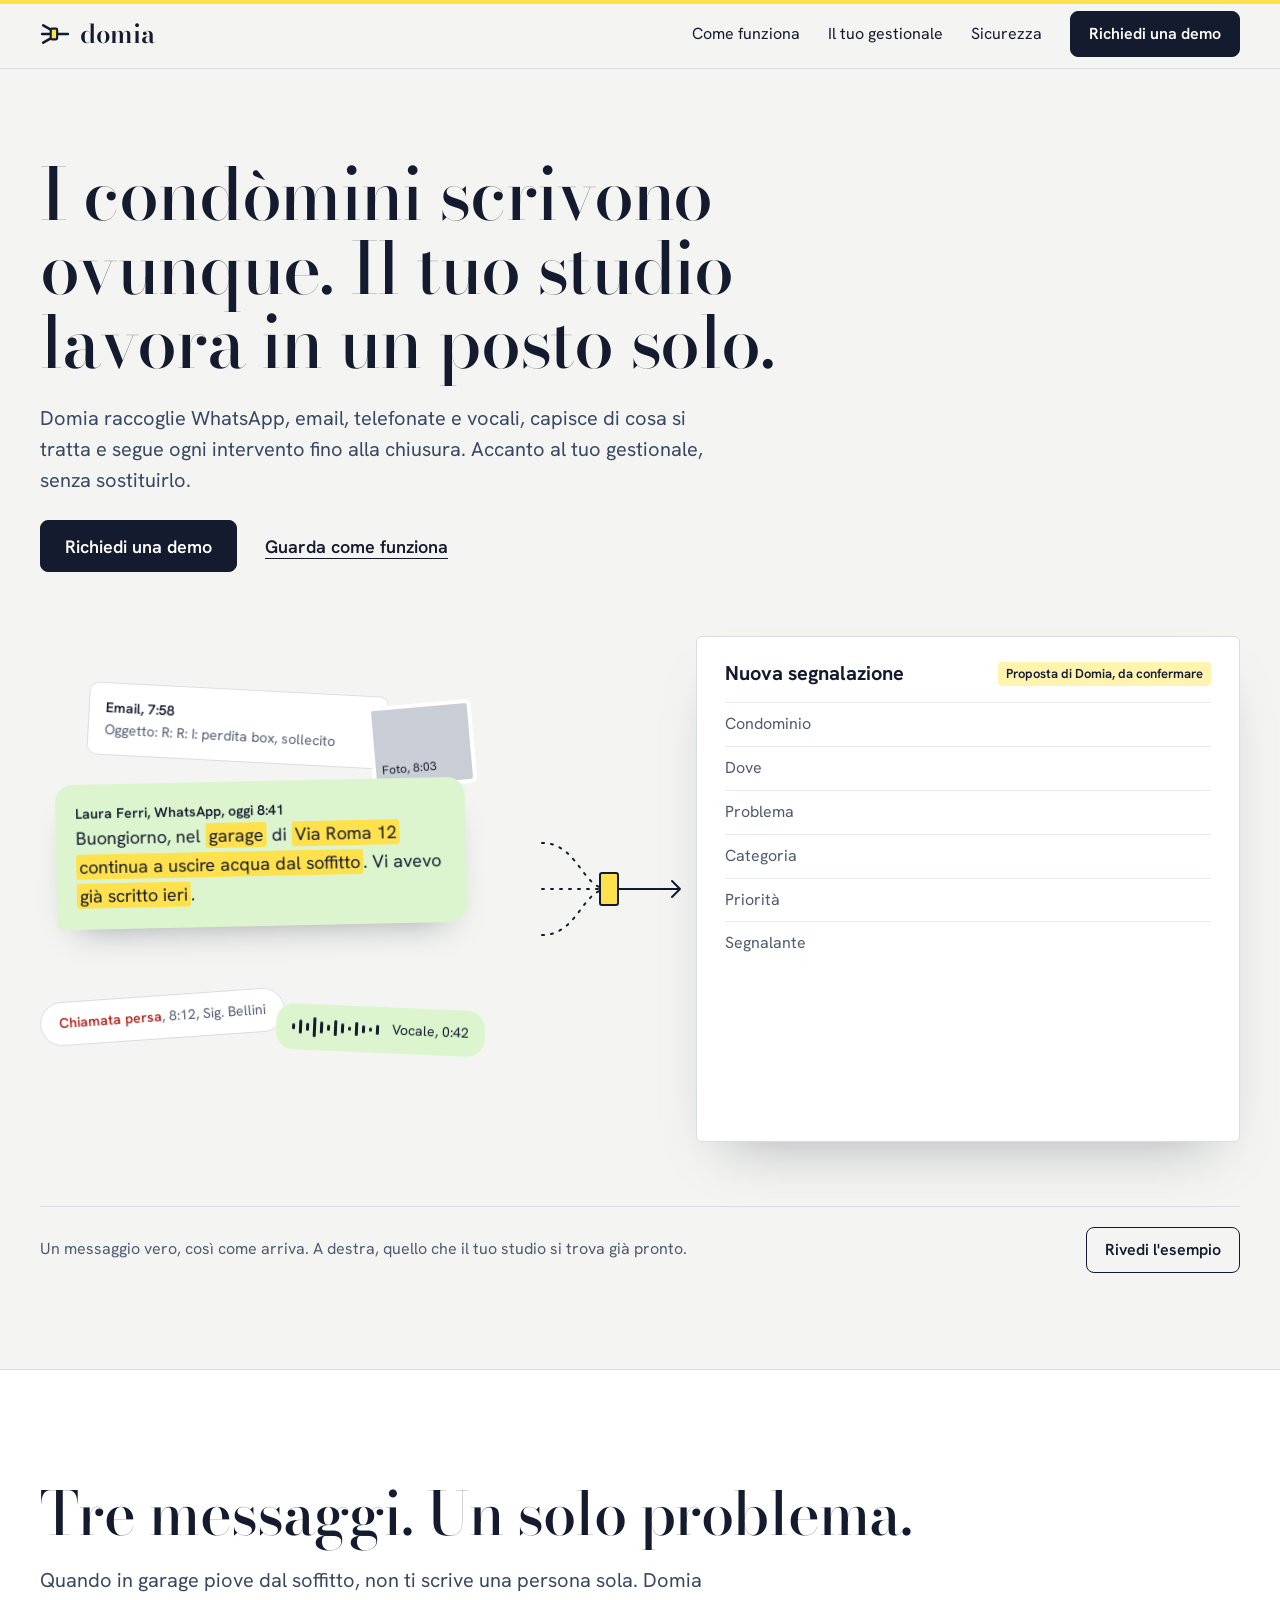
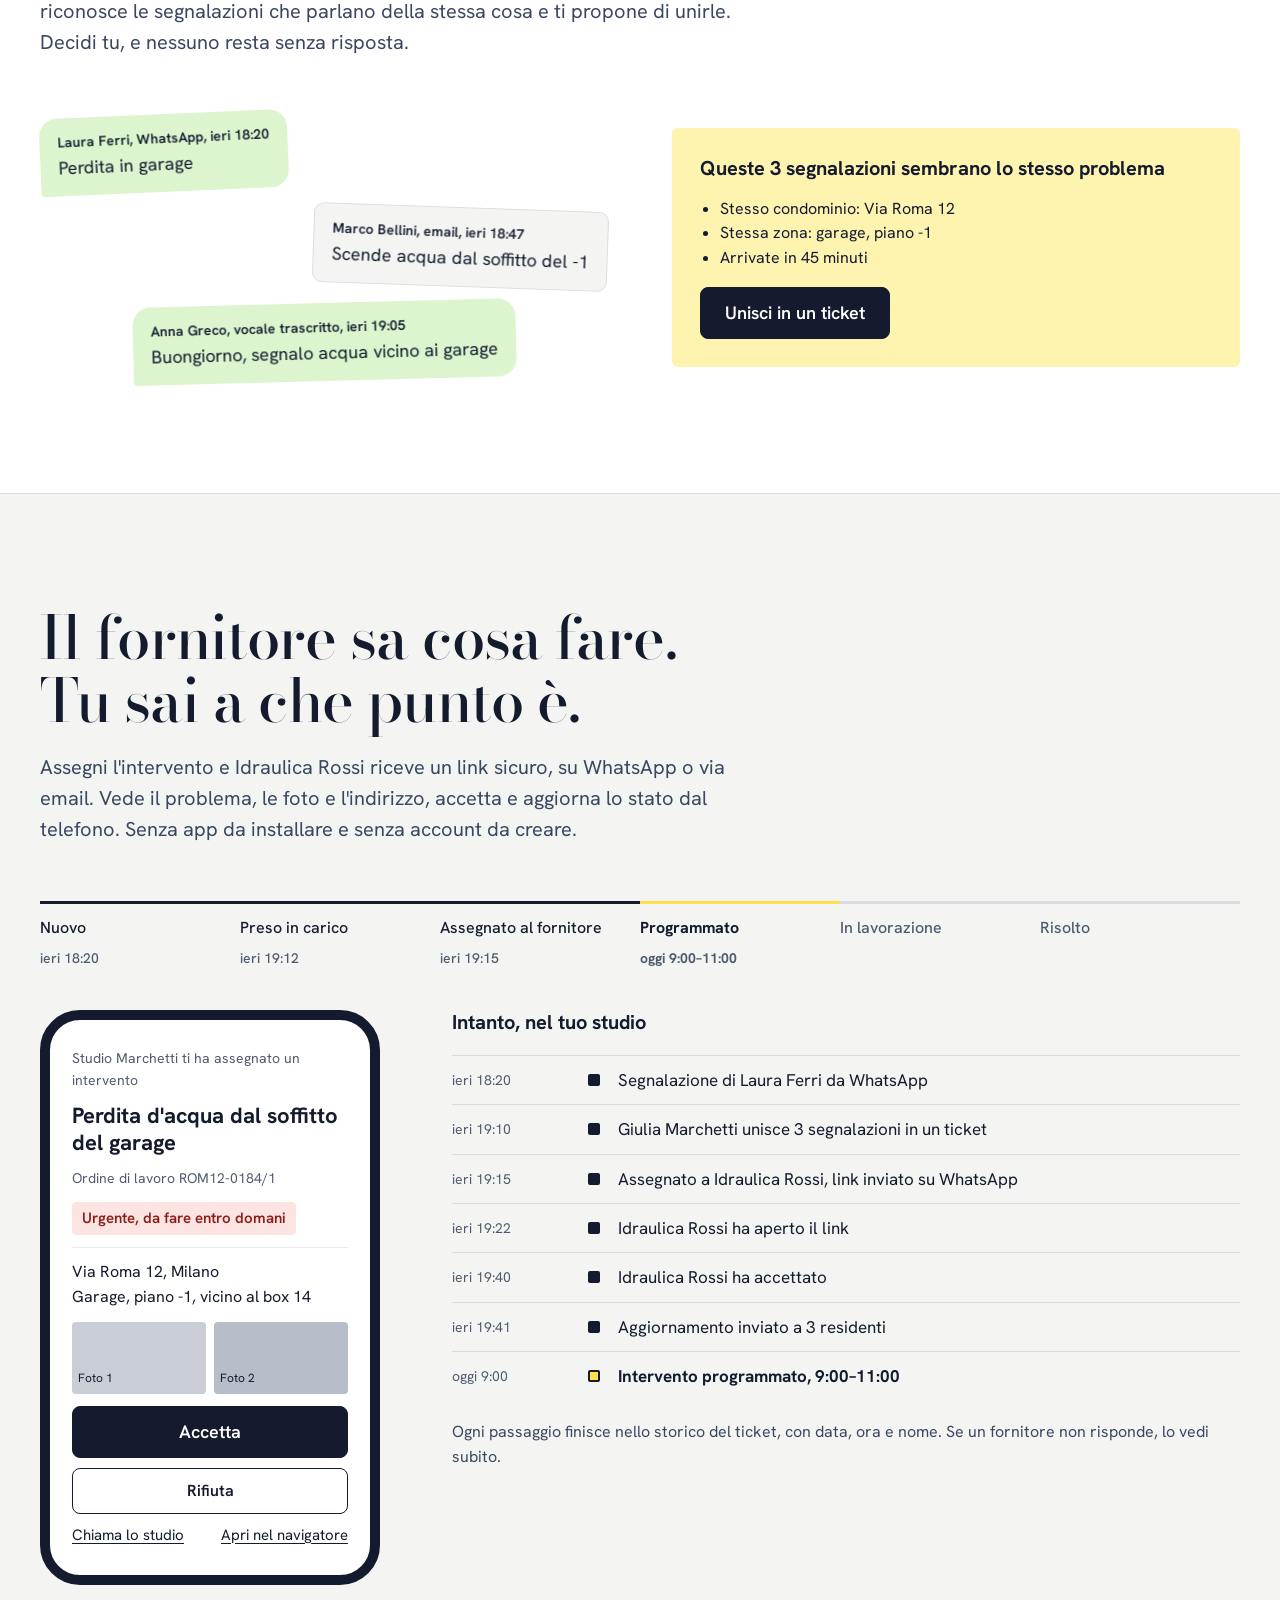
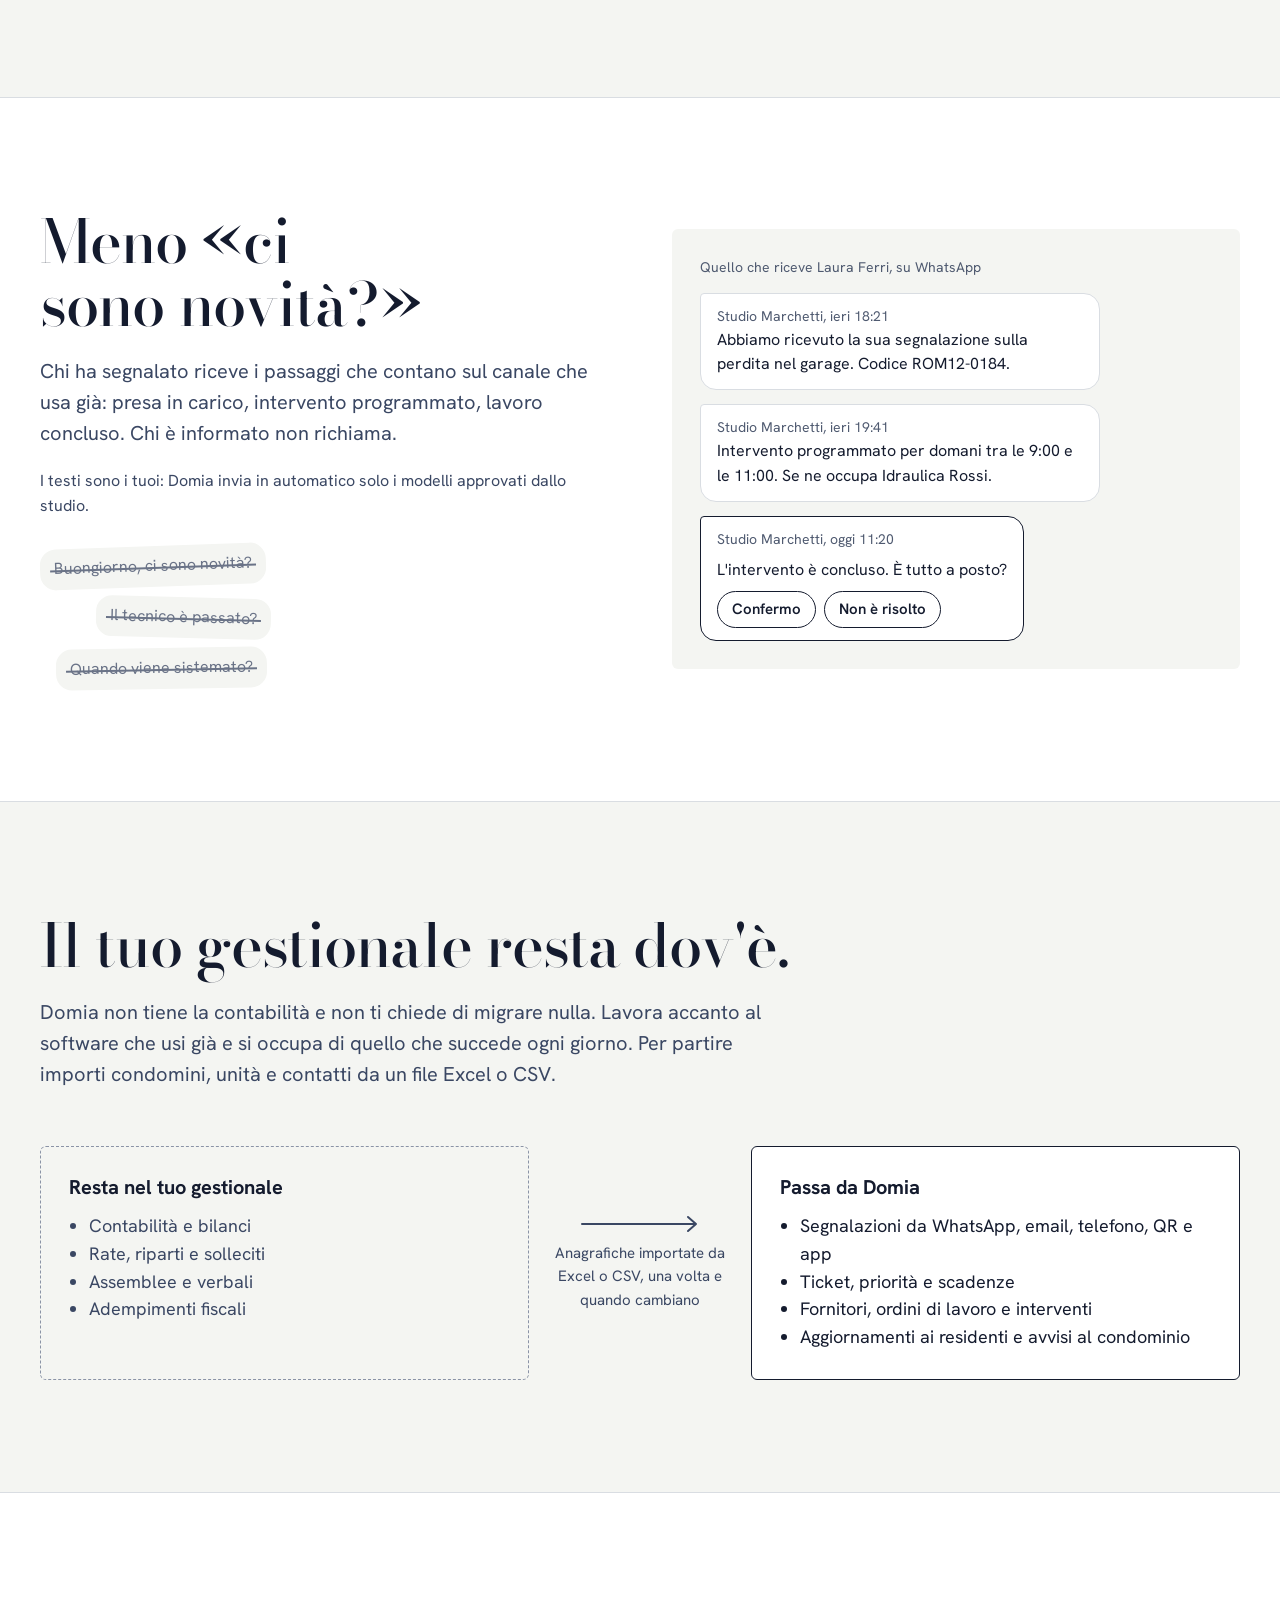
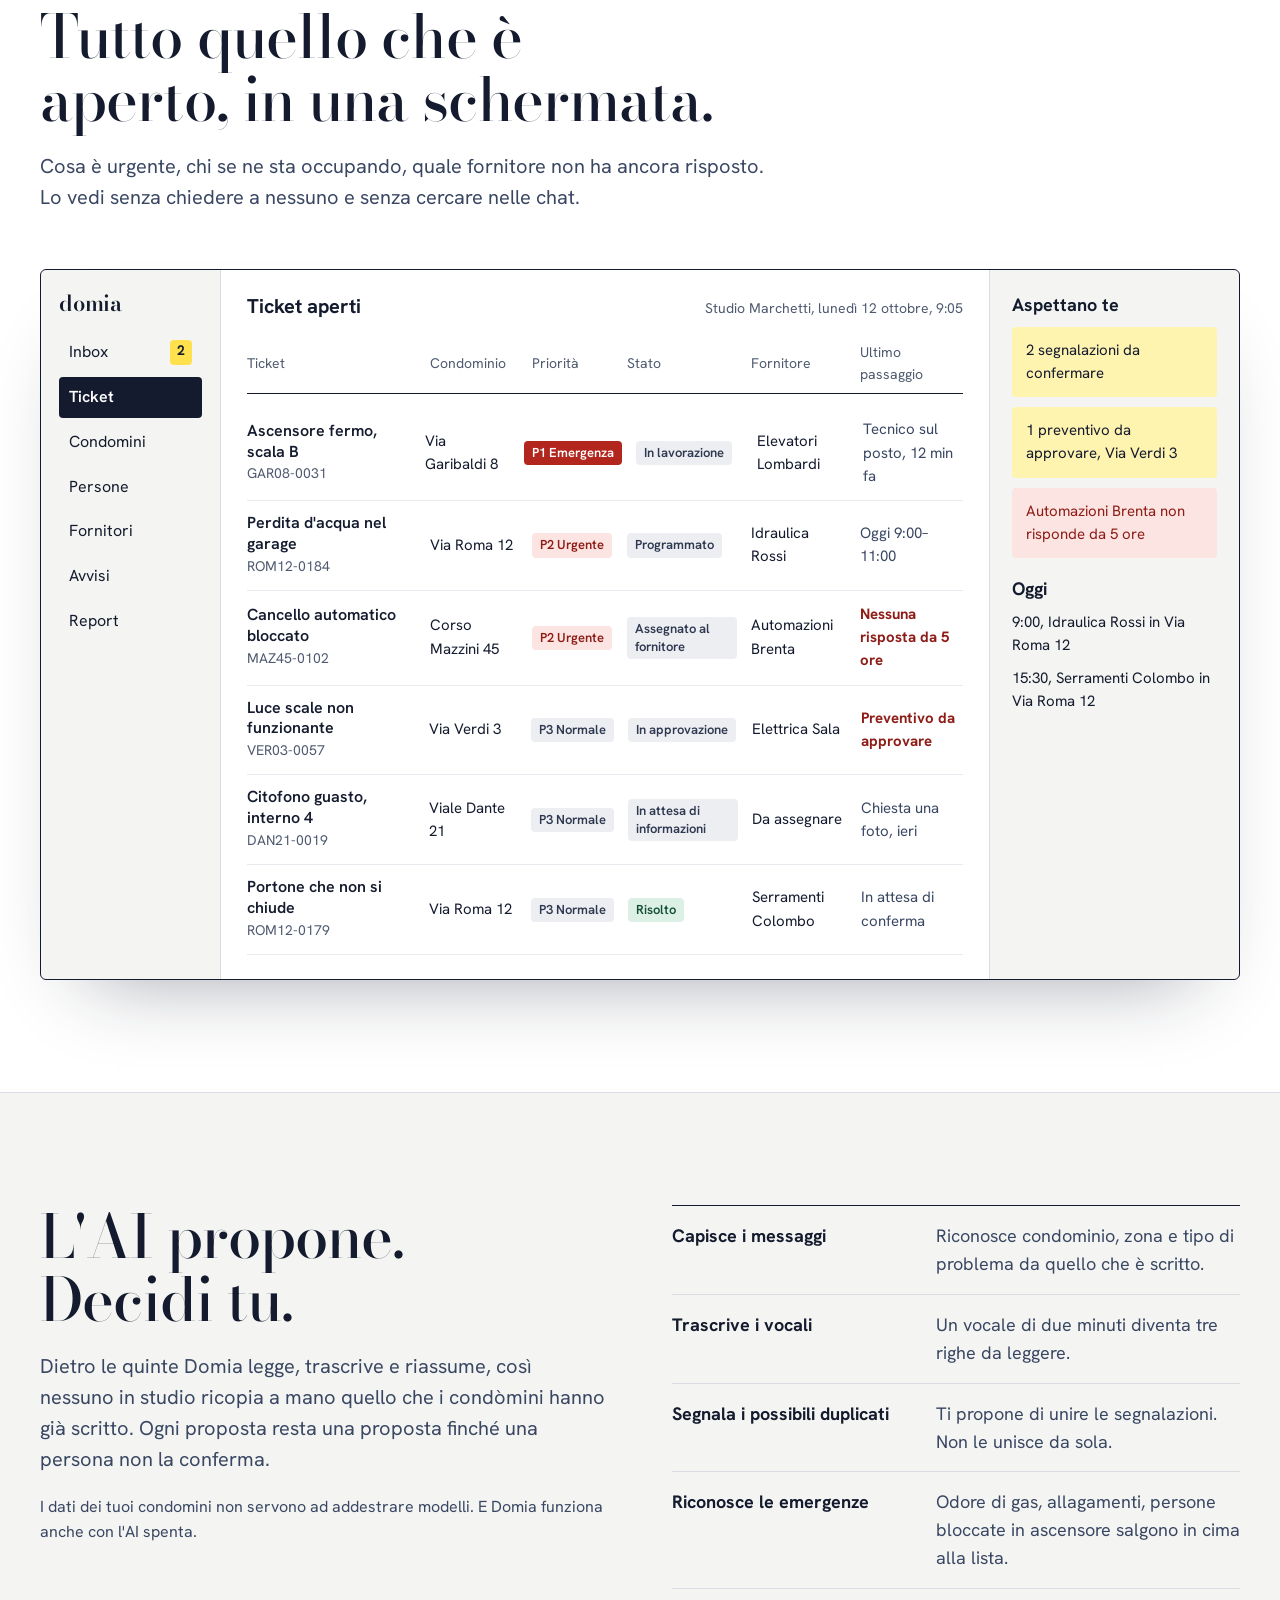
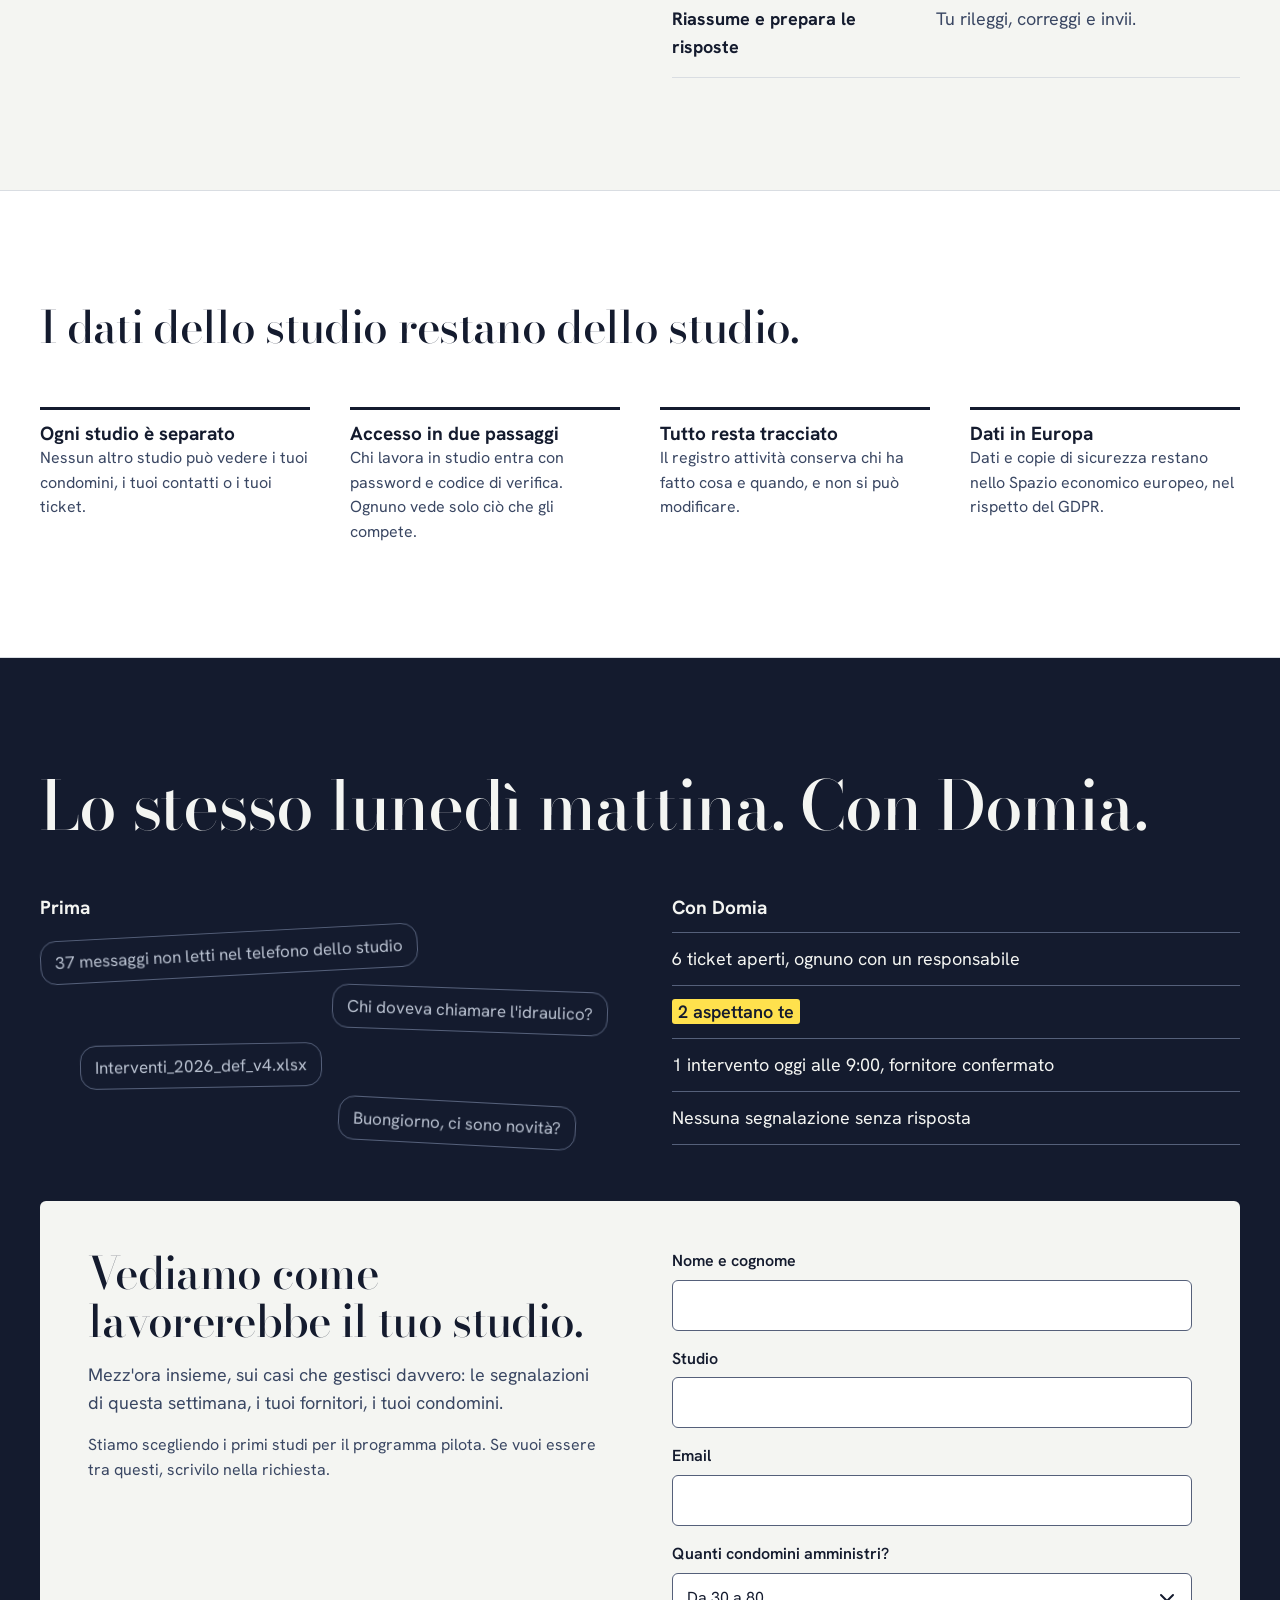
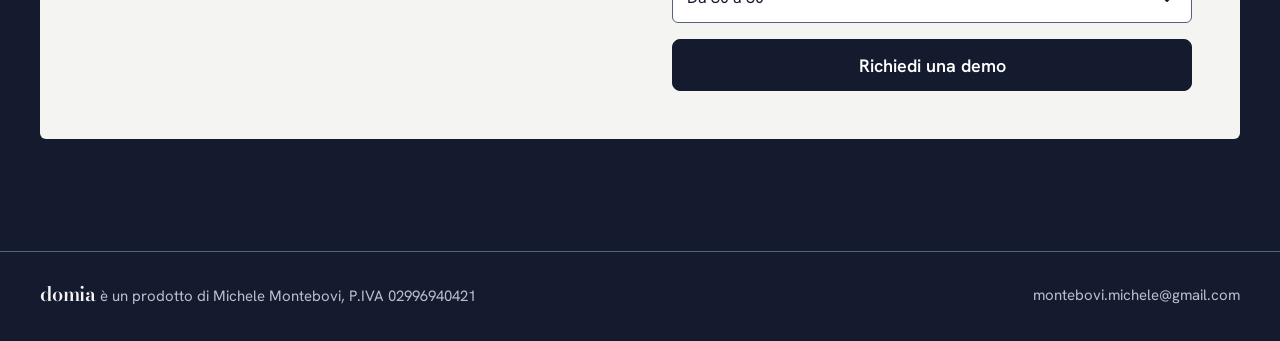
==== index.html @ 120753bc "Publish the built Domia site for getdomia.it" ====
<!doctype html>
<html lang="it">
  <head>
    <meta charset="UTF-8" />
    <meta name="viewport" content="width=device-width, initial-scale=1.0" />
    <title>Domia: le segnalazioni dei condomini in un posto solo</title>
    <meta
      name="description"
      content="Domia raccoglie le segnalazioni da WhatsApp, email e telefono, le trasforma in interventi tracciati e tiene aggiornati i condòmini. Accanto al tuo gestionale."
    />
    <link rel="preconnect" href="https://fonts.googleapis.com" />
    <link rel="preconnect" href="https://fonts.gstatic.com" crossorigin />
    <link
      rel="stylesheet"
      href="https://fonts.googleapis.com/css2?family=Bodoni+Moda:opsz,wght@6..96,500..600&family=Hanken+Grotesk:wght@400..700&display=swap"
    />
    <script type="module" crossorigin src="/assets/index-BdZQuPjw.js"></script>
    <link rel="stylesheet" crossorigin href="/assets/index-CBRtD6sY.css">
  </head>
  <body>
    <div id="root"></div>
  </body>
</html>
---- assets/index-CBRtD6sY.css ----
:root{--carta: #f4f5f2;--bianco: #ffffff;--inchiostro: #141b2e;--ardesia: #3a4763;--dato: #4f5a70;--linea: #d9dde2;--linea-chiara: #e7eaee;--evidenziatore: #ffe14d;--evidenziatore-chiaro: #fff3b0;--messaggio: #dcf5ce;--rosso: #b3261e;--rosso-scuro: #8e1d17;--rosso-chiaro: #fbe4e1;--verde-scuro: #124f38;--verde-chiaro: #ddf0e6;--grigio-chiaro: #eceef1;--notte-testo: #b8c0cf;--notte-linea: #55607a;--display: "Bodoni Moda", Didot, Georgia, serif;--text: "Hanken Grotesk", "Helvetica Neue", Arial, sans-serif;--gutter: 20px;--section-space: 56px}@media(min-width:600px){:root{--gutter: 32px;--section-space: 88px}}@media(min-width:1024px){:root{--gutter: 40px;--section-space: 112px}}*,*:before,*:after{box-sizing:border-box}html{scroll-behavior:smooth;-webkit-text-size-adjust:100%}body{margin:0;background:var(--carta);color:var(--inchiostro);font-family:var(--text);font-size:1.0625rem;line-height:1.55}@media(min-width:1024px){body{font-size:1.125rem}}h1,h2,h3,p,ul,ol,dl,dd,figure{margin:0}ul,ol{padding:0;list-style:none}a{color:inherit}:focus-visible{outline:2px solid var(--inchiostro);outline-offset:2px;box-shadow:0 0 0 5px var(--evidenziatore)}h1,h2{font-family:var(--display);font-weight:500;letter-spacing:-.015em;text-wrap:balance}h1{font-size:clamp(2.625rem,1.55rem + 4.6vw,4.5rem);line-height:1.03}h2{font-size:clamp(2.375rem,1.75rem + 2.7vw,3.75rem);line-height:1.05}.h2-small{font-size:clamp(1.875rem,1.5rem + 1.6vw,3rem);line-height:1.08}.h2-large{font-size:clamp(2.625rem,1.7rem + 4vw,4.25rem);line-height:1.03}h3{font-size:1.25rem;line-height:1.25;font-weight:700}.lede{font-size:1.0625rem;color:var(--ardesia)}@media(min-width:600px){.lede{font-size:1.25rem}}.soft{color:var(--ardesia);font-size:1rem}.data,.caption{color:var(--dato);font-size:.875rem;font-variant-numeric:tabular-nums}.visually-hidden{position:absolute;width:1px;height:1px;overflow:hidden;clip-path:inset(50%);white-space:nowrap}.skip-link{position:absolute;left:var(--gutter);top:-100px;z-index:10;background:var(--inchiostro);color:var(--bianco);padding:12px 16px;border-radius:8px}.skip-link:focus{top:12px}.container{max-width:calc(1200px + 2 * var(--gutter));margin-inline:auto;padding-inline:var(--gutter)}.btn{display:inline-flex;align-items:center;justify-content:center;min-height:46px;padding:10px 18px;border:1px solid var(--inchiostro);border-radius:8px;font:inherit;font-size:1rem;font-weight:600;line-height:1.2;text-decoration:none;cursor:pointer}span.btn{cursor:default}.btn-primary{background:var(--inchiostro);color:var(--bianco)}a.btn-primary:hover,button.btn-primary:hover{background:var(--ardesia);border-color:var(--ardesia)}.btn-secondary{background:transparent;color:var(--inchiostro)}button.btn-secondary:hover{background:var(--grigio-chiaro)}.btn-large{min-height:52px;padding:14px 24px;font-size:1.125rem}.btn[disabled]{opacity:.6;cursor:progress}.btn-link{align-self:flex-start;min-height:44px;padding:0;border:0;background:none;color:inherit;font:inherit;font-size:1rem;font-weight:600;text-decoration:underline;text-underline-offset:4px;cursor:pointer}.link-strong{display:inline-flex;align-items:center;min-height:44px;font-weight:600;text-underline-offset:5px}.tag{display:inline-block;padding:3px 8px;border-radius:4px;background:var(--grigio-chiaro);color:#2e3850;font-size:.8125rem;font-weight:600;line-height:1.4}.tag-p1,.tag-p2,.tag-p3{white-space:nowrap}.tag-p1{background:var(--rosso);color:var(--bianco)}.tag-p2{background:var(--rosso-chiaro);color:var(--rosso-scuro)}.tag-risolto{background:var(--verde-chiaro);color:var(--verde-scuro)}.tag-proposta{background:var(--evidenziatore-chiaro);color:var(--inchiostro)}.tag-block{align-self:flex-start;padding:6px 10px;font-size:.9375rem}.mark{padding:1px 3px;border-radius:3px;background:transparent}.mark[data-on=true]{background:var(--evidenziatore);color:var(--inchiostro)}.reveal[data-on=false]{opacity:0;transform:translateY(8px)}.site-header{border-bottom:1px solid var(--linea)}.site-header .container{display:flex;align-items:center;justify-content:space-between;gap:16px;min-height:68px}.logo-link{display:inline-flex;align-items:center;min-height:44px;text-decoration:none}.logo{display:inline-flex;align-items:center;gap:10px}.logo-word{font-family:var(--display);font-size:1.625rem;font-weight:600;letter-spacing:-.01em;line-height:1}.site-header nav{display:flex;align-items:center;gap:28px;font-size:1rem}.nav-link{display:none;min-height:44px;align-items:center;text-decoration:none}.nav-link:hover{text-decoration:underline;text-underline-offset:5px}@media(min-width:760px){.nav-link{display:inline-flex}}.section{padding-block:var(--section-space)}.section-white{background:var(--bianco);border-block:1px solid var(--linea)}.section-white+.section-white{border-top:0}.section>.container{display:flex;flex-direction:column;gap:40px}@media(min-width:1024px){.section>.container{gap:56px}}.section-intro{display:flex;flex-direction:column;gap:20px;max-width:61rem}.section-intro p{max-width:46rem}.split{display:grid;gap:32px;align-items:center}@media(min-width:900px){.section>.container.split,.split{display:grid;grid-template-columns:minmax(0,1fr) minmax(0,1fr);gap:64px}.split-top{align-items:start}}.card{background:var(--bianco);border:1px solid var(--linea);border-radius:6px}.card-raised{box-shadow:0 28px 56px -30px #141b2e59}.card-confirmed{border-color:var(--inchiostro)}.card-title{font-family:var(--text);font-size:1.25rem;font-weight:700;letter-spacing:0;line-height:1.25}.ticket-title{font-size:1.375rem;font-weight:700;line-height:1.2}.bubble{max-width:24rem;padding:14px 18px;border-radius:18px 18px 18px 4px;background:var(--messaggio)}.bubble-email{border:1px solid var(--linea);border-radius:10px;background:var(--carta)}.bubble-meta{font-size:.875rem;font-weight:600}.hero{padding-block:40px 56px}@media(min-width:1024px){.hero{padding-block:88px 96px}}.hero>.container{display:flex;flex-direction:column;gap:40px}@media(min-width:1024px){.hero>.container{gap:64px}}.hero-intro{display:flex;flex-direction:column;gap:24px;max-width:61rem}.hero-intro .lede{max-width:42rem}.hero-actions{display:flex;flex-direction:column;gap:8px}@media(min-width:600px){.hero-actions{flex-direction:row;align-items:center;gap:28px}}.stage{display:flex;flex-direction:column}.pile{display:flex;flex-wrap:wrap;gap:8px}.frag{padding:6px 12px;border:1px solid var(--linea);border-radius:999px;background:var(--bianco);color:var(--dato);font-size:.8125rem}.frag strong{color:var(--inchiostro);font-weight:600}.frag-email{rotate:-3deg}.frag-call{rotate:2deg}.frag-call strong{color:var(--rosso)}.frag-voice{display:flex;align-items:center;gap:8px;border:0;background:var(--messaggio);color:var(--inchiostro);rotate:-1.5deg}.frag-voice svg,.frag-foto,.frag-detail{display:none}.bubble-main{width:100%;max-width:none;padding:16px 18px;line-height:1.6;rotate:-1deg;box-shadow:0 18px 36px -22px #141b2e73}.connector{align-self:center;color:var(--inchiostro);line-height:0}.connector-wide{display:none}.segnalazione{display:flex;flex-direction:column;gap:14px;padding:18px}.segnalazione-head{display:flex;flex-wrap:wrap;align-items:center;justify-content:space-between;gap:8px}.fields{font-size:.9375rem}.field{display:grid;grid-template-columns:6.5rem minmax(0,1fr);gap:12px;padding:8px 0;border-top:1px solid var(--linea-chiara)}.field dt{color:var(--dato)}.field dd{font-weight:600}.notice{padding:12px 14px;border-radius:4px;background:var(--evidenziatore-chiaro);font-size:.9375rem}.mock-actions{display:flex;flex-wrap:wrap;gap:10px}.mock-actions .btn-secondary{display:none}.stage-foot{display:flex;flex-direction:column;align-items:flex-start;gap:12px;padding-top:20px;border-top:1px solid var(--linea);color:var(--dato);font-size:1rem}@media(min-width:600px){.stage-foot{flex-direction:row;align-items:center;justify-content:space-between}.mock-actions .btn-secondary{display:inline-flex}}@media(min-width:1024px){.stage{display:grid;grid-template-columns:minmax(0,.9fr) 150px minmax(0,1fr);align-items:center;gap:8px}.pile{display:block;position:relative;height:400px}.frag{position:absolute;font-size:.875rem}.frag-detail{display:inline}.frag-email{top:0;left:48px;width:300px;padding:14px 16px;border-radius:10px;rotate:3deg}.frag-email .frag-detail{display:block}.frag-foto{display:flex;align-items:flex-end;top:14px;left:330px;width:104px;height:84px;padding:6px;border:4px solid var(--bianco);border-radius:6px;background:#c9ced6;color:var(--inchiostro);font-size:.75rem;rotate:-5deg}.frag-call{top:306px;left:0;padding:10px 18px;rotate:-4deg}.frag-voice{top:318px;left:236px;padding:12px 16px;border-radius:18px;rotate:2.5deg}.frag-voice svg{display:block}.bubble-main{position:absolute;top:92px;left:16px;width:min(410px,94%);padding:18px 20px;font-size:1.125rem;rotate:-1.2deg}.connector-wide{display:block}.connector-tall{display:none}.segnalazione{gap:16px;padding:24px 28px}.fields{font-size:1rem}.field{grid-template-columns:9.5rem minmax(0,1fr);padding:9px 0}.notice{font-size:1rem}}.messages{display:flex;flex-direction:column;gap:16px}.messages li:nth-child(1){align-self:flex-start;rotate:-2.5deg}.messages li:nth-child(2){align-self:flex-end;rotate:2deg}.messages li:nth-child(3){align-self:center;rotate:-1.5deg}.messages[data-aligned=true] li{align-self:flex-start;rotate:0deg}.proposal{display:flex;flex-direction:column;align-items:stretch;gap:16px;padding:20px;border-radius:6px;background:var(--evidenziatore-chiaro)}.proposal ul{padding-left:20px;list-style:disc;font-size:1rem}.merged{display:flex;flex-direction:column;gap:12px;padding:20px;font-size:1rem}.merged-who{padding-top:12px;border-top:1px solid var(--linea-chiara)}.ticket-head{display:flex;align-items:center;justify-content:space-between;gap:8px}.ticket-title:focus{outline:none}@media(min-width:600px){.proposal,.merged{padding:28px}.proposal .btn{align-self:flex-start}}.progress{display:flex;flex-direction:column;gap:40px}.track{display:none}@media(min-width:900px){.track{display:grid;grid-template-columns:repeat(6,minmax(0,1fr))}.track li{display:flex;flex-direction:column;gap:8px;padding:12px 12px 0 0;border-top:3px solid var(--inchiostro);font-size:1rem;font-weight:500}.track li[data-step=ora]{border-top-color:var(--evidenziatore);font-weight:700}.track li[data-step=dopo]{border-top-color:var(--linea);color:var(--dato)}}.supplier{display:flex;flex-direction:column;gap:10px}.phone{display:flex;flex-direction:column;gap:12px;padding:20px;border:2px solid var(--inchiostro);border-radius:16px;background:var(--bianco);font-size:1rem}.phone-address{padding-top:12px;border-top:1px solid var(--linea-chiara)}.photos{display:flex;gap:8px}.photos span{display:flex;flex:1;align-items:flex-end;height:72px;padding:6px;border-radius:4px;background:#c9ced6;font-size:.75rem}.photos span+span{background:#b7bec9}.phone-actions{display:flex;flex-direction:column;gap:10px}.phone-links{display:flex;justify-content:space-between;gap:12px;font-size:.9375rem;text-decoration:underline;text-underline-offset:3px}@media(min-width:900px){.split:has(.supplier){grid-template-columns:340px minmax(0,1fr);gap:72px}.supplier .caption{display:none}.phone{padding:28px 22px;border-width:10px;border-radius:40px}}.history{display:flex;flex-direction:column;gap:20px}.history li{display:grid;grid-template-columns:14px minmax(0,1fr);gap:0 14px;padding:11px 0;border-top:1px solid var(--linea);font-size:1rem}.history .dot{grid-column:1;grid-row:1 / span 2;width:12px;height:12px;margin-top:6px;border:2px solid var(--inchiostro);border-radius:2px;background:var(--inchiostro)}.history .data{grid-column:2;grid-row:2}.history-what{grid-column:2;grid-row:1}.history li[data-step=ora] .dot{background:var(--evidenziatore)}.history li[data-step=ora] .history-what{font-weight:700}@media(min-width:600px){.history li{grid-template-columns:7.5rem 14px minmax(0,1fr);gap:0 16px;font-size:1.0625rem}.history .dot,.history-what{grid-column:auto;grid-row:auto}.history .dot{margin-top:7px}.history .data{grid-column:auto;grid-row:auto;padding-top:3px}}.questions{display:flex;flex-direction:column;align-items:flex-start;gap:10px;margin-top:8px;color:#6a7387;font-size:1rem}.questions span{padding:8px 14px;border-radius:16px;background:var(--carta);position:relative;rotate:-2deg}.questions span:nth-child(2){margin-left:56px;rotate:1.5deg}.questions span:nth-child(3){margin-left:16px;rotate:-1deg}.thread{display:flex;flex-direction:column;align-items:flex-start;gap:14px;padding:18px;border-radius:6px;background:var(--carta);font-size:1rem}.update{max-width:25rem;padding:12px 16px;border:1px solid var(--linea);border-radius:4px 16px 16px;background:var(--bianco)}.update-last{display:flex;flex-direction:column;gap:8px;border-color:var(--inchiostro)}.replies{display:flex;flex-wrap:wrap;gap:8px}.replies span{padding:6px 14px;border:1px solid var(--inchiostro);border-radius:999px;font-size:.9375rem;font-weight:600}@media(min-width:600px){.thread{padding:28px}}.scope{display:grid;gap:16px}.scope-box{display:flex;flex-direction:column;gap:12px;padding:20px;border-radius:6px}.scope-box ul{padding-left:20px;list-style:disc}.scope-outside{border:1px dashed #8a93a6;color:var(--ardesia)}.scope-outside h3{color:var(--inchiostro)}.scope-inside{border:1px solid var(--inchiostro);background:var(--bianco)}.scope-import{display:flex;flex-direction:column;align-items:center;gap:8px;padding:4px 8px;color:var(--ardesia);font-size:.9375rem;text-align:center}.scope-import svg{rotate:90deg;width:60px}@media(min-width:900px){.scope{grid-template-columns:minmax(0,1fr) 190px minmax(0,1fr);align-items:stretch}.scope-box{padding:28px}.scope-import{justify-content:center}.scope-import svg{rotate:0deg;width:120px}}.screen{display:grid;overflow:hidden;border:1px solid var(--inchiostro);border-radius:6px;background:var(--carta);box-shadow:0 40px 80px -48px #141b2e73;font-size:.9375rem}.screen-menu{display:none}.screen-main{display:flex;flex-direction:column;gap:12px;min-width:0;padding:16px;background:var(--bianco)}.screen-head{display:flex;flex-wrap:wrap;align-items:baseline;justify-content:space-between;gap:4px 24px;padding-bottom:10px;border-bottom:1px solid var(--inchiostro)}.ticket-columns{display:none}.tickets li{display:flex;flex-wrap:wrap;align-items:center;gap:6px 8px;padding:12px 0;border-bottom:1px solid var(--linea-chiara)}.ticket-name{flex:0 0 100%}.ticket-name strong{display:block;font-size:1rem;font-weight:600;line-height:1.3}.ticket-condo,.ticket-supplier{color:var(--dato);font-size:.875rem}.ticket-condo{order:1}.ticket-supplier{order:2;flex:1 0 50%}.tickets li>:nth-child(3),.tickets li>:nth-child(4),.ticket-last{order:3}.ticket-last{color:var(--ardesia);font-size:.875rem}.ticket-last[data-attention=true]{color:var(--rosso-scuro);font-weight:700}.screen-side{display:flex;flex-direction:column;gap:10px;padding:16px;border-top:1px solid var(--linea)}.screen-side h3{font-size:1.125rem}.screen-side h3:not(:first-child){margin-top:10px}.waiting{padding:12px 14px;border-radius:4px;background:var(--evidenziatore-chiaro)}.waiting-late{background:var(--rosso-chiaro);color:var(--rosso-scuro)}@media(min-width:1024px){.screen{grid-template-columns:180px minmax(0,1fr) 250px}.screen-menu{display:flex;flex-direction:column;gap:4px;padding:22px 18px;border-right:1px solid var(--linea);font-size:1rem}.screen-menu .logo-word{margin-bottom:14px;font-size:1.375rem}.screen-menu>span:not(.logo-word){display:flex;justify-content:space-between;padding:8px 10px;border-radius:4px}.screen-menu>span[data-current=true]{background:var(--inchiostro);color:var(--bianco);font-weight:600}.count{padding:0 7px;border-radius:4px;background:var(--evidenziatore);color:var(--inchiostro);font-size:.875rem;font-weight:700}.screen-main{padding:24px 26px}.ticket-columns,.tickets li{display:grid;grid-template-columns:2.3fr 1.2fr 1.1fr 1.5fr 1.3fr 1.4fr;gap:0 14px;align-items:center}.ticket-columns{padding:0 0 8px;border-bottom:1px solid var(--inchiostro);color:var(--dato);font-size:.875rem}.screen-head{border-bottom:0}.tickets li>:nth-child(n){order:0;flex:none}.ticket-condo,.ticket-supplier,.ticket-last{color:var(--inchiostro);font-size:.9375rem}.ticket-last{color:var(--ardesia)}.screen-side{padding:24px 22px;border-top:0;border-left:1px solid var(--linea)}}.abilities>div{display:grid;gap:4px 24px;padding:16px 0;border-top:1px solid var(--linea)}.abilities>div:first-child{border-top-color:var(--inchiostro)}.abilities>div:last-child{border-bottom:1px solid var(--linea)}.abilities dt{font-weight:700}.abilities dd{color:var(--ardesia)}@media(min-width:600px){.abilities>div{grid-template-columns:15rem minmax(0,1fr)}}.guarantees{display:grid;grid-template-columns:repeat(auto-fit,minmax(230px,1fr));gap:28px 40px}.guarantees li{padding-top:12px;border-top:3px solid var(--inchiostro)}.guarantees h3{font-size:1.1875rem}.guarantees p{color:var(--ardesia);font-size:1rem}.section-ink{background:var(--inchiostro);color:var(--carta)}.section-ink :focus-visible{outline-color:var(--bianco)}.monday{display:grid;gap:32px}.monday h3{padding-bottom:12px;font-size:1.1875rem}.monday-before{display:none}.monday-before ul{display:flex;flex-direction:column;gap:12px;color:var(--notte-testo);font-size:1.0625rem}.monday-before li{align-self:flex-start;padding:8px 14px;border:1px solid var(--notte-linea);border-radius:16px;rotate:-3deg}.monday-before li:nth-child(2){align-self:flex-end;rotate:2deg}.monday-before li:nth-child(3){margin-left:40px;rotate:-1deg}.monday-before li:nth-child(4){align-self:flex-end;margin-right:32px;rotate:3deg}.monday-after li{padding:12px 0;border-top:1px solid var(--notte-linea)}.monday-after li:last-child{border-bottom:1px solid var(--notte-linea)}.monday-after .mark{padding:1px 6px;font-weight:600}@media(min-width:600px){.monday-before{display:block}}@media(min-width:900px){.monday{grid-template-columns:minmax(0,1fr) minmax(0,1fr);gap:64px;align-items:center}}.request{display:grid;gap:24px;padding:24px 20px;border-radius:6px;background:var(--carta);color:var(--inchiostro)}.request :focus-visible{outline-color:var(--inchiostro)}.request-intro{display:flex;flex-direction:column;gap:16px}.request-intro p{color:var(--ardesia)}.request-form{display:flex;flex-direction:column;gap:16px}.form-field{display:flex;flex-direction:column;gap:6px}.form-field label{font-size:1rem;font-weight:600}.form-field input,.form-field select{min-height:48px;padding:12px 14px;border:1px solid var(--notte-linea);border-radius:6px;background:var(--bianco);color:var(--inchiostro);font:inherit;font-size:1rem}.form-field select{appearance:none;padding-right:44px;background-image:url("data:image/svg+xml,%3Csvg xmlns='http://www.w3.org/2000/svg' width='16' height='10' viewBox='0 0 16 10' fill='none'%3E%3Cpath d='M2 2l6 6 6-6' stroke='%23141b2e' stroke-width='2' stroke-linecap='round' stroke-linejoin='round'/%3E%3C/svg%3E");background-repeat:no-repeat;background-position:right 16px center;cursor:pointer}.form-field input[aria-invalid=true]{border-color:var(--rosso);border-width:2px}.form-error{color:var(--rosso-scuro);font-size:.9375rem;font-weight:600}.request-done{display:flex;flex-direction:column;gap:10px;align-self:center;padding:24px;border:1px solid var(--inchiostro);border-radius:6px;background:var(--bianco)}@media(min-width:900px){.request{grid-template-columns:minmax(0,1fr) minmax(0,1fr);gap:64px;padding:48px}}.site-footer{padding-block:32px;border-top:1px solid var(--notte-linea);background:var(--inchiostro);color:var(--notte-testo);font-size:.9375rem}.site-footer .container{display:flex;flex-wrap:wrap;justify-content:space-between;gap:8px 32px}.site-footer .logo-word{color:var(--carta);font-size:1.25rem}@media(prefers-reduced-motion:no-preference){.mark{transition:background-color .5s ease-out}.mark-2{transition-delay:.15s}.mark-3{transition-delay:.3s}.reveal{transition:opacity .45s ease-out,transform .45s ease-out}.messages li{transition:rotate .6s ease-in-out}.track li{transition:border-color .25s ease-out,color .25s ease-out;transition-delay:calc(var(--i) * .25s)}.history li{transition:opacity .4s ease-out;transition-delay:calc(var(--i) * .12s)}.progress[data-seen=false] .track li{border-top-color:var(--linea);color:var(--dato)}.progress[data-seen=false] .history li{opacity:0}}@media(prefers-reduced-motion:reduce){html{scroll-behavior:auto}}.site-header{position:sticky;top:0;z-index:5;background:color-mix(in srgb,var(--carta) 88%,transparent);-webkit-backdrop-filter:blur(10px);backdrop-filter:blur(10px)}.scroll-progress{display:none}.ghost{position:fixed;z-index:20;margin:0;padding:1px 3px;border-radius:3px;background:var(--evidenziatore);color:var(--inchiostro);font-weight:600;line-height:1.6;white-space:nowrap;pointer-events:none;box-shadow:0 8px 18px -8px #141b2e80}.word{display:inline-block}.questions span:after{content:"";position:absolute;top:52%;right:10px;left:10px;height:2px;background:currentColor;transform-origin:left center}@keyframes word-in{0%{opacity:0;translate:0 .45em;filter:blur(8px)}}@keyframes rise-in{0%{opacity:0;translate:0 24px}}@keyframes drop-in{0%{opacity:0;translate:-40px -56px;scale:.9}70%{opacity:1;translate:3px 4px;scale:1.02}}@keyframes drift{50%{translate:var(--drift-x, 3px) var(--drift-y, -5px)}}@keyframes flow{to{stroke-dashoffset:-18}}@keyframes landed{0%{background-color:var(--evidenziatore)}}@keyframes snap{0%{scale:.94;box-shadow:0 0 0 0 var(--evidenziatore)}45%{scale:1.015;box-shadow:0 0 0 12px #ffe14d8c}to{scale:1;box-shadow:0 0 #ffe14d00}}@keyframes alert{50%{box-shadow:0 0 0 6px #b3261e38}}@keyframes grow{0%{scale:0 1}}@media(prefers-reduced-motion:no-preference){.word{animation:word-in .7s cubic-bezier(.2,.7,.2,1) both;animation-delay:calc(var(--i) * 55ms)}.hero-intro .lede,.hero-actions{animation:rise-in .7s .65s cubic-bezier(.2,.7,.2,1) both}.hero-actions{animation-delay:.8s}.segnalazione,.connector{animation:rise-in .8s .9s cubic-bezier(.2,.7,.2,1) both}.frag,.bubble-main{animation:drop-in .7s cubic-bezier(.2,.7,.2,1) both,drift 7s ease-in-out 1.6s infinite}.frag-email{animation-delay:.5s,1.6s}.frag-foto{--drift-x: -3px;--drift-y: 4px;animation-delay:.62s,2.1s;animation-duration:.7s,8s}.frag-call{--drift-x: 4px;--drift-y: 3px;animation-delay:.74s,1.2s;animation-duration:.7s,6s}.frag-voice{--drift-x: -2px;--drift-y: -4px;animation-delay:.86s,2.6s;animation-duration:.7s,9s}.bubble-main{--drift-x: 0px;--drift-y: -3px;animation-delay:1s,2s}.connector[data-running=true] path:first-child{animation:flow .5s linear infinite}.field .reveal,.notice.reveal{transition-delay:.5s}.field .landing[data-on=true]{animation:landed 1.1s .55s ease-out backwards;border-radius:3px}.rise,.cascade>*{transition:opacity .7s ease-out,translate .8s cubic-bezier(.2,.7,.2,1),rotate .6s ease-in-out}.rise[data-seen=false]{opacity:0;translate:0 32px}.cascade[data-seen=false]>*{opacity:0;translate:0 24px}.cascade>:nth-child(2){transition-delay:.12s}.cascade>:nth-child(3){transition-delay:.24s}.cascade>:nth-child(4){transition-delay:.36s}.cascade>:nth-child(5){transition-delay:.48s}.messages[data-seen=false]>:nth-child(1){translate:-60px 0}.messages[data-seen=false]>:nth-child(2){translate:60px 0}.messages[data-seen=false]>:nth-child(3){translate:-30px 30px}.messages[data-aligned=true]>*{transition-delay:0s}.merged{animation:snap .6s cubic-bezier(.2,.7,.2,1)}.proposal{animation:rise-in .4s ease-out}.questions span:after{transition:scale .5s ease-out .5s}.questions span:nth-child(2):after{transition-delay:.9s}.questions span:nth-child(3):after{transition-delay:1.3s}.rise[data-seen=false] .questions span:after{scale:0 1}.questions span{animation:drift 7s ease-in-out infinite}.questions span:nth-child(2){--drift-x: -3px;animation-duration:9s}.thread .update{transition:opacity .4s ease-out,translate .5s cubic-bezier(.2,.7,.2,1),scale .5s cubic-bezier(.2,.7,.2,1);transform-origin:left top;transition-delay:.5s}.thread .update:nth-child(3){transition-delay:1.2s}.thread .update:nth-child(4){transition-delay:1.9s}.thread[data-seen=false] .update{opacity:0;translate:0 14px;scale:.92}.scope-import path{stroke-dasharray:140;transition:stroke-dashoffset .9s ease-out .4s}.scope[data-seen=false] .scope-import path{stroke-dashoffset:140}.screen[data-seen=false]{scale:.97}.screen{transition:opacity .7s ease-out,translate .8s cubic-bezier(.2,.7,.2,1),scale .8s cubic-bezier(.2,.7,.2,1)}.tickets li,.screen-side>*{transition:opacity .45s ease-out,translate .5s cubic-bezier(.2,.7,.2,1);transition-delay:calc(.35s + var(--row, 0) * .09s)}.tickets li:nth-child(2){--row: 1}.tickets li:nth-child(3){--row: 2}.tickets li:nth-child(4){--row: 3}.tickets li:nth-child(5){--row: 4}.tickets li:nth-child(6){--row: 5}.screen-side>*{--row: 6}.screen[data-seen=false] .tickets li,.screen[data-seen=false] .screen-side>*{opacity:0;translate:-16px 0}.screen[data-seen=true] .waiting-late{animation:alert 1.1s ease-in-out 1.6s 3}.monday-before li{animation:drift 6s ease-in-out infinite}.monday-before li:nth-child(2){--drift-x: -4px;--drift-y: 4px;animation-duration:7.5s}.monday-before li:nth-child(3){--drift-x: 5px;--drift-y: 2px;animation-duration:9s}.monday-before li:nth-child(4){--drift-x: -3px;animation-duration:8s}.monday-after li{transition:opacity .5s ease-out,translate .6s cubic-bezier(.2,.7,.2,1);transition-delay:calc(.3s + var(--row, 0) * .14s)}.monday-after li:nth-child(2){--row: 1}.monday-after li:nth-child(3){--row: 2}.monday-after li:nth-child(4){--row: 3}.monday[data-seen=false] .monday-after li{opacity:0;translate:24px 0}.monday .mark{transition-delay:1s}.monday[data-seen=false] .mark{background:transparent;color:inherit}a.btn,button.btn{transition:translate .15s ease-out,background-color .15s ease-out,box-shadow .15s ease-out}a.btn-primary:hover,button.btn-primary:hover{translate:0 -2px;box-shadow:0 10px 20px -10px #141b2e99}a.btn:active,button.btn:active{translate:0 0;box-shadow:none}@supports (animation-timeline: scroll()){.scroll-progress{display:block;position:fixed;top:0;right:0;left:0;z-index:6;height:4px;background:var(--evidenziatore);transform-origin:left center;animation:grow linear both;animation-timeline:scroll(root)}}}
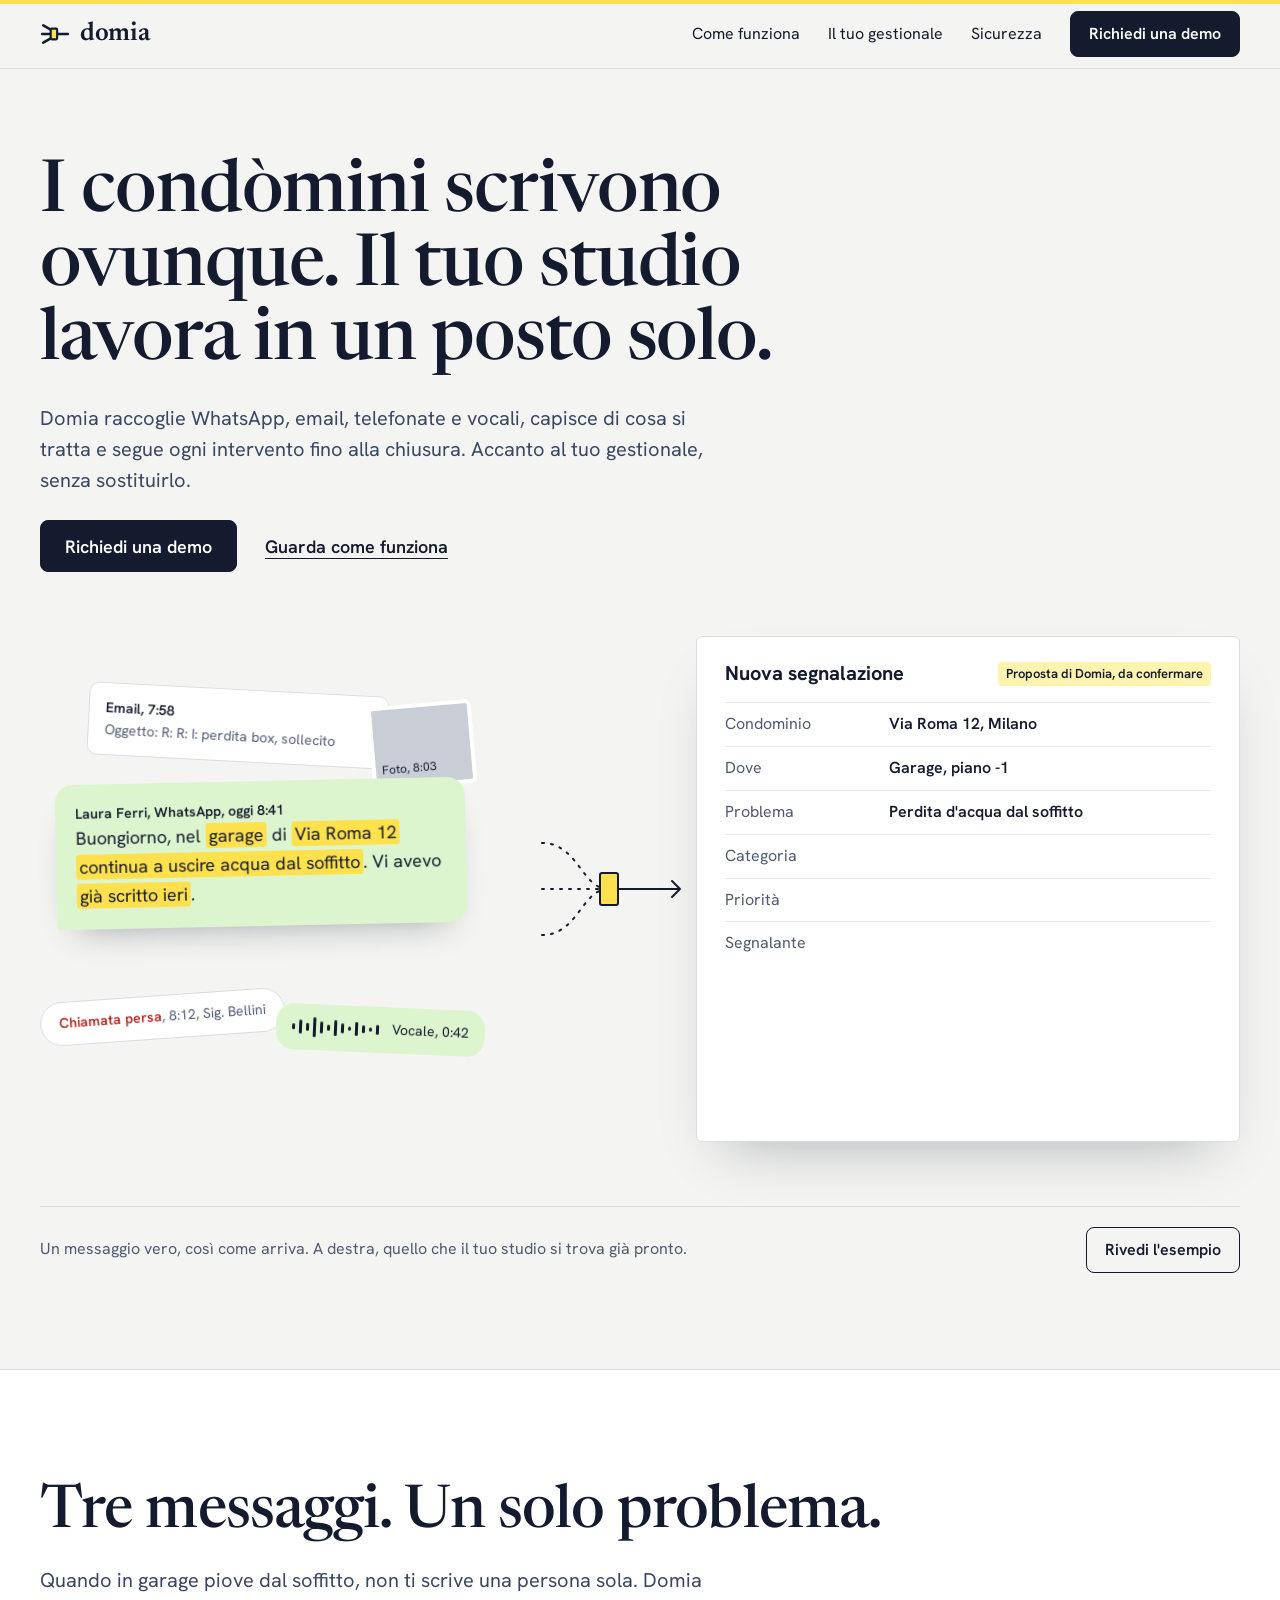
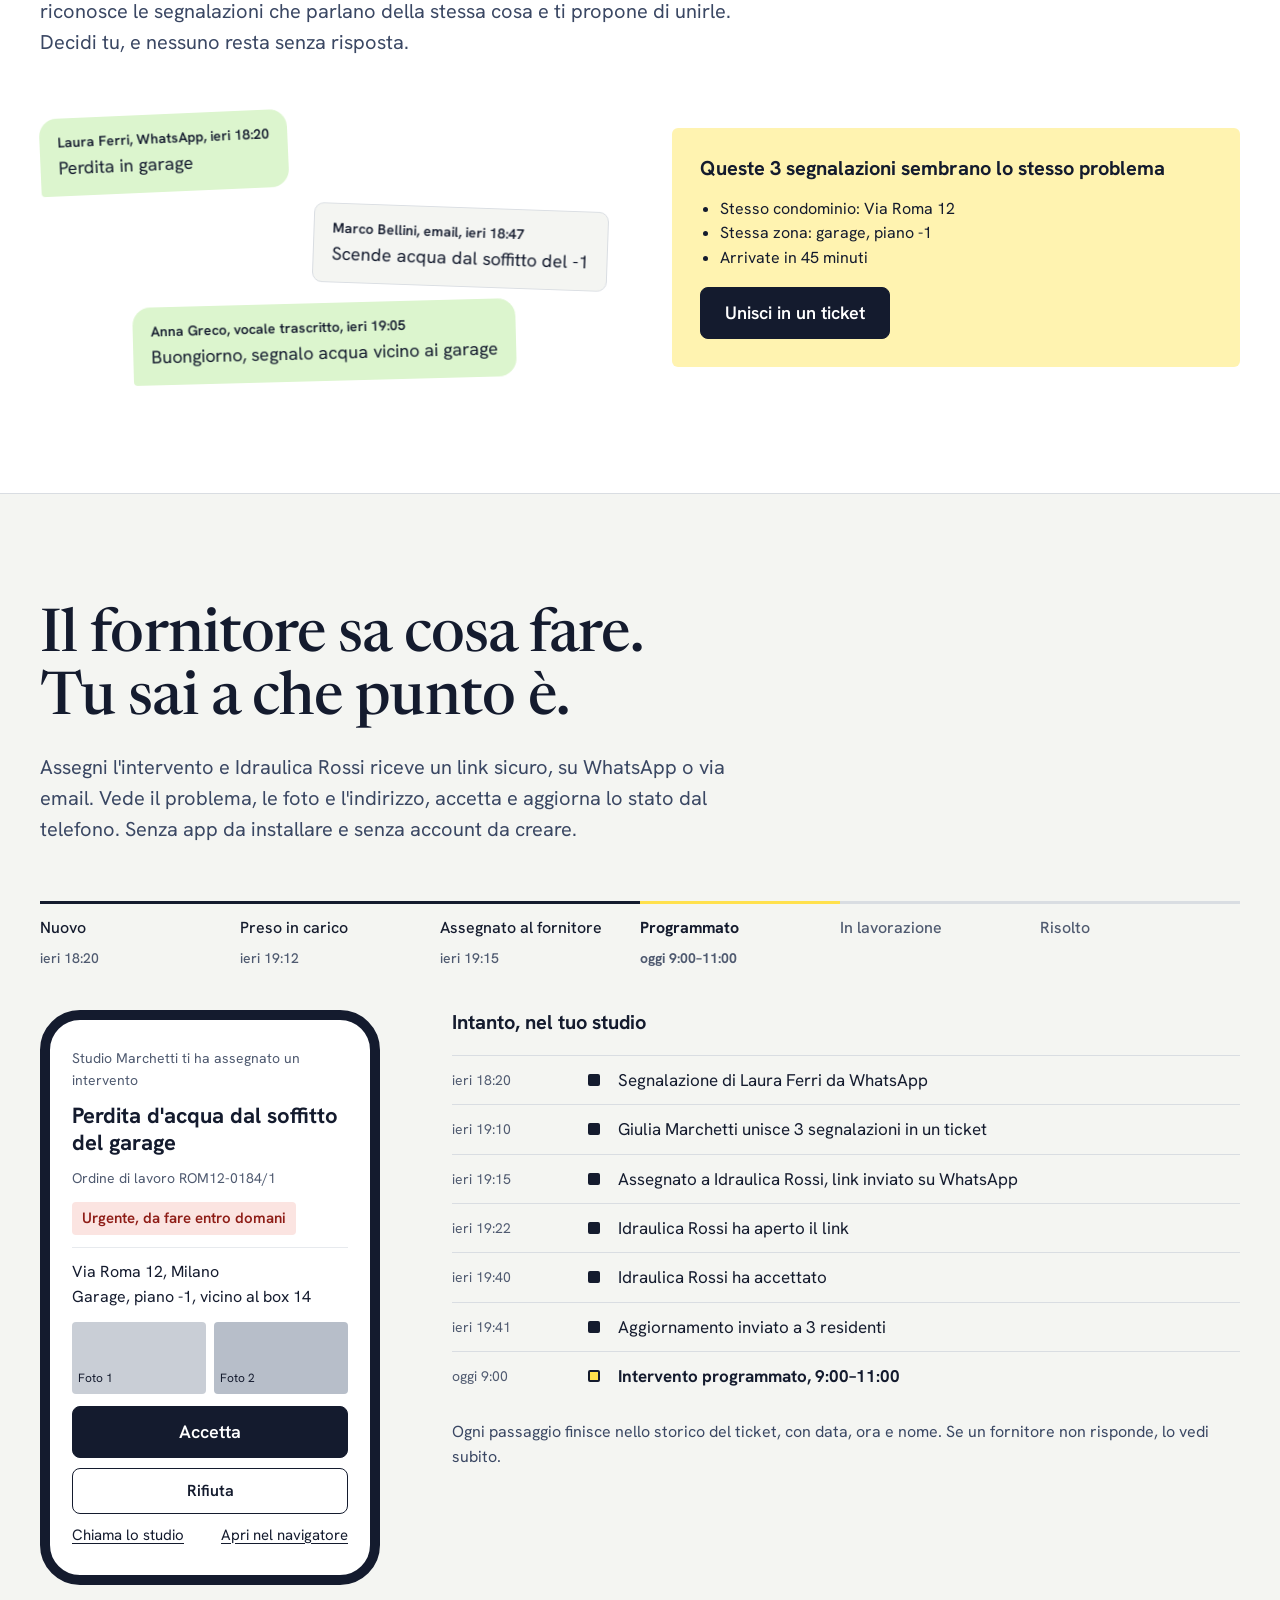
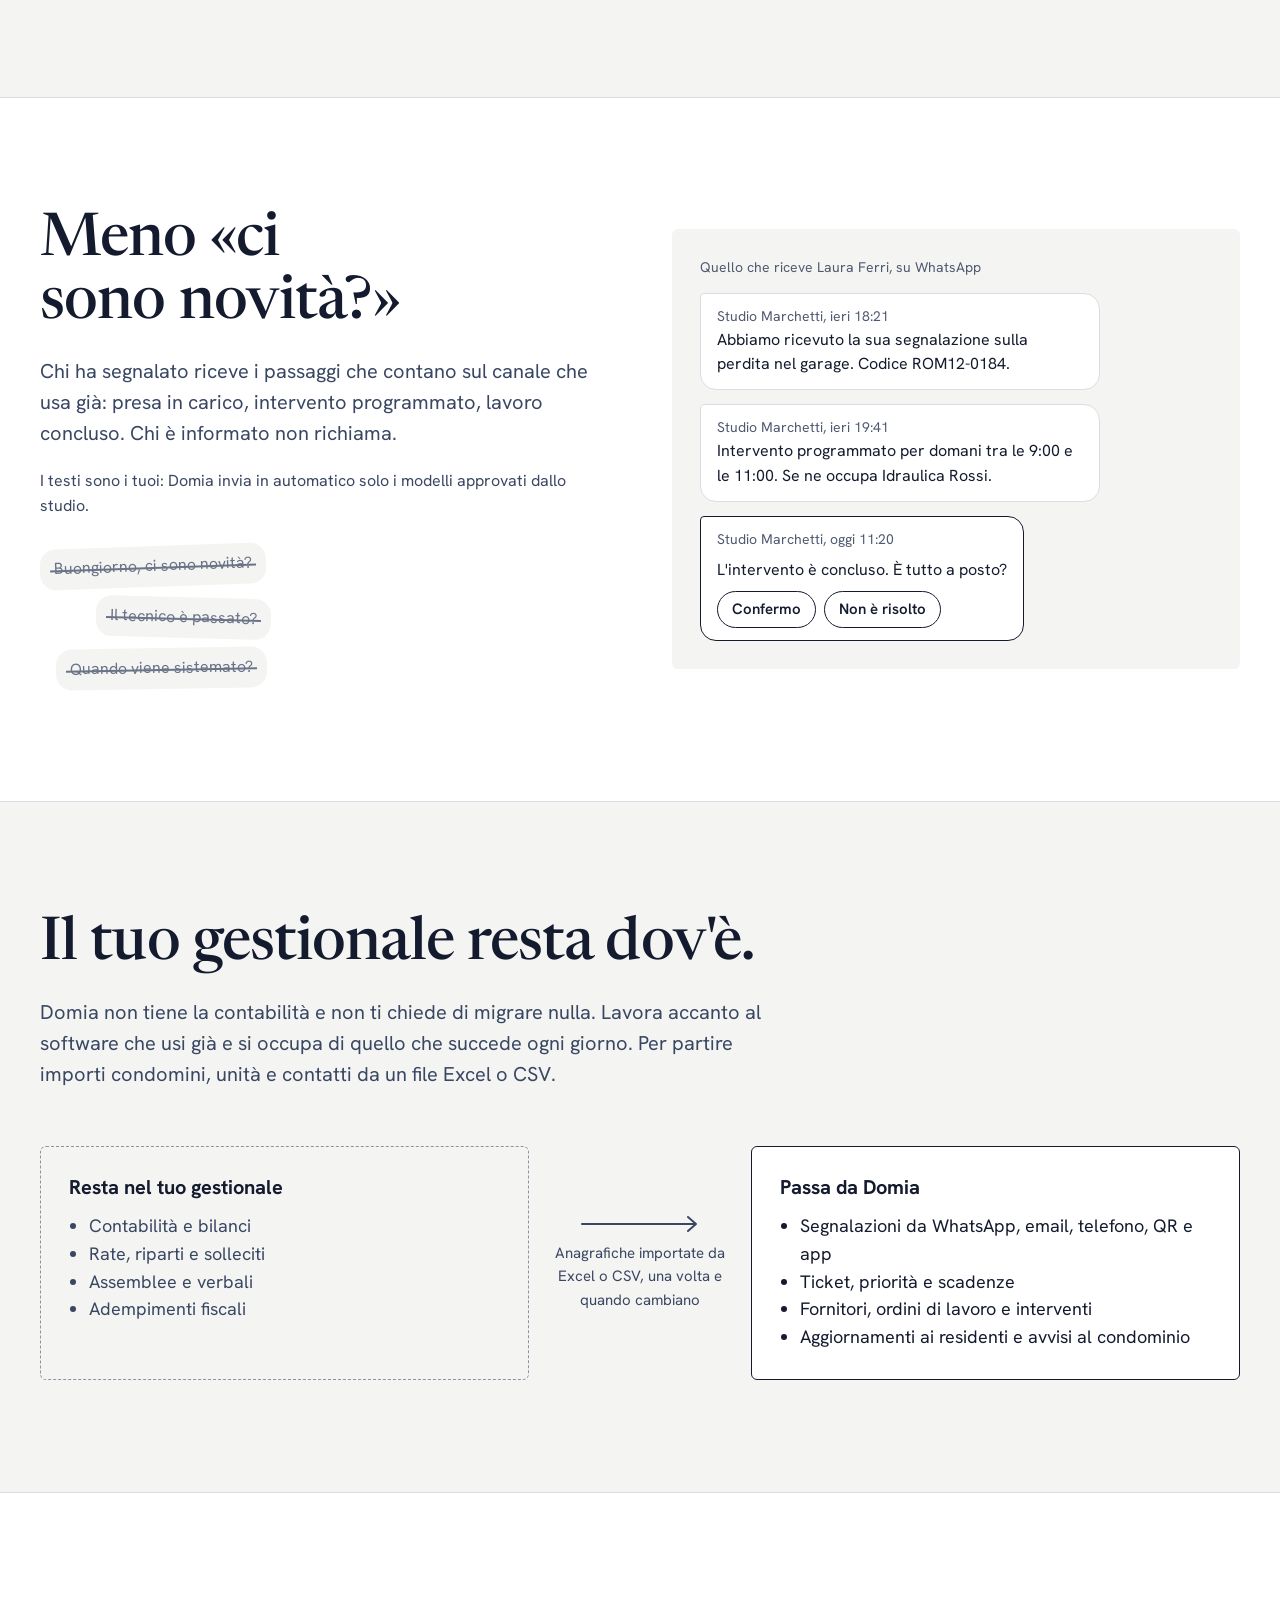
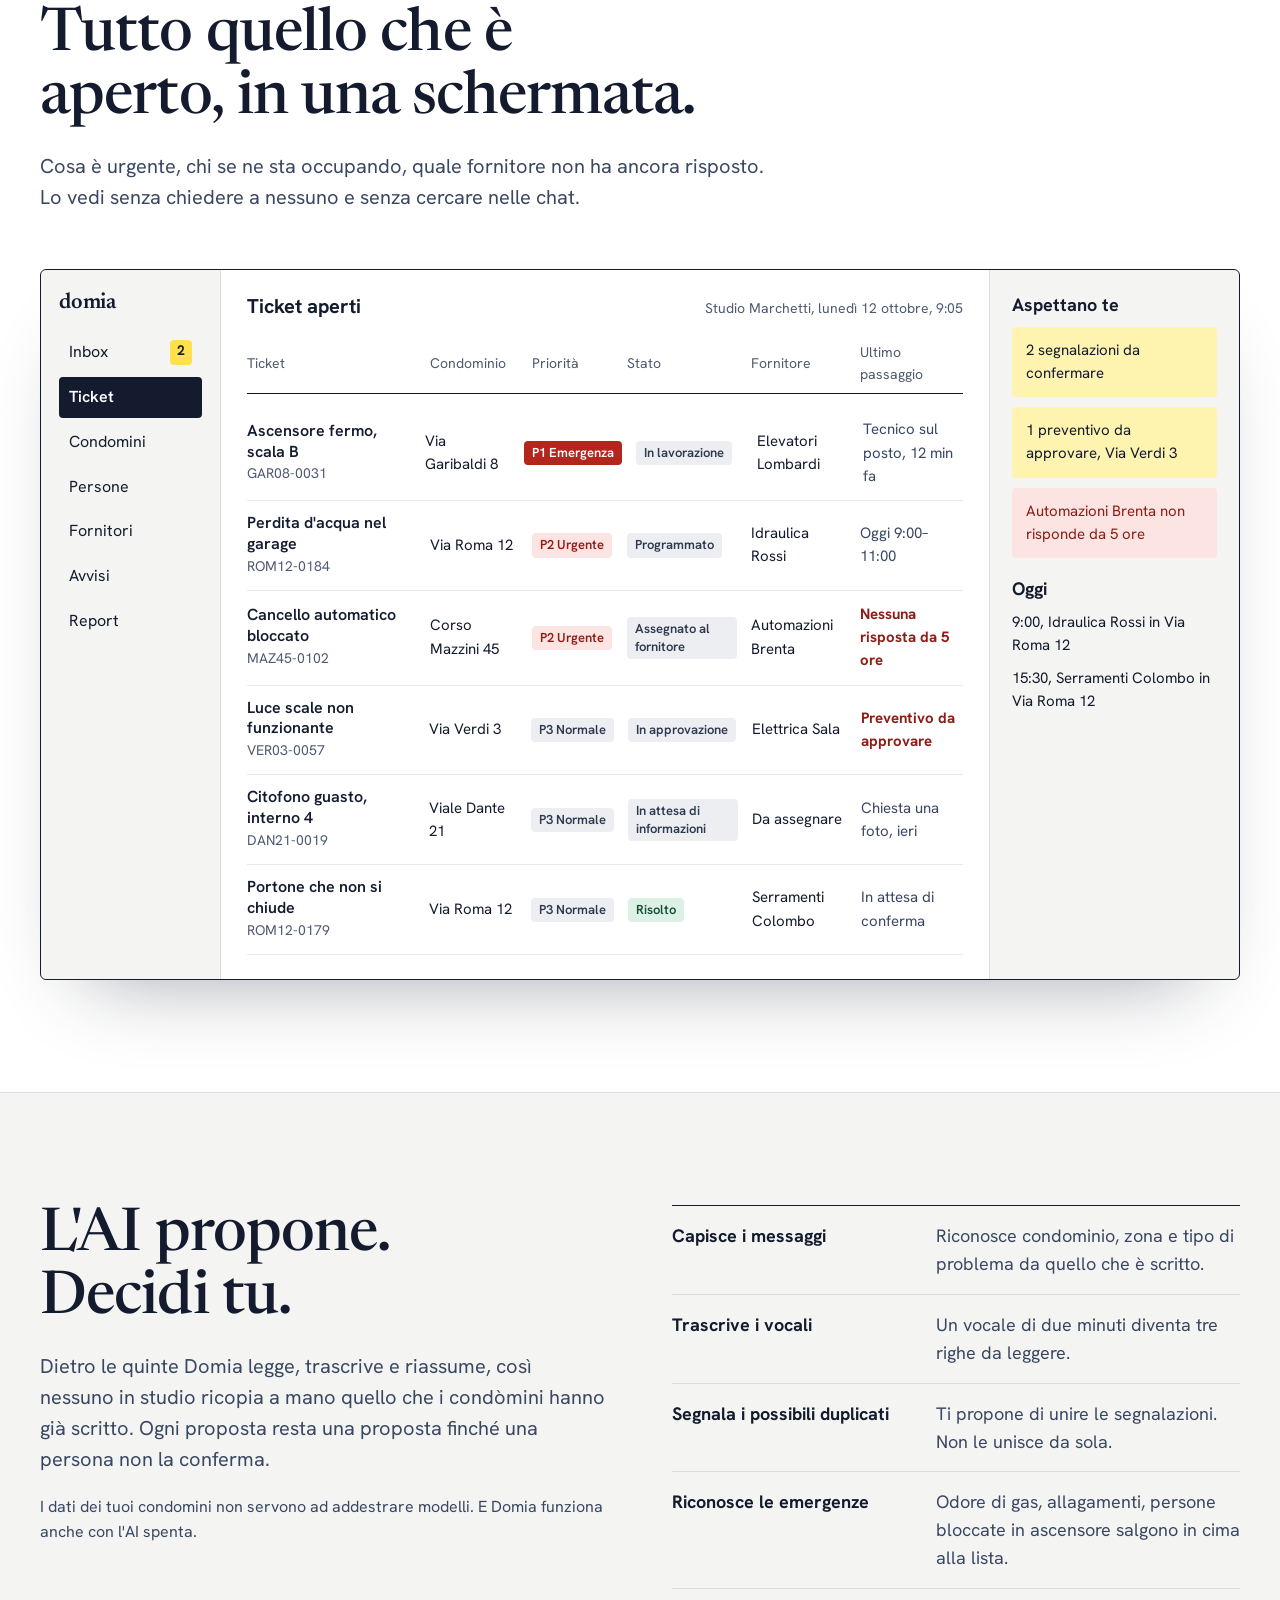
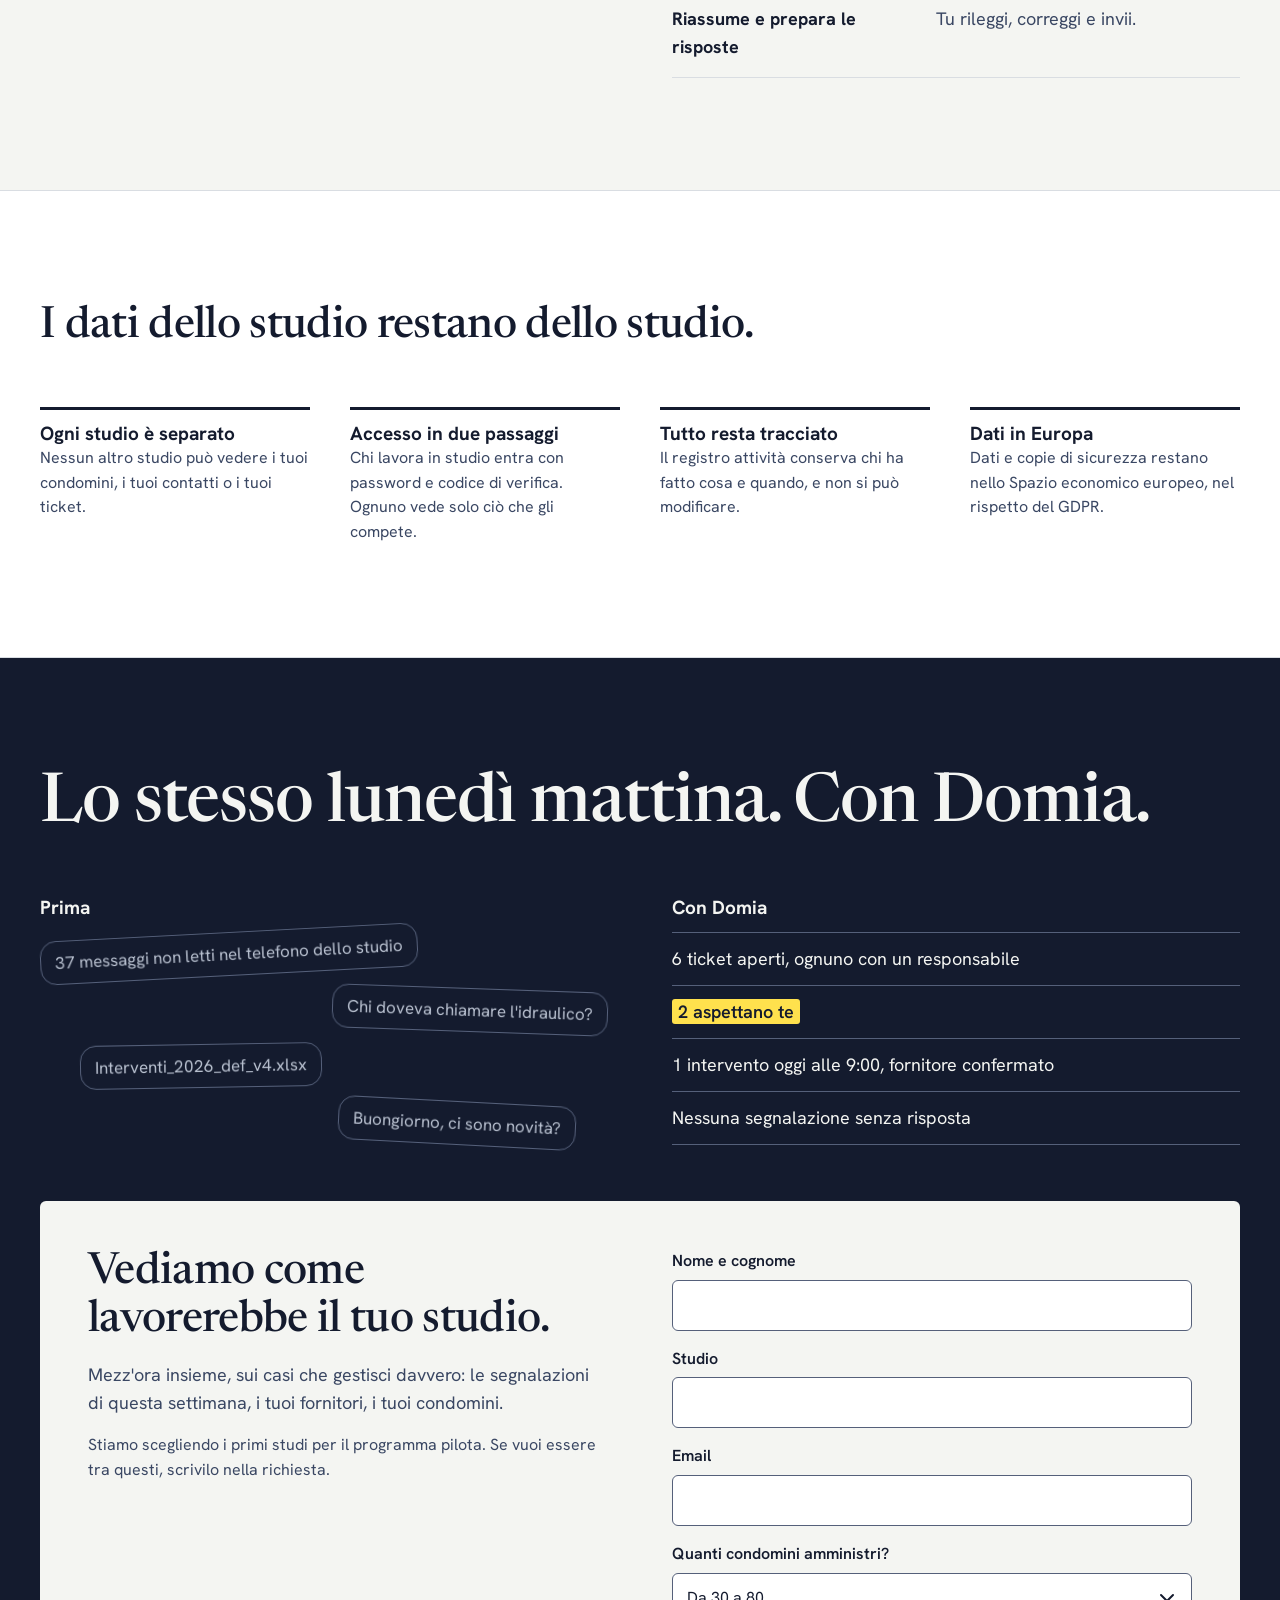
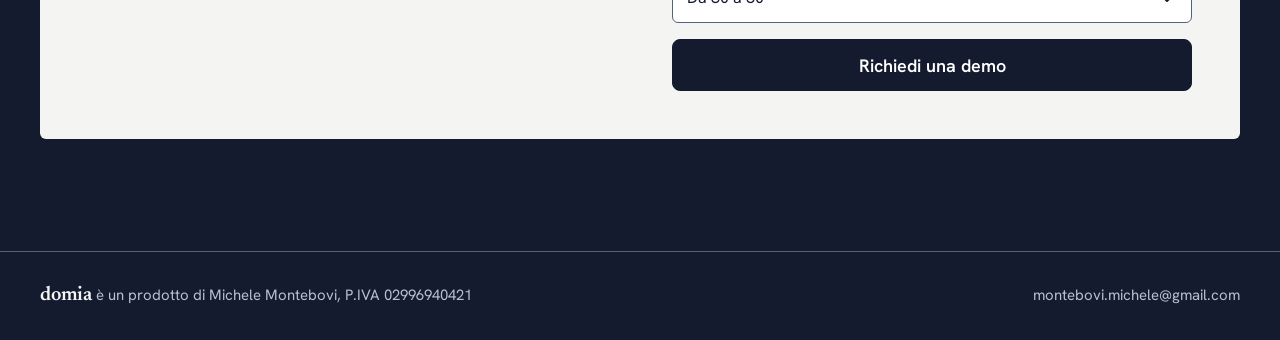
==== commit ee3e14c6: "Publish the site with the more legible heading font Built from Varanai/Domia at a270537, where the h" ====
--- a/index.html
+++ b/index.html
@@ -12,10 +12,10 @@
     <link rel="preconnect" href="https://fonts.gstatic.com" crossorigin />
     <link
       rel="stylesheet"
-      href="https://fonts.googleapis.com/css2?family=Bodoni+Moda:opsz,wght@6..96,500..600&family=Hanken+Grotesk:wght@400..700&display=swap"
+      href="https://fonts.googleapis.com/css2?family=Newsreader:opsz,wght@6..72,500..600&family=Hanken+Grotesk:wght@400..700&display=swap"
     />
-    <script type="module" crossorigin src="/assets/index-BdZQuPjw.js"></script>
-    <link rel="stylesheet" crossorigin href="/assets/index-CBRtD6sY.css">
+    <script type="module" crossorigin src="/assets/index-XqBbgTzR.js"></script>
+    <link rel="stylesheet" crossorigin href="/assets/index--VtcIHoc.css">
   </head>
   <body>
     <div id="root"></div>
--- a/assets/index--VtcIHoc.css
+++ b/assets/index--VtcIHoc.css
@@ -0,0 +1 @@
+:root{--carta: #f4f5f2;--bianco: #ffffff;--inchiostro: #141b2e;--ardesia: #3a4763;--dato: #4f5a70;--linea: #d9dde2;--linea-chiara: #e7eaee;--evidenziatore: #ffe14d;--evidenziatore-chiaro: #fff3b0;--messaggio: #dcf5ce;--rosso: #b3261e;--rosso-scuro: #8e1d17;--rosso-chiaro: #fbe4e1;--verde-scuro: #124f38;--verde-chiaro: #ddf0e6;--grigio-chiaro: #eceef1;--notte-testo: #b8c0cf;--notte-linea: #55607a;--display: "Newsreader", Georgia, "Times New Roman", serif;--text: "Hanken Grotesk", "Helvetica Neue", Arial, sans-serif;--gutter: 20px;--section-space: 56px}@media(min-width:600px){:root{--gutter: 32px;--section-space: 88px}}@media(min-width:1024px){:root{--gutter: 40px;--section-space: 112px}}*,*:before,*:after{box-sizing:border-box}html{scroll-behavior:smooth;-webkit-text-size-adjust:100%}body{margin:0;background:var(--carta);color:var(--inchiostro);font-family:var(--text);font-size:1.0625rem;line-height:1.55}@media(min-width:1024px){body{font-size:1.125rem}}h1,h2,h3,p,ul,ol,dl,dd,figure{margin:0}ul,ol{padding:0;list-style:none}a{color:inherit}:focus-visible{outline:2px solid var(--inchiostro);outline-offset:2px;box-shadow:0 0 0 5px var(--evidenziatore)}h1,h2{font-family:var(--display);font-weight:500;letter-spacing:-.015em;text-wrap:balance}h1{font-size:clamp(2.625rem,1.55rem + 4.6vw,4.5rem);line-height:1.03}h2{font-size:clamp(2.375rem,1.75rem + 2.7vw,3.75rem);line-height:1.05}.h2-small{font-size:clamp(1.875rem,1.5rem + 1.6vw,3rem);line-height:1.08}.h2-large{font-size:clamp(2.625rem,1.7rem + 4vw,4.25rem);line-height:1.03}h3{font-size:1.25rem;line-height:1.25;font-weight:700}.lede{font-size:1.0625rem;color:var(--ardesia)}@media(min-width:600px){.lede{font-size:1.25rem}}.soft{color:var(--ardesia);font-size:1rem}.data,.caption{color:var(--dato);font-size:.875rem;font-variant-numeric:tabular-nums}.visually-hidden{position:absolute;width:1px;height:1px;overflow:hidden;clip-path:inset(50%);white-space:nowrap}.skip-link{position:absolute;left:var(--gutter);top:-100px;z-index:10;background:var(--inchiostro);color:var(--bianco);padding:12px 16px;border-radius:8px}.skip-link:focus{top:12px}.container{max-width:calc(1200px + 2 * var(--gutter));margin-inline:auto;padding-inline:var(--gutter)}.btn{display:inline-flex;align-items:center;justify-content:center;min-height:46px;padding:10px 18px;border:1px solid var(--inchiostro);border-radius:8px;font:inherit;font-size:1rem;font-weight:600;line-height:1.2;text-decoration:none;cursor:pointer}span.btn{cursor:default}.btn-primary{background:var(--inchiostro);color:var(--bianco)}a.btn-primary:hover,button.btn-primary:hover{background:var(--ardesia);border-color:var(--ardesia)}.btn-secondary{background:transparent;color:var(--inchiostro)}button.btn-secondary:hover{background:var(--grigio-chiaro)}.btn-large{min-height:52px;padding:14px 24px;font-size:1.125rem}.btn[disabled]{opacity:.6;cursor:progress}.btn-link{align-self:flex-start;min-height:44px;padding:0;border:0;background:none;color:inherit;font:inherit;font-size:1rem;font-weight:600;text-decoration:underline;text-underline-offset:4px;cursor:pointer}.link-strong{display:inline-flex;align-items:center;min-height:44px;font-weight:600;text-underline-offset:5px}.tag{display:inline-block;padding:3px 8px;border-radius:4px;background:var(--grigio-chiaro);color:#2e3850;font-size:.8125rem;font-weight:600;line-height:1.4}.tag-p1,.tag-p2,.tag-p3{white-space:nowrap}.tag-p1{background:var(--rosso);color:var(--bianco)}.tag-p2{background:var(--rosso-chiaro);color:var(--rosso-scuro)}.tag-risolto{background:var(--verde-chiaro);color:var(--verde-scuro)}.tag-proposta{background:var(--evidenziatore-chiaro);color:var(--inchiostro)}.tag-block{align-self:flex-start;padding:6px 10px;font-size:.9375rem}.mark{padding:1px 3px;border-radius:3px;background:transparent}.mark[data-on=true]{background:var(--evidenziatore);color:var(--inchiostro)}.reveal[data-on=false]{opacity:0;transform:translateY(8px)}.site-header{border-bottom:1px solid var(--linea)}.site-header .container{display:flex;align-items:center;justify-content:space-between;gap:16px;min-height:68px}.logo-link{display:inline-flex;align-items:center;min-height:44px;text-decoration:none}.logo{display:inline-flex;align-items:center;gap:10px}.logo-word{font-family:var(--display);font-size:1.625rem;font-weight:600;letter-spacing:-.01em;line-height:1}.site-header nav{display:flex;align-items:center;gap:28px;font-size:1rem}.nav-link{display:none;min-height:44px;align-items:center;text-decoration:none}.nav-link:hover{text-decoration:underline;text-underline-offset:5px}@media(min-width:760px){.nav-link{display:inline-flex}}.section{padding-block:var(--section-space)}.section-white{background:var(--bianco);border-block:1px solid var(--linea)}.section-white+.section-white{border-top:0}.section>.container{display:flex;flex-direction:column;gap:40px}@media(min-width:1024px){.section>.container{gap:56px}}.section-intro{display:flex;flex-direction:column;gap:20px;max-width:61rem}.section-intro p{max-width:46rem}.split{display:grid;gap:32px;align-items:center}@media(min-width:900px){.section>.container.split,.split{display:grid;grid-template-columns:minmax(0,1fr) minmax(0,1fr);gap:64px}.split-top{align-items:start}}.card{background:var(--bianco);border:1px solid var(--linea);border-radius:6px}.card-raised{box-shadow:0 28px 56px -30px #141b2e59}.card-confirmed{border-color:var(--inchiostro)}.card-title{font-family:var(--text);font-size:1.25rem;font-weight:700;letter-spacing:0;line-height:1.25}.ticket-title{font-size:1.375rem;font-weight:700;line-height:1.2}.bubble{max-width:24rem;padding:14px 18px;border-radius:18px 18px 18px 4px;background:var(--messaggio)}.bubble-email{border:1px solid var(--linea);border-radius:10px;background:var(--carta)}.bubble-meta{font-size:.875rem;font-weight:600}.hero{padding-block:40px 56px}@media(min-width:1024px){.hero{padding-block:88px 96px}}.hero>.container{display:flex;flex-direction:column;gap:40px}@media(min-width:1024px){.hero>.container{gap:64px}}.hero-intro{display:flex;flex-direction:column;gap:24px;max-width:61rem}.hero-intro .lede{max-width:42rem}.hero-actions{display:flex;flex-direction:column;gap:8px}@media(min-width:600px){.hero-actions{flex-direction:row;align-items:center;gap:28px}}.stage{display:flex;flex-direction:column}.pile{display:flex;flex-wrap:wrap;gap:8px}.frag{padding:6px 12px;border:1px solid var(--linea);border-radius:999px;background:var(--bianco);color:var(--dato);font-size:.8125rem}.frag strong{color:var(--inchiostro);font-weight:600}.frag-email{rotate:-3deg}.frag-call{rotate:2deg}.frag-call strong{color:var(--rosso)}.frag-voice{display:flex;align-items:center;gap:8px;border:0;background:var(--messaggio);color:var(--inchiostro);rotate:-1.5deg}.frag-voice svg,.frag-foto,.frag-detail{display:none}.bubble-main{width:100%;max-width:none;padding:16px 18px;line-height:1.6;rotate:-1deg;box-shadow:0 18px 36px -22px #141b2e73}.connector{align-self:center;color:var(--inchiostro);line-height:0}.connector-wide{display:none}.segnalazione{display:flex;flex-direction:column;gap:14px;padding:18px}.segnalazione-head{display:flex;flex-wrap:wrap;align-items:center;justify-content:space-between;gap:8px}.fields{font-size:.9375rem}.field{display:grid;grid-template-columns:6.5rem minmax(0,1fr);gap:12px;padding:8px 0;border-top:1px solid var(--linea-chiara)}.field dt{color:var(--dato)}.field dd{font-weight:600}.notice{padding:12px 14px;border-radius:4px;background:var(--evidenziatore-chiaro);font-size:.9375rem}.mock-actions{display:flex;flex-wrap:wrap;gap:10px}.mock-actions .btn-secondary{display:none}.stage-foot{display:flex;flex-direction:column;align-items:flex-start;gap:12px;padding-top:20px;border-top:1px solid var(--linea);color:var(--dato);font-size:1rem}@media(min-width:600px){.stage-foot{flex-direction:row;align-items:center;justify-content:space-between}.mock-actions .btn-secondary{display:inline-flex}}@media(min-width:1024px){.stage{display:grid;grid-template-columns:minmax(0,.9fr) 150px minmax(0,1fr);align-items:center;gap:8px}.pile{display:block;position:relative;height:400px}.frag{position:absolute;font-size:.875rem}.frag-detail{display:inline}.frag-email{top:0;left:48px;width:300px;padding:14px 16px;border-radius:10px;rotate:3deg}.frag-email .frag-detail{display:block}.frag-foto{display:flex;align-items:flex-end;top:14px;left:330px;width:104px;height:84px;padding:6px;border:4px solid var(--bianco);border-radius:6px;background:#c9ced6;color:var(--inchiostro);font-size:.75rem;rotate:-5deg}.frag-call{top:306px;left:0;padding:10px 18px;rotate:-4deg}.frag-voice{top:318px;left:236px;padding:12px 16px;border-radius:18px;rotate:2.5deg}.frag-voice svg{display:block}.bubble-main{position:absolute;top:92px;left:16px;width:min(410px,94%);padding:18px 20px;font-size:1.125rem;rotate:-1.2deg}.connector-wide{display:block}.connector-tall{display:none}.segnalazione{gap:16px;padding:24px 28px}.fields{font-size:1rem}.field{grid-template-columns:9.5rem minmax(0,1fr);padding:9px 0}.notice{font-size:1rem}}.messages{display:flex;flex-direction:column;gap:16px}.messages li:nth-child(1){align-self:flex-start;rotate:-2.5deg}.messages li:nth-child(2){align-self:flex-end;rotate:2deg}.messages li:nth-child(3){align-self:center;rotate:-1.5deg}.messages[data-aligned=true] li{align-self:flex-start;rotate:0deg}.proposal{display:flex;flex-direction:column;align-items:stretch;gap:16px;padding:20px;border-radius:6px;background:var(--evidenziatore-chiaro)}.proposal ul{padding-left:20px;list-style:disc;font-size:1rem}.merged{display:flex;flex-direction:column;gap:12px;padding:20px;font-size:1rem}.merged-who{padding-top:12px;border-top:1px solid var(--linea-chiara)}.ticket-head{display:flex;align-items:center;justify-content:space-between;gap:8px}.ticket-title:focus{outline:none}@media(min-width:600px){.proposal,.merged{padding:28px}.proposal .btn{align-self:flex-start}}.progress{display:flex;flex-direction:column;gap:40px}.track{display:none}@media(min-width:900px){.track{display:grid;grid-template-columns:repeat(6,minmax(0,1fr))}.track li{display:flex;flex-direction:column;gap:8px;padding:12px 12px 0 0;border-top:3px solid var(--inchiostro);font-size:1rem;font-weight:500}.track li[data-step=ora]{border-top-color:var(--evidenziatore);font-weight:700}.track li[data-step=dopo]{border-top-color:var(--linea);color:var(--dato)}}.supplier{display:flex;flex-direction:column;gap:10px}.phone{display:flex;flex-direction:column;gap:12px;padding:20px;border:2px solid var(--inchiostro);border-radius:16px;background:var(--bianco);font-size:1rem}.phone-address{padding-top:12px;border-top:1px solid var(--linea-chiara)}.photos{display:flex;gap:8px}.photos span{display:flex;flex:1;align-items:flex-end;height:72px;padding:6px;border-radius:4px;background:#c9ced6;font-size:.75rem}.photos span+span{background:#b7bec9}.phone-actions{display:flex;flex-direction:column;gap:10px}.phone-links{display:flex;justify-content:space-between;gap:12px;font-size:.9375rem;text-decoration:underline;text-underline-offset:3px}@media(min-width:900px){.split:has(.supplier){grid-template-columns:340px minmax(0,1fr);gap:72px}.supplier .caption{display:none}.phone{padding:28px 22px;border-width:10px;border-radius:40px}}.history{display:flex;flex-direction:column;gap:20px}.history li{display:grid;grid-template-columns:14px minmax(0,1fr);gap:0 14px;padding:11px 0;border-top:1px solid var(--linea);font-size:1rem}.history .dot{grid-column:1;grid-row:1 / span 2;width:12px;height:12px;margin-top:6px;border:2px solid var(--inchiostro);border-radius:2px;background:var(--inchiostro)}.history .data{grid-column:2;grid-row:2}.history-what{grid-column:2;grid-row:1}.history li[data-step=ora] .dot{background:var(--evidenziatore)}.history li[data-step=ora] .history-what{font-weight:700}@media(min-width:600px){.history li{grid-template-columns:7.5rem 14px minmax(0,1fr);gap:0 16px;font-size:1.0625rem}.history .dot,.history-what{grid-column:auto;grid-row:auto}.history .dot{margin-top:7px}.history .data{grid-column:auto;grid-row:auto;padding-top:3px}}.questions{display:flex;flex-direction:column;align-items:flex-start;gap:10px;margin-top:8px;color:#6a7387;font-size:1rem}.questions span{padding:8px 14px;border-radius:16px;background:var(--carta);position:relative;rotate:-2deg}.questions span:nth-child(2){margin-left:56px;rotate:1.5deg}.questions span:nth-child(3){margin-left:16px;rotate:-1deg}.thread{display:flex;flex-direction:column;align-items:flex-start;gap:14px;padding:18px;border-radius:6px;background:var(--carta);font-size:1rem}.update{max-width:25rem;padding:12px 16px;border:1px solid var(--linea);border-radius:4px 16px 16px;background:var(--bianco)}.update-last{display:flex;flex-direction:column;gap:8px;border-color:var(--inchiostro)}.replies{display:flex;flex-wrap:wrap;gap:8px}.replies span{padding:6px 14px;border:1px solid var(--inchiostro);border-radius:999px;font-size:.9375rem;font-weight:600}@media(min-width:600px){.thread{padding:28px}}.scope{display:grid;gap:16px}.scope-box{display:flex;flex-direction:column;gap:12px;padding:20px;border-radius:6px}.scope-box ul{padding-left:20px;list-style:disc}.scope-outside{border:1px dashed #8a93a6;color:var(--ardesia)}.scope-outside h3{color:var(--inchiostro)}.scope-inside{border:1px solid var(--inchiostro);background:var(--bianco)}.scope-import{display:flex;flex-direction:column;align-items:center;gap:8px;padding:4px 8px;color:var(--ardesia);font-size:.9375rem;text-align:center}.scope-import svg{rotate:90deg;width:60px}@media(min-width:900px){.scope{grid-template-columns:minmax(0,1fr) 190px minmax(0,1fr);align-items:stretch}.scope-box{padding:28px}.scope-import{justify-content:center}.scope-import svg{rotate:0deg;width:120px}}.screen{display:grid;overflow:hidden;border:1px solid var(--inchiostro);border-radius:6px;background:var(--carta);box-shadow:0 40px 80px -48px #141b2e73;font-size:.9375rem}.screen-menu{display:none}.screen-main{display:flex;flex-direction:column;gap:12px;min-width:0;padding:16px;background:var(--bianco)}.screen-head{display:flex;flex-wrap:wrap;align-items:baseline;justify-content:space-between;gap:4px 24px;padding-bottom:10px;border-bottom:1px solid var(--inchiostro)}.ticket-columns{display:none}.tickets li{display:flex;flex-wrap:wrap;align-items:center;gap:6px 8px;padding:12px 0;border-bottom:1px solid var(--linea-chiara)}.ticket-name{flex:0 0 100%}.ticket-name strong{display:block;font-size:1rem;font-weight:600;line-height:1.3}.ticket-condo,.ticket-supplier{color:var(--dato);font-size:.875rem}.ticket-condo{order:1}.ticket-supplier{order:2;flex:1 0 50%}.tickets li>:nth-child(3),.tickets li>:nth-child(4),.ticket-last{order:3}.ticket-last{color:var(--ardesia);font-size:.875rem}.ticket-last[data-attention=true]{color:var(--rosso-scuro);font-weight:700}.screen-side{display:flex;flex-direction:column;gap:10px;padding:16px;border-top:1px solid var(--linea)}.screen-side h3{font-size:1.125rem}.screen-side h3:not(:first-child){margin-top:10px}.waiting{padding:12px 14px;border-radius:4px;background:var(--evidenziatore-chiaro)}.waiting-late{background:var(--rosso-chiaro);color:var(--rosso-scuro)}@media(min-width:1024px){.screen{grid-template-columns:180px minmax(0,1fr) 250px}.screen-menu{display:flex;flex-direction:column;gap:4px;padding:22px 18px;border-right:1px solid var(--linea);font-size:1rem}.screen-menu .logo-word{margin-bottom:14px;font-size:1.375rem}.screen-menu>span:not(.logo-word){display:flex;justify-content:space-between;padding:8px 10px;border-radius:4px}.screen-menu>span[data-current=true]{background:var(--inchiostro);color:var(--bianco);font-weight:600}.count{padding:0 7px;border-radius:4px;background:var(--evidenziatore);color:var(--inchiostro);font-size:.875rem;font-weight:700}.screen-main{padding:24px 26px}.ticket-columns,.tickets li{display:grid;grid-template-columns:2.3fr 1.2fr 1.1fr 1.5fr 1.3fr 1.4fr;gap:0 14px;align-items:center}.ticket-columns{padding:0 0 8px;border-bottom:1px solid var(--inchiostro);color:var(--dato);font-size:.875rem}.screen-head{border-bottom:0}.tickets li>:nth-child(n){order:0;flex:none}.ticket-condo,.ticket-supplier,.ticket-last{color:var(--inchiostro);font-size:.9375rem}.ticket-last{color:var(--ardesia)}.screen-side{padding:24px 22px;border-top:0;border-left:1px solid var(--linea)}}.abilities>div{display:grid;gap:4px 24px;padding:16px 0;border-top:1px solid var(--linea)}.abilities>div:first-child{border-top-color:var(--inchiostro)}.abilities>div:last-child{border-bottom:1px solid var(--linea)}.abilities dt{font-weight:700}.abilities dd{color:var(--ardesia)}@media(min-width:600px){.abilities>div{grid-template-columns:15rem minmax(0,1fr)}}.guarantees{display:grid;grid-template-columns:repeat(auto-fit,minmax(230px,1fr));gap:28px 40px}.guarantees li{padding-top:12px;border-top:3px solid var(--inchiostro)}.guarantees h3{font-size:1.1875rem}.guarantees p{color:var(--ardesia);font-size:1rem}.section-ink{background:var(--inchiostro);color:var(--carta)}.section-ink :focus-visible{outline-color:var(--bianco)}.monday{display:grid;gap:32px}.monday h3{padding-bottom:12px;font-size:1.1875rem}.monday-before{display:none}.monday-before ul{display:flex;flex-direction:column;gap:12px;color:var(--notte-testo);font-size:1.0625rem}.monday-before li{align-self:flex-start;padding:8px 14px;border:1px solid var(--notte-linea);border-radius:16px;rotate:-3deg}.monday-before li:nth-child(2){align-self:flex-end;rotate:2deg}.monday-before li:nth-child(3){margin-left:40px;rotate:-1deg}.monday-before li:nth-child(4){align-self:flex-end;margin-right:32px;rotate:3deg}.monday-after li{padding:12px 0;border-top:1px solid var(--notte-linea)}.monday-after li:last-child{border-bottom:1px solid var(--notte-linea)}.monday-after .mark{padding:1px 6px;font-weight:600}@media(min-width:600px){.monday-before{display:block}}@media(min-width:900px){.monday{grid-template-columns:minmax(0,1fr) minmax(0,1fr);gap:64px;align-items:center}}.request{display:grid;gap:24px;padding:24px 20px;border-radius:6px;background:var(--carta);color:var(--inchiostro)}.request :focus-visible{outline-color:var(--inchiostro)}.request-intro{display:flex;flex-direction:column;gap:16px}.request-intro p{color:var(--ardesia)}.request-form{display:flex;flex-direction:column;gap:16px}.form-field{display:flex;flex-direction:column;gap:6px}.form-field label{font-size:1rem;font-weight:600}.form-field input,.form-field select{min-height:48px;padding:12px 14px;border:1px solid var(--notte-linea);border-radius:6px;background:var(--bianco);color:var(--inchiostro);font:inherit;font-size:1rem}.form-field select{appearance:none;padding-right:44px;background-image:url("data:image/svg+xml,%3Csvg xmlns='http://www.w3.org/2000/svg' width='16' height='10' viewBox='0 0 16 10' fill='none'%3E%3Cpath d='M2 2l6 6 6-6' stroke='%23141b2e' stroke-width='2' stroke-linecap='round' stroke-linejoin='round'/%3E%3C/svg%3E");background-repeat:no-repeat;background-position:right 16px center;cursor:pointer}.form-field input[aria-invalid=true]{border-color:var(--rosso);border-width:2px}.form-error{color:var(--rosso-scuro);font-size:.9375rem;font-weight:600}.request-done{display:flex;flex-direction:column;gap:10px;align-self:center;padding:24px;border:1px solid var(--inchiostro);border-radius:6px;background:var(--bianco)}@media(min-width:900px){.request{grid-template-columns:minmax(0,1fr) minmax(0,1fr);gap:64px;padding:48px}}.site-footer{padding-block:32px;border-top:1px solid var(--notte-linea);background:var(--inchiostro);color:var(--notte-testo);font-size:.9375rem}.site-footer .container{display:flex;flex-wrap:wrap;justify-content:space-between;gap:8px 32px}.site-footer .logo-word{color:var(--carta);font-size:1.25rem}@media(prefers-reduced-motion:no-preference){.mark{transition:background-color .5s ease-out}.mark-2{transition-delay:.15s}.mark-3{transition-delay:.3s}.reveal{transition:opacity .45s ease-out,transform .45s ease-out}.messages li{transition:rotate .6s ease-in-out}.track li{transition:border-color .25s ease-out,color .25s ease-out;transition-delay:calc(var(--i) * .25s)}.history li{transition:opacity .4s ease-out;transition-delay:calc(var(--i) * .12s)}.progress[data-seen=false] .track li{border-top-color:var(--linea);color:var(--dato)}.progress[data-seen=false] .history li{opacity:0}}@media(prefers-reduced-motion:reduce){html{scroll-behavior:auto}}.site-header{position:sticky;top:0;z-index:5;background:color-mix(in srgb,var(--carta) 88%,transparent);-webkit-backdrop-filter:blur(10px);backdrop-filter:blur(10px)}.scroll-progress{display:none}.ghost{position:fixed;z-index:20;margin:0;padding:1px 3px;border-radius:3px;background:var(--evidenziatore);color:var(--inchiostro);font-weight:600;line-height:1.6;white-space:nowrap;pointer-events:none;box-shadow:0 8px 18px -8px #141b2e80}.word{display:inline-block}.questions span:after{content:"";position:absolute;top:52%;right:10px;left:10px;height:2px;background:currentColor;transform-origin:left center}@keyframes word-in{0%{opacity:0;translate:0 .45em;filter:blur(8px)}}@keyframes rise-in{0%{opacity:0;translate:0 24px}}@keyframes drop-in{0%{opacity:0;translate:-40px -56px;scale:.9}70%{opacity:1;translate:3px 4px;scale:1.02}}@keyframes drift{50%{translate:var(--drift-x, 3px) var(--drift-y, -5px)}}@keyframes flow{to{stroke-dashoffset:-18}}@keyframes landed{0%{background-color:var(--evidenziatore)}}@keyframes snap{0%{scale:.94;box-shadow:0 0 0 0 var(--evidenziatore)}45%{scale:1.015;box-shadow:0 0 0 12px #ffe14d8c}to{scale:1;box-shadow:0 0 #ffe14d00}}@keyframes alert{50%{box-shadow:0 0 0 6px #b3261e38}}@keyframes grow{0%{scale:0 1}}@media(prefers-reduced-motion:no-preference){.word{animation:word-in .7s cubic-bezier(.2,.7,.2,1) both;animation-delay:calc(var(--i) * 55ms)}.hero-intro .lede,.hero-actions{animation:rise-in .7s .65s cubic-bezier(.2,.7,.2,1) both}.hero-actions{animation-delay:.8s}.segnalazione,.connector{animation:rise-in .8s .9s cubic-bezier(.2,.7,.2,1) both}.frag,.bubble-main{animation:drop-in .7s cubic-bezier(.2,.7,.2,1) both,drift 7s ease-in-out 1.6s infinite}.frag-email{animation-delay:.5s,1.6s}.frag-foto{--drift-x: -3px;--drift-y: 4px;animation-delay:.62s,2.1s;animation-duration:.7s,8s}.frag-call{--drift-x: 4px;--drift-y: 3px;animation-delay:.74s,1.2s;animation-duration:.7s,6s}.frag-voice{--drift-x: -2px;--drift-y: -4px;animation-delay:.86s,2.6s;animation-duration:.7s,9s}.bubble-main{--drift-x: 0px;--drift-y: -3px;animation-delay:1s,2s}.connector[data-running=true] path:first-child{animation:flow .5s linear infinite}.field .reveal,.notice.reveal{transition-delay:.5s}.field .landing[data-on=true]{animation:landed 1.1s .55s ease-out backwards;border-radius:3px}.rise,.cascade>*{transition:opacity .7s ease-out,translate .8s cubic-bezier(.2,.7,.2,1),rotate .6s ease-in-out}.rise[data-seen=false]{opacity:0;translate:0 32px}.cascade[data-seen=false]>*{opacity:0;translate:0 24px}.cascade>:nth-child(2){transition-delay:.12s}.cascade>:nth-child(3){transition-delay:.24s}.cascade>:nth-child(4){transition-delay:.36s}.cascade>:nth-child(5){transition-delay:.48s}.messages[data-seen=false]>:nth-child(1){translate:-60px 0}.messages[data-seen=false]>:nth-child(2){translate:60px 0}.messages[data-seen=false]>:nth-child(3){translate:-30px 30px}.messages[data-aligned=true]>*{transition-delay:0s}.merged{animation:snap .6s cubic-bezier(.2,.7,.2,1)}.proposal{animation:rise-in .4s ease-out}.questions span:after{transition:scale .5s ease-out .5s}.questions span:nth-child(2):after{transition-delay:.9s}.questions span:nth-child(3):after{transition-delay:1.3s}.rise[data-seen=false] .questions span:after{scale:0 1}.questions span{animation:drift 7s ease-in-out infinite}.questions span:nth-child(2){--drift-x: -3px;animation-duration:9s}.thread .update{transition:opacity .4s ease-out,translate .5s cubic-bezier(.2,.7,.2,1),scale .5s cubic-bezier(.2,.7,.2,1);transform-origin:left top;transition-delay:.5s}.thread .update:nth-child(3){transition-delay:1.2s}.thread .update:nth-child(4){transition-delay:1.9s}.thread[data-seen=false] .update{opacity:0;translate:0 14px;scale:.92}.scope-import path{stroke-dasharray:140;transition:stroke-dashoffset .9s ease-out .4s}.scope[data-seen=false] .scope-import path{stroke-dashoffset:140}.screen[data-seen=false]{scale:.97}.screen{transition:opacity .7s ease-out,translate .8s cubic-bezier(.2,.7,.2,1),scale .8s cubic-bezier(.2,.7,.2,1)}.tickets li,.screen-side>*{transition:opacity .45s ease-out,translate .5s cubic-bezier(.2,.7,.2,1);transition-delay:calc(.35s + var(--row, 0) * .09s)}.tickets li:nth-child(2){--row: 1}.tickets li:nth-child(3){--row: 2}.tickets li:nth-child(4){--row: 3}.tickets li:nth-child(5){--row: 4}.tickets li:nth-child(6){--row: 5}.screen-side>*{--row: 6}.screen[data-seen=false] .tickets li,.screen[data-seen=false] .screen-side>*{opacity:0;translate:-16px 0}.screen[data-seen=true] .waiting-late{animation:alert 1.1s ease-in-out 1.6s 3}.monday-before li{animation:drift 6s ease-in-out infinite}.monday-before li:nth-child(2){--drift-x: -4px;--drift-y: 4px;animation-duration:7.5s}.monday-before li:nth-child(3){--drift-x: 5px;--drift-y: 2px;animation-duration:9s}.monday-before li:nth-child(4){--drift-x: -3px;animation-duration:8s}.monday-after li{transition:opacity .5s ease-out,translate .6s cubic-bezier(.2,.7,.2,1);transition-delay:calc(.3s + var(--row, 0) * .14s)}.monday-after li:nth-child(2){--row: 1}.monday-after li:nth-child(3){--row: 2}.monday-after li:nth-child(4){--row: 3}.monday[data-seen=false] .monday-after li{opacity:0;translate:24px 0}.monday .mark{transition-delay:1s}.monday[data-seen=false] .mark{background:transparent;color:inherit}a.btn,button.btn{transition:translate .15s ease-out,background-color .15s ease-out,box-shadow .15s ease-out}a.btn-primary:hover,button.btn-primary:hover{translate:0 -2px;box-shadow:0 10px 20px -10px #141b2e99}a.btn:active,button.btn:active{translate:0 0;box-shadow:none}@supports (animation-timeline: scroll()){.scroll-progress{display:block;position:fixed;top:0;right:0;left:0;z-index:6;height:4px;background:var(--evidenziatore);transform-origin:left center;animation:grow linear both;animation-timeline:scroll(root)}}}
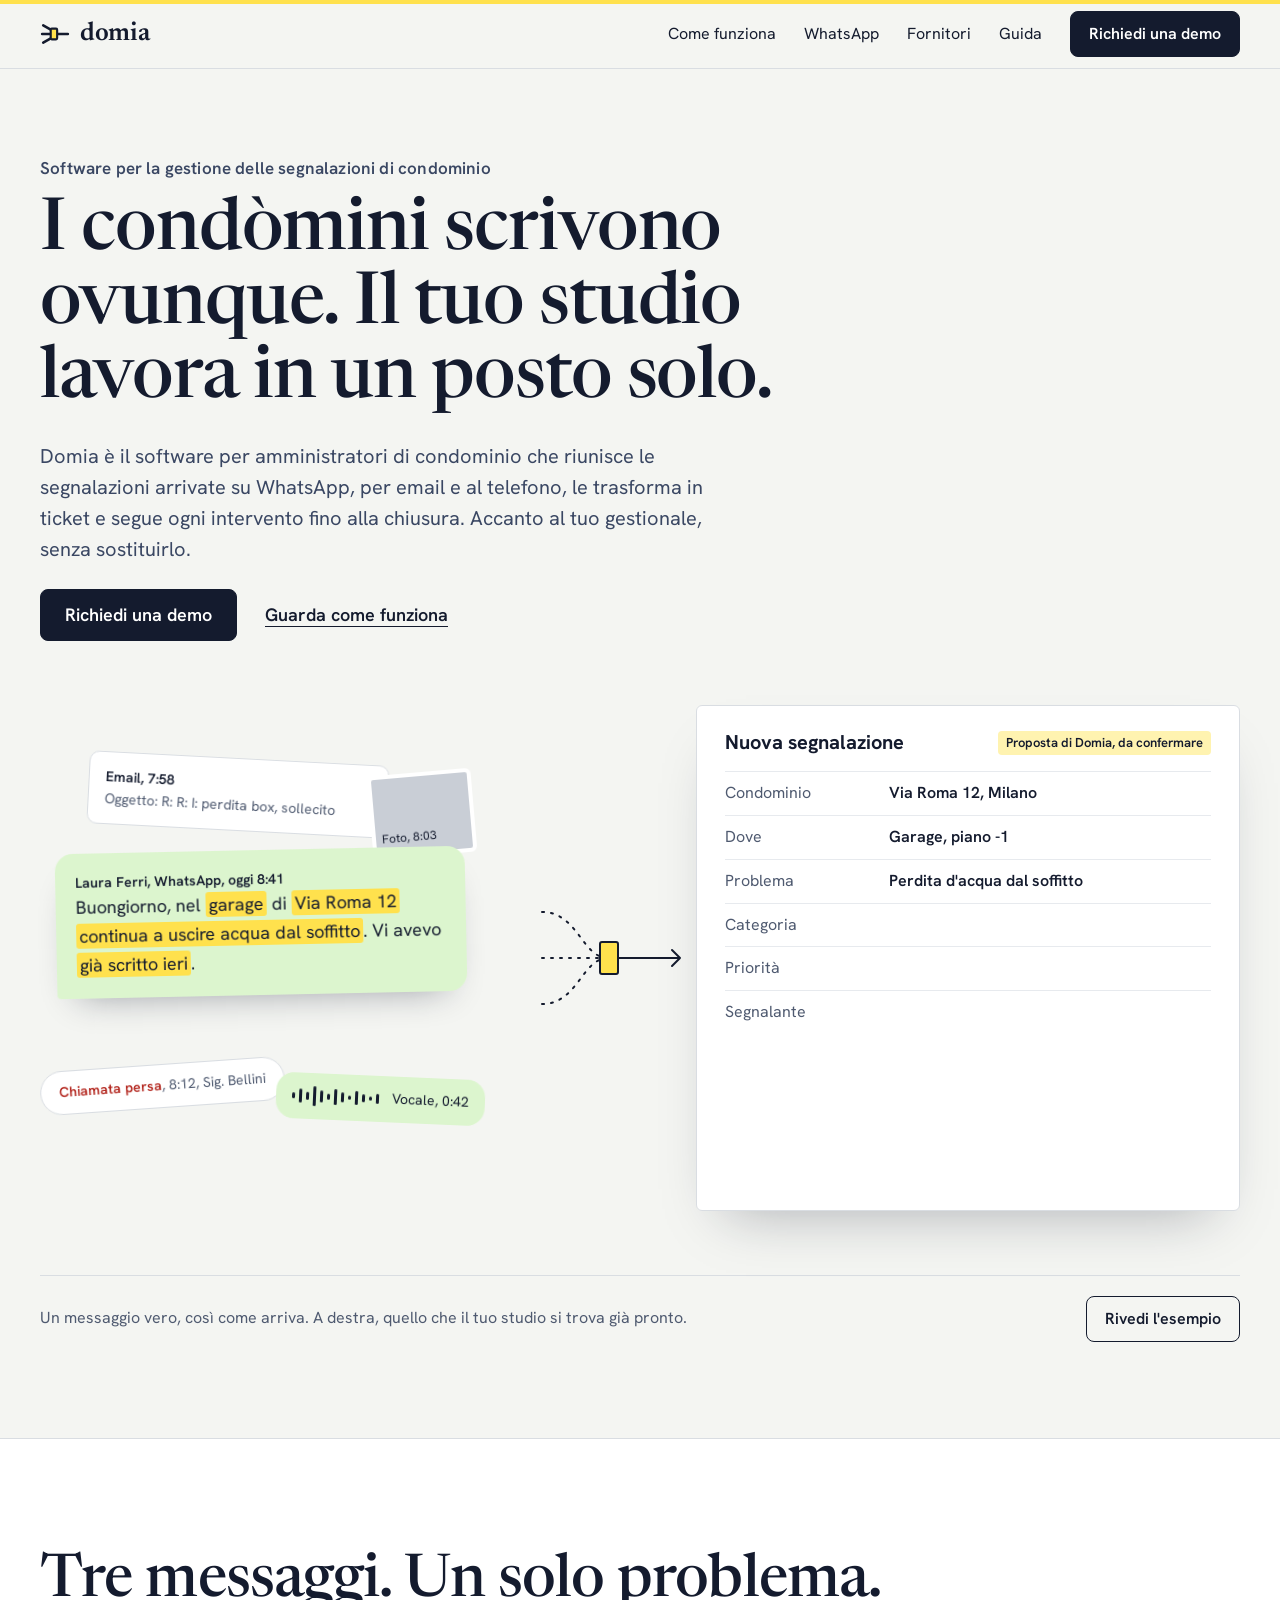
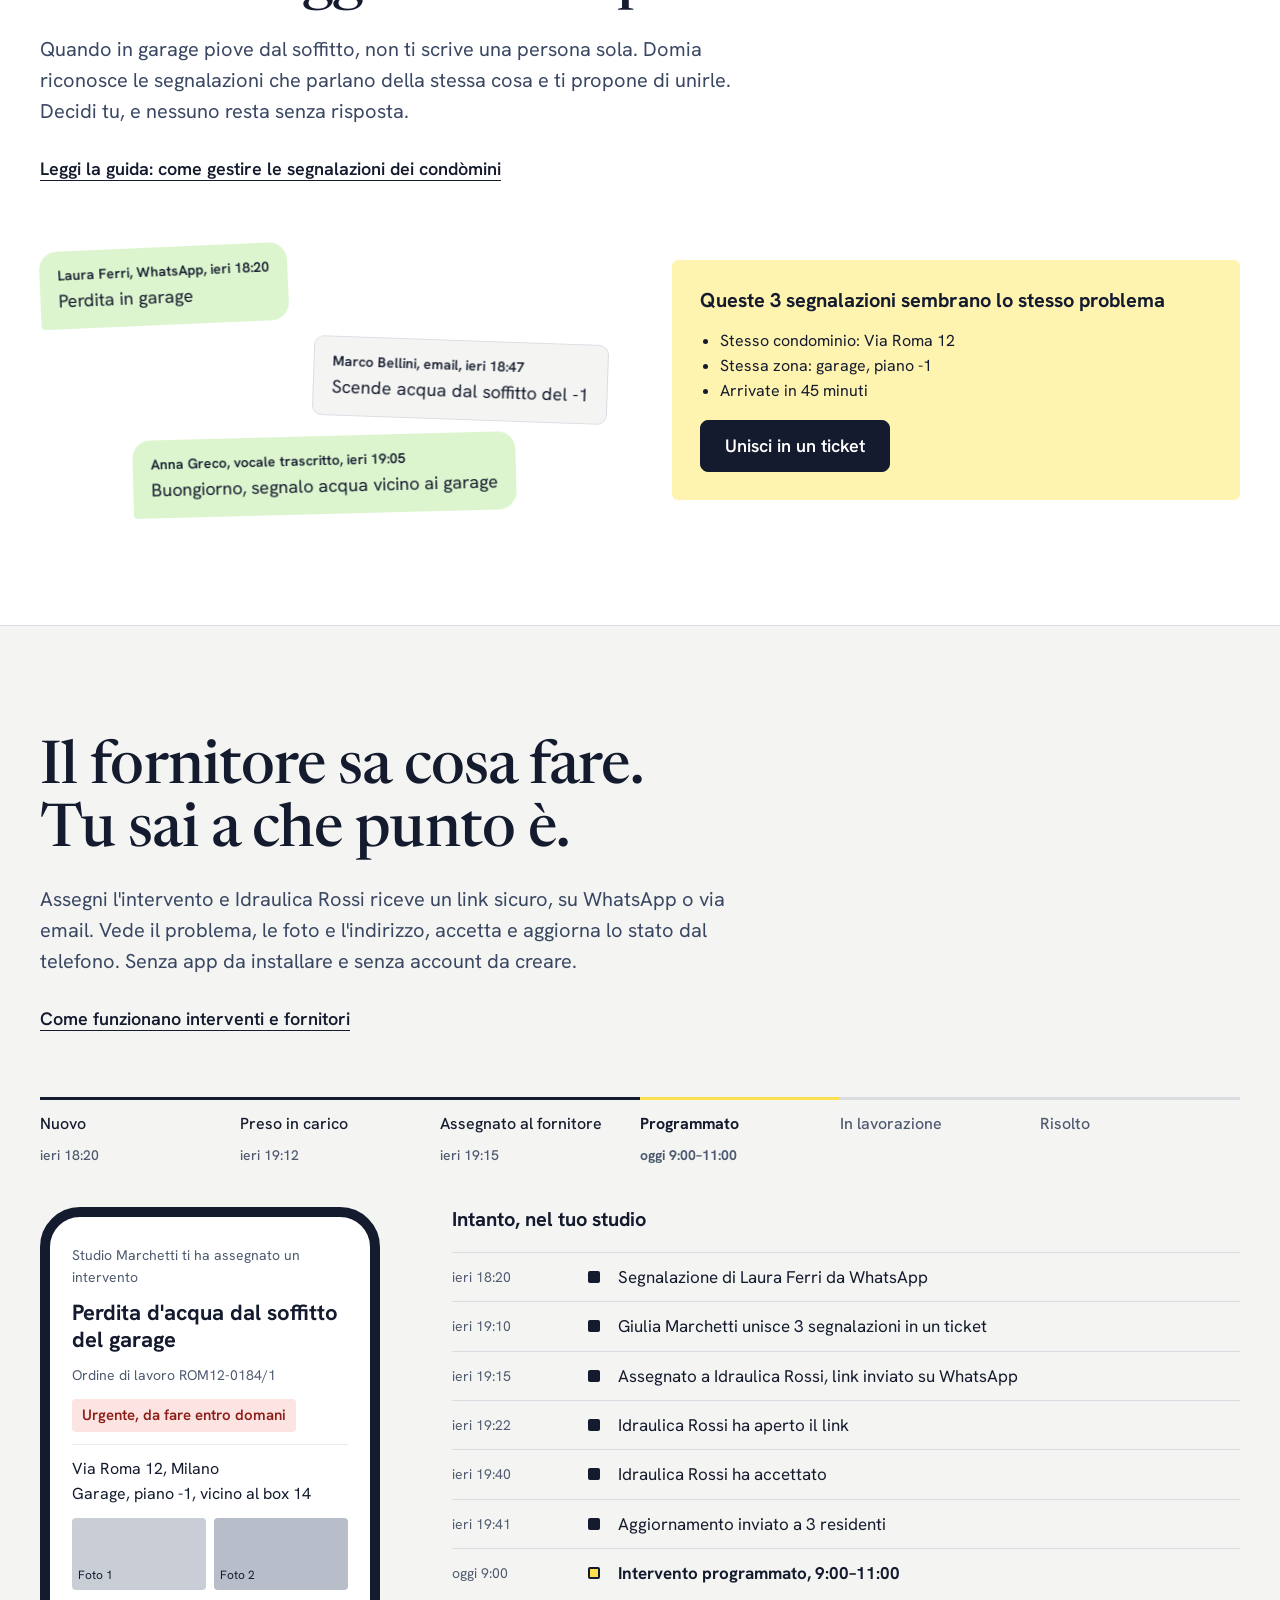
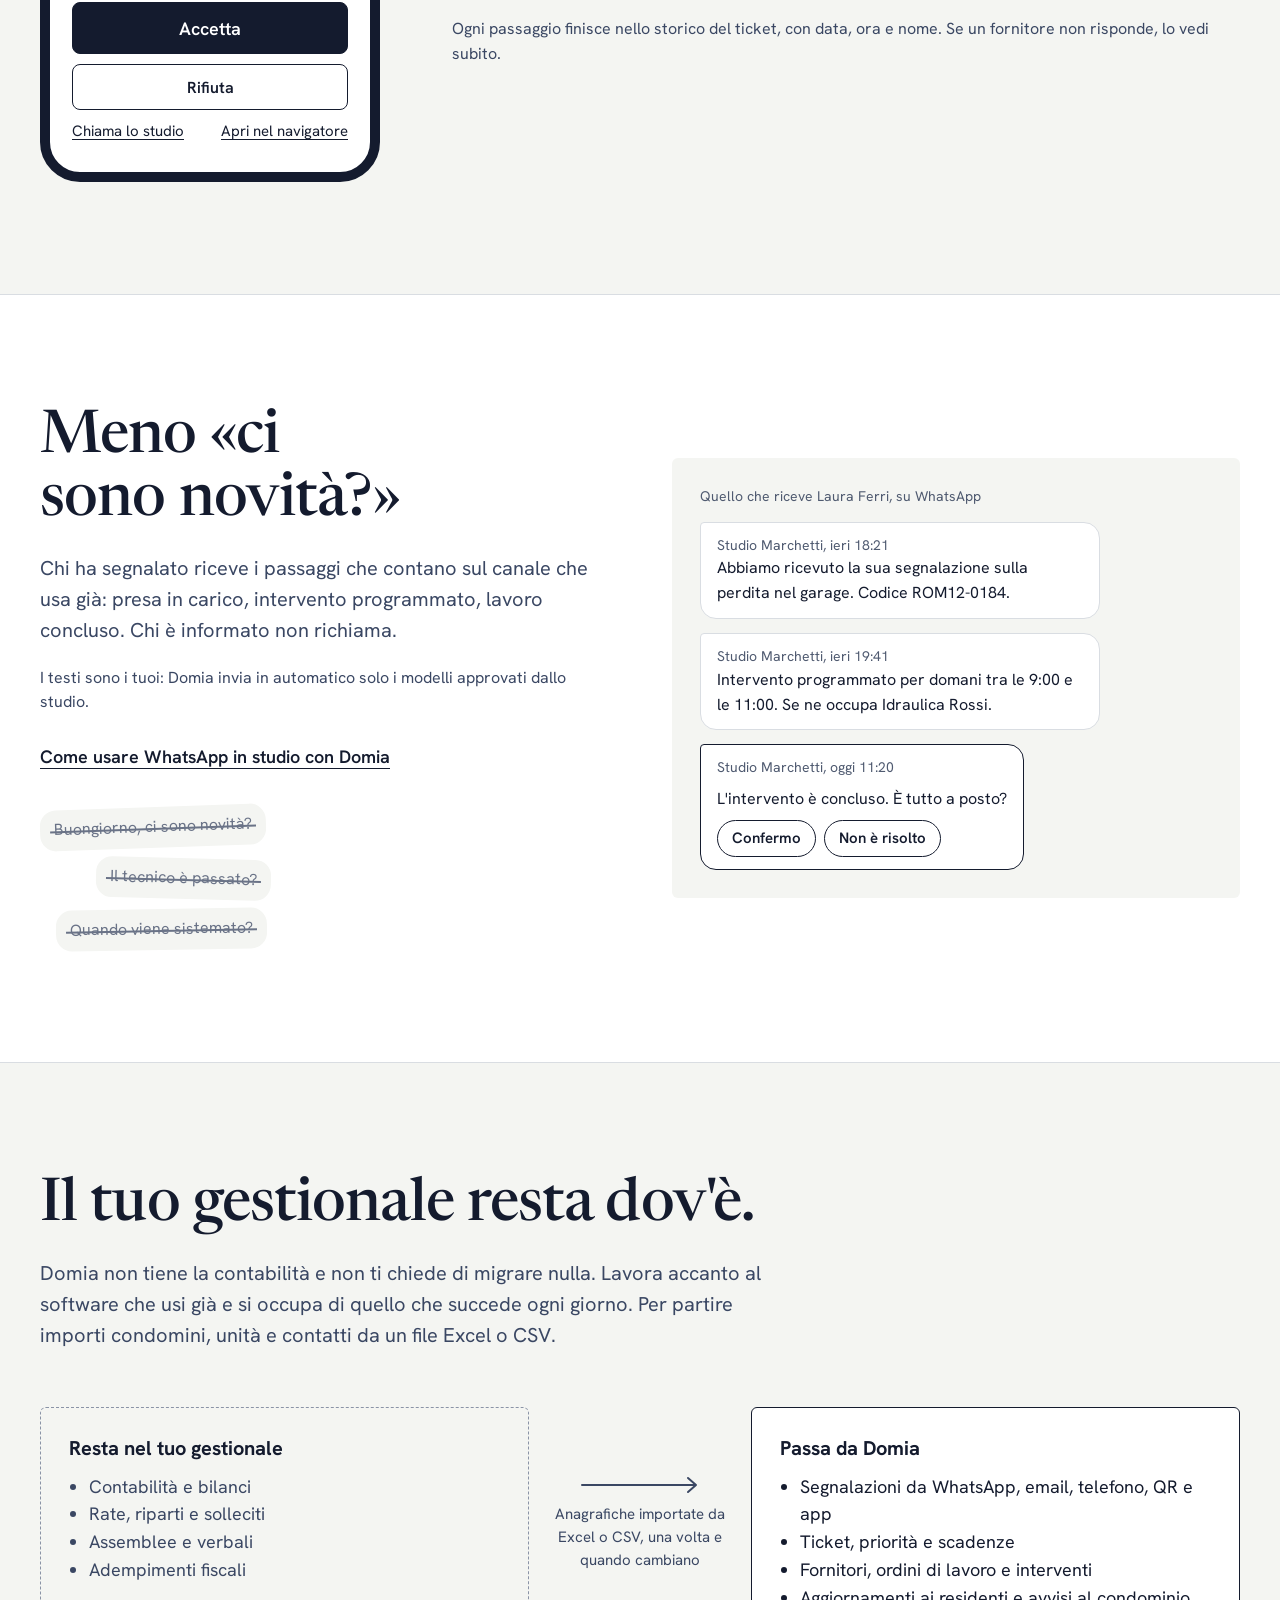
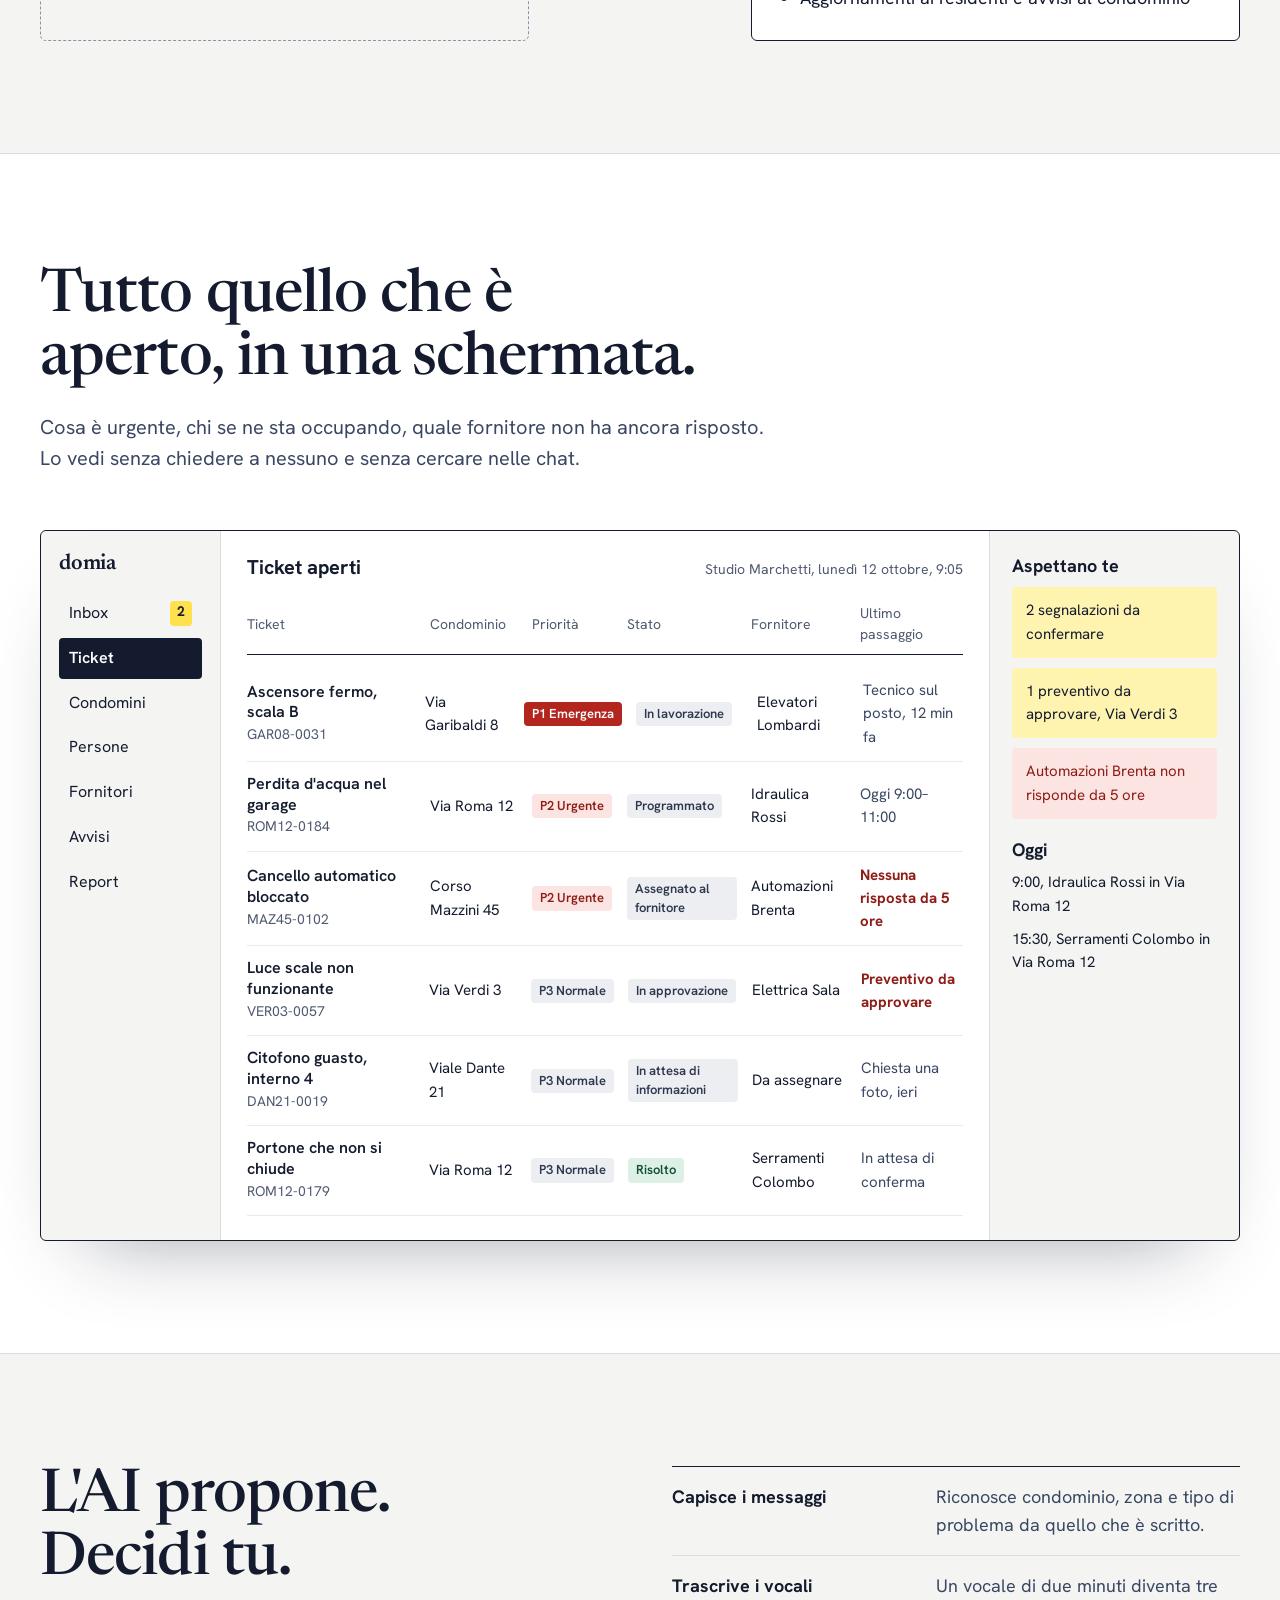
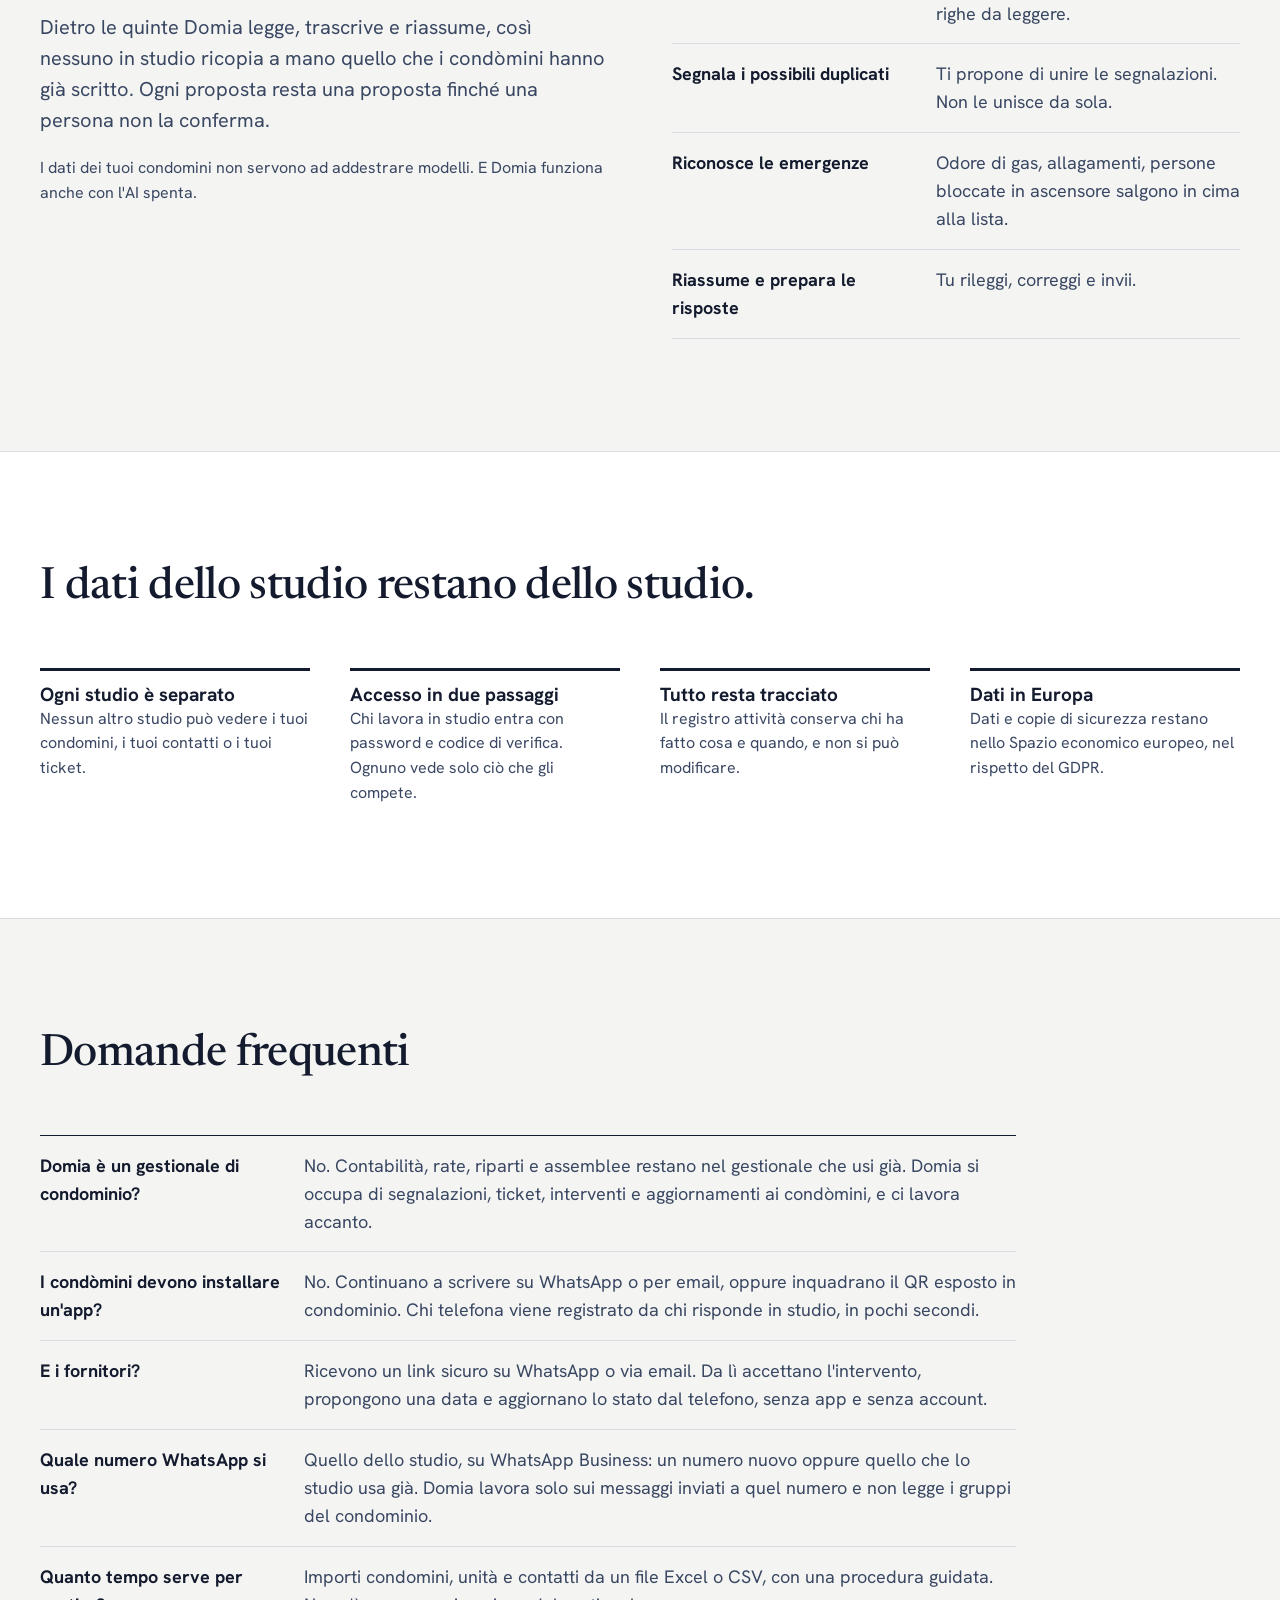
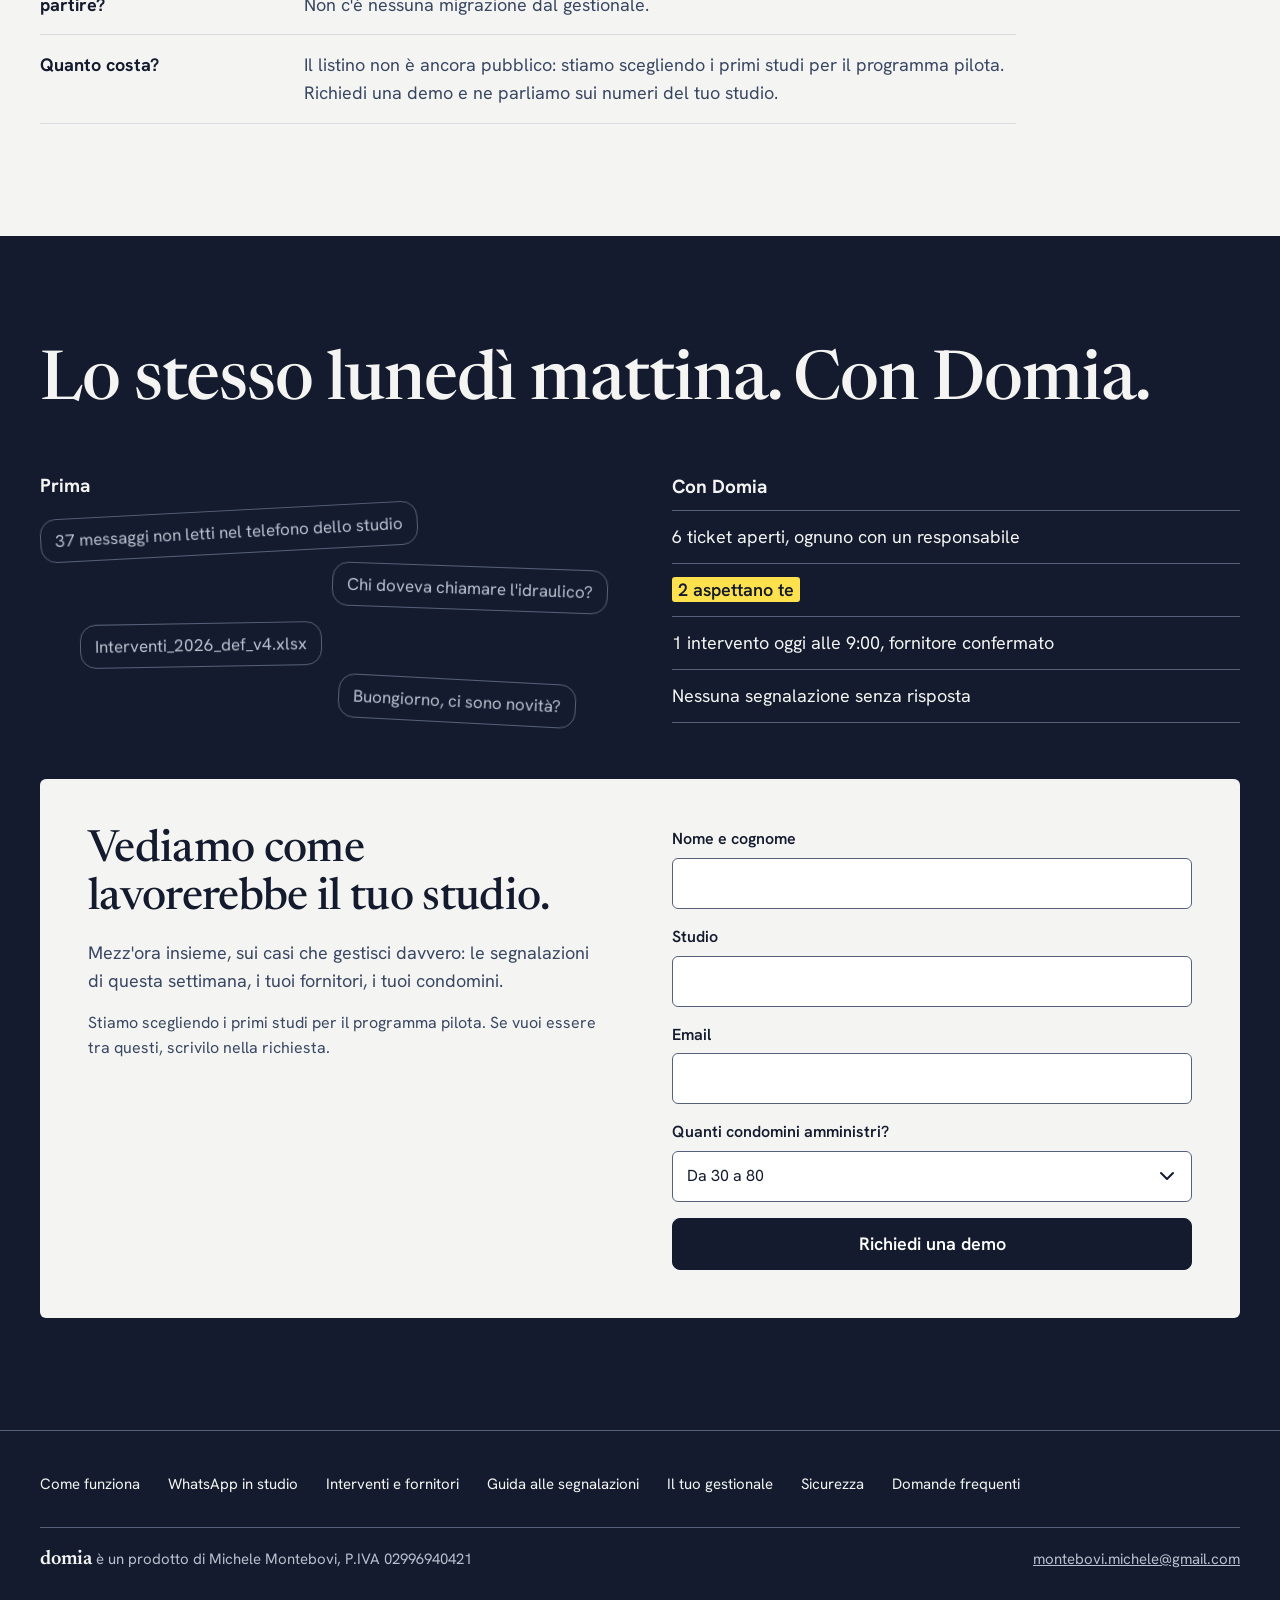
==== commit 6b847564: "Publish the prerendered site with its three new pages Built from Varanai/Domia at 1660d0b. Pages now" ====
--- a/index.html
+++ b/index.html
@@ -3,21 +3,42 @@
   <head>
     <meta charset="UTF-8" />
     <meta name="viewport" content="width=device-width, initial-scale=1.0" />
-    <title>Domia: le segnalazioni dei condomini in un posto solo</title>
-    <meta
-      name="description"
-      content="Domia raccoglie le segnalazioni da WhatsApp, email e telefono, le trasforma in interventi tracciati e tiene aggiornati i condòmini. Accanto al tuo gestionale."
-    />
-    <link rel="preconnect" href="https://fonts.googleapis.com" />
-    <link rel="preconnect" href="https://fonts.gstatic.com" crossorigin />
-    <link
-      rel="stylesheet"
-      href="https://fonts.googleapis.com/css2?family=Newsreader:opsz,wght@6..72,500..600&family=Hanken+Grotesk:wght@400..700&display=swap"
-    />
-    <script type="module" crossorigin src="/assets/index-XqBbgTzR.js"></script>
-    <link rel="stylesheet" crossorigin href="/assets/index--VtcIHoc.css">
+    <title>Domia: software per la gestione delle segnalazioni di condominio</title>
+    <meta name="description" content="Domia è il software per amministratori di condominio che riunisce le segnalazioni da WhatsApp, email e telefono, le trasforma in ticket, incarica i fornitori e tiene aggiornati i condòmini. Accanto al tuo gestionale." />
+    <link rel="canonical" href="https://getdomia.it/" />
+    <meta property="og:type" content="website" />
+    <meta property="og:site_name" content="Domia" />
+    <meta property="og:locale" content="it_IT" />
+    <meta property="og:title" content="Domia: software per la gestione delle segnalazioni di condominio" />
+    <meta property="og:description" content="Domia è il software per amministratori di condominio che riunisce le segnalazioni da WhatsApp, email e telefono, le trasforma in ticket, incarica i fornitori e tiene aggiornati i condòmini. Accanto al tuo gestionale." />
+    <meta property="og:url" content="https://getdomia.it/" />
+    <meta property="og:image" content="https://getdomia.it/og.png" />
+    <meta property="og:image:width" content="1200" />
+    <meta property="og:image:height" content="630" />
+    <meta name="twitter:card" content="summary_large_image" />
+    <script type="application/ld+json">{"@context":"https://schema.org","@graph":[{"@type":"Organization","@id":"https://getdomia.it/#organizzazione","name":"Domia","url":"https://getdomia.it/","logo":"https://getdomia.it/icon-512.png","email":"montebovi.michele@gmail.com","vatID":"IT02996940421","description":"Software per studi di amministrazione condominiale: riunisce le segnalazioni dei condòmini da WhatsApp, email e telefono, le trasforma in ticket, incarica i fornitori e invia gli aggiornamenti."},{"@type":"WebSite","@id":"https://getdomia.it/#sito","name":"Domia","url":"https://getdomia.it/","inLanguage":"it-IT","publisher":{"@id":"https://getdomia.it/#organizzazione"}},{"@type":"SoftwareApplication","@id":"https://getdomia.it/#software","name":"Domia","url":"https://getdomia.it/","description":"Software per studi di amministrazione condominiale: riunisce le segnalazioni dei condòmini da WhatsApp, email e telefono, le trasforma in ticket, incarica i fornitori e invia gli aggiornamenti.","applicationCategory":"BusinessApplication","operatingSystem":"Web","inLanguage":"it-IT","publisher":{"@id":"https://getdomia.it/#organizzazione"}}]}</script>
+    <link rel="preload" href="/assets/newsreader-latin-opsz-normal-s-izfB6B.woff2" as="font" type="font/woff2" crossorigin />
+    <link rel="preload" href="/assets/hanken-grotesk-latin-wght-normal-CaVRRdDk.woff2" as="font" type="font/woff2" crossorigin />
+    <meta name="theme-color" content="#f4f5f2" />
+    <link rel="icon" href="/favicon.ico" sizes="48x48" />
+    <link rel="icon" href="/icon.svg" type="image/svg+xml" />
+    <link rel="apple-touch-icon" href="/apple-touch-icon.png" />
+    <!-- Blocks wait for scripting to enter on scroll: without it they are shown at once. -->
+    <noscript>
+      <style>
+        [data-seen="false"],
+        [data-seen="false"] *,
+        .reveal {
+          opacity: 1 !important;
+          translate: none !important;
+          transform: none !important;
+        }
+      </style>
+    </noscript>
+    <script type="module" crossorigin src="/assets/index-DbufYC-s.js"></script>
+    <link rel="stylesheet" crossorigin href="/assets/index-Cjs3rqUf.css">
   </head>
   <body>
-    <div id="root"></div>
+    <div id="root"><a class="skip-link" href="#contenuto">Vai al contenuto</a><div class="scroll-progress" aria-hidden="true"></div><header class="site-header"><div class="container"><a class="logo-link" href="/" aria-label="Domia, pagina iniziale"><span class="logo"><svg aria-hidden="true" width="30" height="30" viewBox="0 0 28 28" fill="none"><path d="M3 6l7 4M2 14h8M3 22l7-4M16 14h10" stroke="currentColor" stroke-width="2.4" stroke-linecap="round"></path><rect x="10" y="9" width="6" height="10" rx="1" fill="var(--evidenziatore)" stroke="currentColor" stroke-width="2"></rect></svg><span class="logo-word">domia</span></span></a><nav aria-label="Principale"><a class="nav-link" href="/#come-funziona">Come funziona</a><a class="nav-link" href="/whatsapp-amministratore-condominio/">WhatsApp</a><a class="nav-link" href="/manutenzioni-fornitori-condominio/">Fornitori</a><a class="nav-link" href="/guide/gestire-segnalazioni-condominio/">Guida</a><a class="btn btn-primary" href="/#demo">Richiedi una demo</a></nav></div></header><main id="contenuto"><section class="hero"><div class="container"><div class="hero-intro"><h1 aria-label="Software per la gestione delle segnalazioni di condominio. I condòmini scrivono ovunque. Il tuo studio lavora in un posto solo."><span class="eyebrow" aria-hidden="true"><span class="word" style="--i:0">Software per la gestione delle segnalazioni di condominio</span></span> <span aria-hidden="true"><span class="word" style="--i:1">I</span> </span><span aria-hidden="true"><span class="word" style="--i:2">condòmini</span> </span><span aria-hidden="true"><span class="word" style="--i:3">scrivono</span> </span><span aria-hidden="true"><span class="word" style="--i:4">ovunque.</span> </span><span aria-hidden="true"><span class="word" style="--i:5">Il</span> </span><span aria-hidden="true"><span class="word" style="--i:6">tuo</span> </span><span aria-hidden="true"><span class="word" style="--i:7">studio</span> </span><span aria-hidden="true"><span class="word" style="--i:8">lavora</span> </span><span aria-hidden="true"><span class="word" style="--i:9">in</span> </span><span aria-hidden="true"><span class="word" style="--i:10">un</span> </span><span aria-hidden="true"><span class="word" style="--i:11">posto</span> </span><span aria-hidden="true"><span class="word" style="--i:12">solo.</span> </span></h1><p class="lede">Domia è il software per amministratori di condominio che riunisce le segnalazioni arrivate su WhatsApp, per email e al telefono, le trasforma in ticket e segue ogni intervento fino alla chiusura. Accanto al tuo gestionale, senza sostituirlo.</p><div class="hero-actions"><a class="btn btn-primary btn-large" href="#demo">Richiedi una demo</a><a class="link-strong" href="#come-funziona">Guarda come funziona</a></div></div><div class="stage"><div class="pile"><div class="frag frag-email" aria-hidden="true"><strong>Email, 7:58</strong><span class="frag-detail">Oggetto: R: R: I: perdita box, sollecito</span></div><div class="frag frag-foto" aria-hidden="true">Foto, 8:03</div><div class="frag frag-call" aria-hidden="true"><strong>Chiamata persa</strong><span class="frag-detail">, 8:12, Sig. Bellini</span></div><div class="frag frag-voice" aria-hidden="true"><svg width="92" height="22" viewBox="0 0 92 22" aria-hidden="true"><rect x="0" y="8" width="3" height="6" rx="1.5" fill="currentColor"></rect><rect x="7" y="4" width="3" height="14" rx="1.5" fill="currentColor"></rect><rect x="14" y="7" width="3" height="8" rx="1.5" fill="currentColor"></rect><rect x="21" y="1" width="3" height="20" rx="1.5" fill="currentColor"></rect><rect x="28" y="5" width="3" height="12" rx="1.5" fill="currentColor"></rect><rect x="35" y="8" width="3" height="6" rx="1.5" fill="currentColor"></rect><rect x="42" y="3" width="3" height="16" rx="1.5" fill="currentColor"></rect><rect x="49" y="6" width="3" height="10" rx="1.5" fill="currentColor"></rect><rect x="56" y="9" width="3" height="4" rx="1.5" fill="currentColor"></rect><rect x="63" y="4" width="3" height="14" rx="1.5" fill="currentColor"></rect><rect x="70" y="7" width="3" height="8" rx="1.5" fill="currentColor"></rect><rect x="77" y="9" width="3" height="4" rx="1.5" fill="currentColor"></rect><rect x="84" y="6" width="3" height="10" rx="1.5" fill="currentColor"></rect></svg>Vocale, 0:42</div><div class="bubble bubble-main"><p class="bubble-meta">Laura Ferri, WhatsApp, oggi 8:41</p><p>Buongiorno, nel<!-- --> <span class="mark" data-on="false" data-frase="garage">garage</span> <!-- -->di<!-- --> <span class="mark" data-on="false" data-frase="via">Via Roma 12</span> <span class="mark mark-2" data-on="false" data-frase="acqua">continua a uscire acqua dal soffitto</span>. Vi avevo<!-- --> <span class="mark mark-3" data-on="false" data-frase="ieri">già scritto ieri</span>.</p></div></div><div class="connector" aria-hidden="true" data-running="true"><svg class="connector-wide" width="150" height="120" viewBox="0 0 150 120"><path d="M4 14C40 14 44 60 70 60M4 60h66M4 106C40 106 44 60 70 60" fill="none" stroke="currentColor" stroke-width="2" stroke-linecap="round" stroke-dasharray="2 7"></path><rect x="62" y="44" width="18" height="32" rx="2" fill="var(--evidenziatore)" stroke="currentColor" stroke-width="2"></rect><path d="M80 60h62M134 52l8 8-8 8" fill="none" stroke="currentColor" stroke-width="2" stroke-linecap="round" stroke-linejoin="round"></path></svg><svg class="connector-tall" width="40" height="74" viewBox="0 0 40 74"><path d="M20 2v20M20 50v20M12 62l8 8 8-8" fill="none" stroke="currentColor" stroke-width="2" stroke-linecap="round" stroke-linejoin="round"></path><rect x="6" y="24" width="28" height="24" rx="2" fill="var(--evidenziatore)" stroke="currentColor" stroke-width="2"></rect></svg></div><div class="card card-raised segnalazione"><div class="segnalazione-head"><h2 class="card-title">Nuova segnalazione</h2><span class="tag tag-proposta">Proposta di Domia, da confermare</span></div><dl class="fields"><div class="field"><dt>Condominio</dt><dd class="reveal landing" data-on="false" data-destinazione="Condominio">Via Roma 12, Milano</dd></div><div class="field"><dt>Dove</dt><dd class="reveal landing" data-on="false" data-destinazione="Dove">Garage, piano -1</dd></div><div class="field"><dt>Problema</dt><dd class="reveal landing" data-on="false" data-destinazione="Problema">Perdita d&#x27;acqua dal soffitto</dd></div><div class="field"><dt>Categoria</dt><dd class="reveal landing" data-on="false" data-destinazione="Categoria">Idraulica e perdite</dd></div><div class="field"><dt>Priorità</dt><dd class="reveal landing" data-on="false" data-destinazione="Priorità">P2 Urgente</dd></div><div class="field"><dt>Segnalante</dt><dd class="reveal landing" data-on="false" data-destinazione="Segnalante">Laura Ferri, scala B, interno 7</dd></div></dl><p class="notice reveal landing" data-on="false" data-destinazione="duplicato"><strong>Possibile duplicato.</strong> Sembra la stessa perdita del ticket ROM12-0184, aperto ieri alle 18:20.</p><div class="mock-actions reveal" data-on="false" aria-hidden="true"><span class="btn btn-primary">Collega a ROM12-0184</span><span class="btn btn-secondary">Crea un nuovo ticket</span></div></div></div><div class="stage-foot"><p>Un messaggio vero, così come arriva. A destra, quello che il tuo studio si trova già pronto.</p><button type="button" class="btn btn-secondary">Rivedi l&#x27;esempio</button></div></div></section><section id="come-funziona" class="section section-white"><div class="container"><div class="rise section-intro" data-seen="false"><h2>Tre messaggi. Un solo problema.</h2><p class="lede">Quando in garage piove dal soffitto, non ti scrive una persona sola. Domia riconosce le segnalazioni che parlano della stessa cosa e ti propone di unirle. Decidi tu, e nessuno resta senza risposta.</p><a class="link-strong" href="/guide/gestire-segnalazioni-condominio/">Leggi la guida: come gestire le segnalazioni dei condòmini</a></div><div class="split"><ul class="messages cascade" data-aligned="false" data-seen="false"><li class="bubble"><p class="bubble-meta">Laura Ferri<!-- -->, <!-- -->WhatsApp<!-- -->, <!-- -->ieri 18:20</p><p>Perdita in garage</p></li><li class="bubble bubble-email"><p class="bubble-meta">Marco Bellini<!-- -->, <!-- -->email<!-- -->, <!-- -->ieri 18:47</p><p>Scende acqua dal soffitto del -1</p></li><li class="bubble"><p class="bubble-meta">Anna Greco<!-- -->, <!-- -->vocale trascritto<!-- -->, <!-- -->ieri 19:05</p><p>Buongiorno, segnalo acqua vicino ai garage</p></li></ul><div class="rise" data-seen="false"><div class="proposal"><h3>Queste 3 segnalazioni sembrano lo stesso problema</h3><ul><li>Stesso condominio: Via Roma 12</li><li>Stessa zona: garage, piano -1</li><li>Arrivate in 45 minuti</li></ul><button type="button" class="btn btn-primary btn-large">Unisci in un ticket</button></div><p class="visually-hidden" role="status"></p></div></div></div></section><section class="section"><div class="container"><div class="rise section-intro" data-seen="false"><h2>Il fornitore sa cosa fare. Tu sai a che punto è.</h2><p class="lede">Assegni l&#x27;intervento e Idraulica Rossi riceve un link sicuro, su WhatsApp o via email. Vede il problema, le foto e l&#x27;indirizzo, accetta e aggiorna lo stato dal telefono. Senza app da installare e senza account da creare.</p><a class="link-strong" href="/manutenzioni-fornitori-condominio/">Come funzionano interventi e fornitori</a></div><div data-seen="false" class="progress"><ol class="track" aria-label="Stato del ticket ROM12-0184"><li data-step="fatto" style="--i:0"><span>Nuovo</span><span class="data">ieri 18:20</span></li><li data-step="fatto" style="--i:1"><span>Preso in carico</span><span class="data">ieri 19:12</span></li><li data-step="fatto" style="--i:2"><span>Assegnato al fornitore</span><span class="data">ieri 19:15</span></li><li data-step="ora" style="--i:3"><span>Programmato</span><span class="data">oggi 9:00–11:00</span></li><li data-step="dopo" style="--i:4"><span>In lavorazione</span><span class="data"></span></li><li data-step="dopo" style="--i:5"><span>Risolto</span><span class="data"></span></li></ol><div class="split split-top"><figure class="supplier"><figcaption class="caption">Quello che vede il fornitore</figcaption><div class="phone"><p class="data">Studio Marchetti ti ha assegnato un intervento</p><p class="ticket-title">Perdita d&#x27;acqua dal soffitto del garage</p><p class="data">Ordine di lavoro ROM12-0184/1</p><p class="tag tag-p2 tag-block">Urgente, da fare entro domani</p><p class="phone-address">Via Roma 12, Milano<br/>Garage, piano -1, vicino al box 14</p><div class="photos" aria-hidden="true"><span>Foto 1</span><span>Foto 2</span></div><div class="phone-actions" aria-hidden="true"><span class="btn btn-primary btn-large">Accetta</span><span class="btn btn-secondary">Rifiuta</span><span class="phone-links"><span>Chiama lo studio</span><span>Apri nel navigatore</span></span></div></div></figure><div class="history"><h3>Intanto, nel tuo studio</h3><ol><li data-step="fatto" style="--i:0"><span class="data">ieri 18:20</span><span class="dot" aria-hidden="true"></span><span class="history-what">Segnalazione di Laura Ferri da WhatsApp</span></li><li data-step="fatto" style="--i:1"><span class="data">ieri 19:10</span><span class="dot" aria-hidden="true"></span><span class="history-what">Giulia Marchetti unisce 3 segnalazioni in un ticket</span></li><li data-step="fatto" style="--i:2"><span class="data">ieri 19:15</span><span class="dot" aria-hidden="true"></span><span class="history-what">Assegnato a Idraulica Rossi, link inviato su WhatsApp</span></li><li data-step="fatto" style="--i:3"><span class="data">ieri 19:22</span><span class="dot" aria-hidden="true"></span><span class="history-what">Idraulica Rossi ha aperto il link</span></li><li data-step="fatto" style="--i:4"><span class="data">ieri 19:40</span><span class="dot" aria-hidden="true"></span><span class="history-what">Idraulica Rossi ha accettato</span></li><li data-step="fatto" style="--i:5"><span class="data">ieri 19:41</span><span class="dot" aria-hidden="true"></span><span class="history-what">Aggiornamento inviato a 3 residenti</span></li><li data-step="ora" style="--i:6"><span class="data">oggi 9:00</span><span class="dot" aria-hidden="true"></span><span class="history-what">Intervento programmato, 9:00–11:00</span></li></ol><p class="soft">Ogni passaggio finisce nello storico del ticket, con data, ora e nome. Se un fornitore non risponde, lo vedi subito.</p></div></div></div></div></section><section class="section section-white"><div class="container split"><div class="rise section-intro" data-seen="false"><h2>Meno «ci sono novità?»</h2><p class="lede">Chi ha segnalato riceve i passaggi che contano sul canale che usa già: presa in carico, intervento programmato, lavoro concluso. Chi è informato non richiama.</p><p class="soft">I testi sono i tuoi: Domia invia in automatico solo i modelli approvati dallo studio.</p><a class="link-strong" href="/whatsapp-amministratore-condominio/">Come usare WhatsApp in studio con Domia</a><div class="questions" aria-hidden="true"><span>Buongiorno, ci sono novità?</span><span>Il tecnico è passato?</span><span>Quando viene sistemato?</span></div></div><div class="rise thread" data-seen="false"><p class="caption">Quello che riceve Laura Ferri, su WhatsApp</p><div class="update"><p class="data">Studio Marchetti, <!-- -->ieri 18:21</p><p>Abbiamo ricevuto la sua segnalazione sulla perdita nel garage. Codice ROM12-0184.</p></div><div class="update"><p class="data">Studio Marchetti, <!-- -->ieri 19:41</p><p>Intervento programmato per domani tra le 9:00 e le 11:00. Se ne occupa Idraulica Rossi.</p></div><div class="update update-last"><p class="data">Studio Marchetti, oggi 11:20</p><p>L&#x27;intervento è concluso. È tutto a posto?</p><p class="replies" aria-hidden="true"><span>Confermo</span><span>Non è risolto</span></p></div></div></div></section><section id="gestionale" class="section"><div class="container"><div class="rise section-intro" data-seen="false"><h2>Il tuo gestionale resta dov&#x27;è.</h2><p class="lede">Domia non tiene la contabilità e non ti chiede di migrare nulla. Lavora accanto al software che usi già e si occupa di quello che succede ogni giorno. Per partire importi condomini, unità e contatti da un file Excel o CSV.</p></div><div class="rise scope cascade" data-seen="false"><div class="scope-box scope-outside"><h3>Resta nel tuo gestionale</h3><ul><li>Contabilità e bilanci</li><li>Rate, riparti e solleciti</li><li>Assemblee e verbali</li><li>Adempimenti fiscali</li></ul></div><div class="scope-import"><svg aria-hidden="true" width="120" height="20" viewBox="0 0 120 20" fill="none"><path d="M2 10h114M108 3l8 7-8 7" stroke="currentColor" stroke-width="2" stroke-linecap="round" stroke-linejoin="round"></path></svg><span>Anagrafiche importate da Excel o CSV, una volta e quando cambiano</span></div><div class="scope-box scope-inside"><h3>Passa da Domia</h3><ul><li>Segnalazioni da WhatsApp, email, telefono, QR e app</li><li>Ticket, priorità e scadenze</li><li>Fornitori, ordini di lavoro e interventi</li><li>Aggiornamenti ai residenti e avvisi al condominio</li></ul></div></div></div></section><section class="section section-white"><div class="container"><div class="rise section-intro" data-seen="false"><h2>Tutto quello che è aperto, in una schermata.</h2><p class="lede">Cosa è urgente, chi se ne sta occupando, quale fornitore non ha ancora risposto. Lo vedi senza chiedere a nessuno e senza cercare nelle chat.</p></div><div class="rise screen" data-seen="false"><div class="screen-menu" aria-hidden="true"><span class="logo-word">domia</span><span data-current="false">Inbox<span class="count">2</span></span><span data-current="true">Ticket</span><span data-current="false">Condomini</span><span data-current="false">Persone</span><span data-current="false">Fornitori</span><span data-current="false">Avvisi</span><span data-current="false">Report</span></div><div class="screen-main"><div class="screen-head"><h3>Ticket aperti</h3><span class="data">Studio Marchetti, lunedì 12 ottobre, 9:05</span></div><div class="ticket-columns" aria-hidden="true"><span>Ticket</span><span>Condominio</span><span>Priorità</span><span>Stato</span><span>Fornitore</span><span>Ultimo passaggio</span></div><ul class="tickets"><li><span class="ticket-name"><strong>Ascensore fermo, scala B</strong><span class="data">GAR08-0031</span></span><span class="ticket-condo">Via Garibaldi 8</span><span><span class="tag tag-p1">P1 Emergenza</span></span><span><span class="tag">In lavorazione</span></span><span class="ticket-supplier">Elevatori Lombardi</span><span class="ticket-last" data-attention="false">Tecnico sul posto, 12 min fa</span></li><li><span class="ticket-name"><strong>Perdita d&#x27;acqua nel garage</strong><span class="data">ROM12-0184</span></span><span class="ticket-condo">Via Roma 12</span><span><span class="tag tag-p2">P2 Urgente</span></span><span><span class="tag">Programmato</span></span><span class="ticket-supplier">Idraulica Rossi</span><span class="ticket-last" data-attention="false">Oggi 9:00–11:00</span></li><li><span class="ticket-name"><strong>Cancello automatico bloccato</strong><span class="data">MAZ45-0102</span></span><span class="ticket-condo">Corso Mazzini 45</span><span><span class="tag tag-p2">P2 Urgente</span></span><span><span class="tag">Assegnato al fornitore</span></span><span class="ticket-supplier">Automazioni Brenta</span><span class="ticket-last" data-attention="true">Nessuna risposta da 5 ore</span></li><li><span class="ticket-name"><strong>Luce scale non funzionante</strong><span class="data">VER03-0057</span></span><span class="ticket-condo">Via Verdi 3</span><span><span class="tag tag-p3">P3 Normale</span></span><span><span class="tag">In approvazione</span></span><span class="ticket-supplier">Elettrica Sala</span><span class="ticket-last" data-attention="true">Preventivo da approvare</span></li><li><span class="ticket-name"><strong>Citofono guasto, interno 4</strong><span class="data">DAN21-0019</span></span><span class="ticket-condo">Viale Dante 21</span><span><span class="tag tag-p3">P3 Normale</span></span><span><span class="tag">In attesa di informazioni</span></span><span class="ticket-supplier">Da assegnare</span><span class="ticket-last" data-attention="false">Chiesta una foto, ieri</span></li><li><span class="ticket-name"><strong>Portone che non si chiude</strong><span class="data">ROM12-0179</span></span><span class="ticket-condo">Via Roma 12</span><span><span class="tag tag-p3">P3 Normale</span></span><span><span class="tag tag-risolto">Risolto</span></span><span class="ticket-supplier">Serramenti Colombo</span><span class="ticket-last" data-attention="false">In attesa di conferma</span></li></ul></div><div class="screen-side"><h3>Aspettano te</h3><p class="waiting">2 segnalazioni da confermare</p><p class="waiting">1 preventivo da approvare, Via Verdi 3</p><p class="waiting waiting-late">Automazioni Brenta non risponde da 5 ore</p><h3>Oggi</h3><p>9:00, Idraulica Rossi in Via Roma 12</p><p>15:30, Serramenti Colombo in Via Roma 12</p></div></div></div></section><section class="section"><div class="container split split-top"><div class="rise section-intro" data-seen="false"><h2>L&#x27;AI propone. Decidi tu.</h2><p class="lede">Dietro le quinte Domia legge, trascrive e riassume, così nessuno in studio ricopia a mano quello che i condòmini hanno già scritto. Ogni proposta resta una proposta finché una persona non la conferma.</p><p class="soft">I dati dei tuoi condomini non servono ad addestrare modelli. E Domia funziona anche con l&#x27;AI spenta.</p></div><dl class="abilities cascade" data-seen="false"><div><dt>Capisce i messaggi</dt><dd>Riconosce condominio, zona e tipo di problema da quello che è scritto.</dd></div><div><dt>Trascrive i vocali</dt><dd>Un vocale di due minuti diventa tre righe da leggere.</dd></div><div><dt>Segnala i possibili duplicati</dt><dd>Ti propone di unire le segnalazioni. Non le unisce da sola.</dd></div><div><dt>Riconosce le emergenze</dt><dd>Odore di gas, allagamenti, persone bloccate in ascensore salgono in cima alla lista.</dd></div><div><dt>Riassume e prepara le risposte</dt><dd>Tu rileggi, correggi e invii.</dd></div></dl></div></section><section id="sicurezza" class="section section-white section-compact"><div class="container"><h2 class="h2-small">I dati dello studio restano dello studio.</h2><ul class="guarantees cascade" data-seen="false"><li><h3>Ogni studio è separato</h3><p>Nessun altro studio può vedere i tuoi condomini, i tuoi contatti o i tuoi ticket.</p></li><li><h3>Accesso in due passaggi</h3><p>Chi lavora in studio entra con password e codice di verifica. Ognuno vede solo ciò che gli compete.</p></li><li><h3>Tutto resta tracciato</h3><p>Il registro attività conserva chi ha fatto cosa e quando, e non si può modificare.</p></li><li><h3>Dati in Europa</h3><p>Dati e copie di sicurezza restano nello Spazio economico europeo, nel rispetto del GDPR.</p></li></ul></div></section><section id="domande" class="section"><div class="container"><div class="rise section-intro" data-seen="false"><h2 class="h2-small">Domande frequenti</h2></div><dl class="abilities faq"><div><dt>Domia è un gestionale di condominio?</dt><dd>No. Contabilità, rate, riparti e assemblee restano nel gestionale che usi già. Domia si occupa di segnalazioni, ticket, interventi e aggiornamenti ai condòmini, e ci lavora accanto.</dd></div><div><dt>I condòmini devono installare un&#x27;app?</dt><dd>No. Continuano a scrivere su WhatsApp o per email, oppure inquadrano il QR esposto in condominio. Chi telefona viene registrato da chi risponde in studio, in pochi secondi.</dd></div><div><dt>E i fornitori?</dt><dd>Ricevono un link sicuro su WhatsApp o via email. Da lì accettano l&#x27;intervento, propongono una data e aggiornano lo stato dal telefono, senza app e senza account.</dd></div><div><dt>Quale numero WhatsApp si usa?</dt><dd>Quello dello studio, su WhatsApp Business: un numero nuovo oppure quello che lo studio usa già. Domia lavora solo sui messaggi inviati a quel numero e non legge i gruppi del condominio.</dd></div><div><dt>Quanto tempo serve per partire?</dt><dd>Importi condomini, unità e contatti da un file Excel o CSV, con una procedura guidata. Non c&#x27;è nessuna migrazione dal gestionale.</dd></div><div><dt>Quanto costa?</dt><dd>Il listino non è ancora pubblico: stiamo scegliendo i primi studi per il programma pilota. Richiedi una demo e ne parliamo sui numeri del tuo studio.</dd></div></dl></div></section><section id="demo" class="section section-ink"><div class="container"><h2 class="h2-large">Lo stesso lunedì mattina. Con Domia.</h2><div class="rise monday" data-seen="false"><div class="monday-before"><h3>Prima</h3><ul><li>37 messaggi non letti nel telefono dello studio</li><li>Chi doveva chiamare l&#x27;idraulico?</li><li>Interventi_2026_def_v4.xlsx</li><li>Buongiorno, ci sono novità?</li></ul></div><div class="monday-after"><h3>Con Domia</h3><ul><li>6 ticket aperti, ognuno con un responsabile</li><li><span class="mark" data-on="true">2 aspettano te</span></li><li>1 intervento oggi alle 9:00, fornitore confermato</li><li>Nessuna segnalazione senza risposta</li></ul></div></div><div class="rise request" data-seen="false"><div class="request-intro"><h2 class="h2-small">Vediamo come lavorerebbe il tuo studio.</h2><p>Mezz&#x27;ora insieme, sui casi che gestisci davvero: le segnalazioni di questa settimana, i tuoi fornitori, i tuoi condomini.</p><p class="soft">Stiamo scegliendo i primi studi per il programma pilota. Se vuoi essere tra questi, scrivilo nella richiesta.</p></div><form class="request-form" noValidate=""><div class="form-field"><label for="nome">Nome e cognome</label><input id="nome" type="text" autoComplete="name" name="nome"/></div><div class="form-field"><label for="studio">Studio</label><input id="studio" type="text" autoComplete="organization" name="studio"/></div><div class="form-field"><label for="email">Email</label><input id="email" type="email" autoComplete="email" name="email"/></div><div class="form-field"><label for="condomini">Quanti condomini amministri?</label><select id="condomini" name="condomini"><option>Meno di 30</option><option selected="">Da 30 a 80</option><option>Da 80 a 150</option><option>Più di 150</option></select></div><button type="submit" class="btn btn-primary btn-large">Richiedi una demo</button></form></div></div></section></main><footer class="site-footer"><div class="container"><nav class="footer-nav" aria-label="Pagine del sito"><ul><li><a href="/#come-funziona">Come funziona</a></li><li><a href="/whatsapp-amministratore-condominio/">WhatsApp in studio</a></li><li><a href="/manutenzioni-fornitori-condominio/">Interventi e fornitori</a></li><li><a href="/guide/gestire-segnalazioni-condominio/">Guida alle segnalazioni</a></li><li><a href="/#gestionale">Il tuo gestionale</a></li><li><a href="/#sicurezza">Sicurezza</a></li><li><a href="/#domande">Domande frequenti</a></li></ul></nav><p><span class="logo-word">domia</span> è un prodotto di <!-- -->Michele Montebovi<!-- -->, P.IVA<!-- --> <!-- -->02996940421</p><p><a href="mailto:montebovi.michele@gmail.com">montebovi.michele@gmail.com</a></p></div></footer></div>
   </body>
 </html>
--- a/assets/index-Cjs3rqUf.css
+++ b/assets/index-Cjs3rqUf.css
@@ -0,0 +1 @@
+@font-face{font-family:Hanken Grotesk Variable;font-style:normal;font-display:swap;font-weight:100 900;src:url([data-uri]) format("woff2-variations");unicode-range:U+0460-052F,U+1C80-1C8A,U+20B4,U+2DE0-2DFF,U+A640-A69F,U+FE2E-FE2F}@font-face{font-family:Hanken Grotesk Variable;font-style:normal;font-display:swap;font-weight:100 900;src:url(/assets/hanken-grotesk-vietnamese-wght-normal-CHiFlh_0.woff2) format("woff2-variations");unicode-range:U+0102-0103,U+0110-0111,U+0128-0129,U+0168-0169,U+01A0-01A1,U+01AF-01B0,U+0300-0301,U+0303-0304,U+0308-0309,U+0323,U+0329,U+1EA0-1EF9,U+20AB}@font-face{font-family:Hanken Grotesk Variable;font-style:normal;font-display:swap;font-weight:100 900;src:url(/assets/hanken-grotesk-latin-ext-wght-normal-Dg-wlmqe.woff2) format("woff2-variations");unicode-range:U+0100-02BA,U+02BD-02C5,U+02C7-02CC,U+02CE-02D7,U+02DD-02FF,U+0304,U+0308,U+0329,U+1D00-1DBF,U+1E00-1E9F,U+1EF2-1EFF,U+2020,U+20A0-20AB,U+20AD-20C0,U+2113,U+2C60-2C7F,U+A720-A7FF}@font-face{font-family:Hanken Grotesk Variable;font-style:normal;font-display:swap;font-weight:100 900;src:url(/assets/hanken-grotesk-latin-wght-normal-CaVRRdDk.woff2) format("woff2-variations");unicode-range:U+0000-00FF,U+0131,U+0152-0153,U+02BB-02BC,U+02C6,U+02DA,U+02DC,U+0304,U+0308,U+0329,U+2000-206F,U+20AC,U+2122,U+2191,U+2193,U+2212,U+2215,U+FEFF,U+FFFD}@font-face{font-family:Newsreader Variable;font-style:normal;font-display:swap;font-weight:200 800;src:url(/assets/newsreader-vietnamese-opsz-normal-BjhtXyW2.woff2) format("woff2-variations");unicode-range:U+0102-0103,U+0110-0111,U+0128-0129,U+0168-0169,U+01A0-01A1,U+01AF-01B0,U+0300-0301,U+0303-0304,U+0308-0309,U+0323,U+0329,U+1EA0-1EF9,U+20AB}@font-face{font-family:Newsreader Variable;font-style:normal;font-display:swap;font-weight:200 800;src:url(/assets/newsreader-latin-ext-opsz-normal-BQn1nviT.woff2) format("woff2-variations");unicode-range:U+0100-02BA,U+02BD-02C5,U+02C7-02CC,U+02CE-02D7,U+02DD-02FF,U+0304,U+0308,U+0329,U+1D00-1DBF,U+1E00-1E9F,U+1EF2-1EFF,U+2020,U+20A0-20AB,U+20AD-20C0,U+2113,U+2C60-2C7F,U+A720-A7FF}@font-face{font-family:Newsreader Variable;font-style:normal;font-display:swap;font-weight:200 800;src:url(/assets/newsreader-latin-opsz-normal-s-izfB6B.woff2) format("woff2-variations");unicode-range:U+0000-00FF,U+0131,U+0152-0153,U+02BB-02BC,U+02C6,U+02DA,U+02DC,U+0304,U+0308,U+0329,U+2000-206F,U+20AC,U+2122,U+2191,U+2193,U+2212,U+2215,U+FEFF,U+FFFD}:root{--carta: #f4f5f2;--bianco: #ffffff;--inchiostro: #141b2e;--ardesia: #3a4763;--dato: #4f5a70;--linea: #d9dde2;--linea-chiara: #e7eaee;--evidenziatore: #ffe14d;--evidenziatore-chiaro: #fff3b0;--messaggio: #dcf5ce;--rosso: #b3261e;--rosso-scuro: #8e1d17;--rosso-chiaro: #fbe4e1;--verde-scuro: #124f38;--verde-chiaro: #ddf0e6;--grigio-chiaro: #eceef1;--notte-testo: #b8c0cf;--notte-linea: #55607a;--display: "Newsreader Variable", Georgia, "Times New Roman", serif;--text: "Hanken Grotesk Variable", "Helvetica Neue", Arial, sans-serif;--gutter: 20px;--section-space: 56px}@media(min-width:600px){:root{--gutter: 32px;--section-space: 88px}}@media(min-width:1024px){:root{--gutter: 40px;--section-space: 112px}}*,*:before,*:after{box-sizing:border-box}html{scroll-behavior:smooth;-webkit-text-size-adjust:100%}body{margin:0;background:var(--carta);color:var(--inchiostro);font-family:var(--text);font-size:1.0625rem;line-height:1.55}@media(min-width:1024px){body{font-size:1.125rem}}h1,h2,h3,p,ul,ol,dl,dd,figure{margin:0}ul,ol{padding:0;list-style:none}a{color:inherit}:focus-visible{outline:2px solid var(--inchiostro);outline-offset:2px;box-shadow:0 0 0 5px var(--evidenziatore)}h1,h2{font-family:var(--display);font-weight:500;letter-spacing:-.015em;text-wrap:balance}h1{font-size:clamp(2.625rem,1.55rem + 4.6vw,4.5rem);line-height:1.03}h2{font-size:clamp(2.375rem,1.75rem + 2.7vw,3.75rem);line-height:1.05}.h2-small{font-size:clamp(1.875rem,1.5rem + 1.6vw,3rem);line-height:1.08}.h2-large{font-size:clamp(2.625rem,1.7rem + 4vw,4.25rem);line-height:1.03}h3{font-size:1.25rem;line-height:1.25;font-weight:700}.lede{font-size:1.0625rem;color:var(--ardesia)}@media(min-width:600px){.lede{font-size:1.25rem}}.soft{color:var(--ardesia);font-size:1rem}.data,.caption{color:var(--dato);font-size:.875rem;font-variant-numeric:tabular-nums}.visually-hidden{position:absolute;width:1px;height:1px;overflow:hidden;clip-path:inset(50%);white-space:nowrap}.skip-link{position:absolute;left:var(--gutter);top:-100px;z-index:10;background:var(--inchiostro);color:var(--bianco);padding:12px 16px;border-radius:8px}.skip-link:focus{top:12px}.container{max-width:calc(1200px + 2 * var(--gutter));margin-inline:auto;padding-inline:var(--gutter)}.btn{display:inline-flex;align-items:center;justify-content:center;min-height:46px;padding:10px 18px;border:1px solid var(--inchiostro);border-radius:8px;font:inherit;font-size:1rem;font-weight:600;line-height:1.2;text-decoration:none;cursor:pointer}span.btn{cursor:default}.btn-primary{background:var(--inchiostro);color:var(--bianco)}a.btn-primary:hover,button.btn-primary:hover{background:var(--ardesia);border-color:var(--ardesia)}.btn-secondary{background:transparent;color:var(--inchiostro)}button.btn-secondary:hover{background:var(--grigio-chiaro)}.btn-large{min-height:52px;padding:14px 24px;font-size:1.125rem}.btn[disabled]{opacity:.6;cursor:progress}.btn-link{align-self:flex-start;min-height:44px;padding:0;border:0;background:none;color:inherit;font:inherit;font-size:1rem;font-weight:600;text-decoration:underline;text-underline-offset:4px;cursor:pointer}.link-strong{display:inline-flex;align-items:center;min-height:44px;font-weight:600;text-underline-offset:5px}.tag{display:inline-block;padding:3px 8px;border-radius:4px;background:var(--grigio-chiaro);color:#2e3850;font-size:.8125rem;font-weight:600;line-height:1.4}.tag-p1,.tag-p2,.tag-p3{white-space:nowrap}.tag-p1{background:var(--rosso);color:var(--bianco)}.tag-p2{background:var(--rosso-chiaro);color:var(--rosso-scuro)}.tag-risolto{background:var(--verde-chiaro);color:var(--verde-scuro)}.tag-proposta{background:var(--evidenziatore-chiaro);color:var(--inchiostro)}.tag-block{align-self:flex-start;padding:6px 10px;font-size:.9375rem}.mark{padding:1px 3px;border-radius:3px;background:transparent}.mark[data-on=true]{background:var(--evidenziatore);color:var(--inchiostro)}.reveal[data-on=false]{opacity:0;transform:translateY(8px)}.site-header{border-bottom:1px solid var(--linea)}.site-header .container{display:flex;align-items:center;justify-content:space-between;gap:16px;min-height:68px}.logo-link{display:inline-flex;align-items:center;min-height:44px;text-decoration:none}.logo{display:inline-flex;align-items:center;gap:10px}.logo-word{font-family:var(--display);font-size:1.625rem;font-weight:600;letter-spacing:-.01em;line-height:1}.site-header nav{display:flex;align-items:center;gap:20px;font-size:1rem}@media(min-width:1024px){.site-header nav{gap:28px}}.nav-link[aria-current=page]{text-decoration:underline;text-decoration-thickness:2px;text-underline-offset:5px}.nav-link{display:none;min-height:44px;align-items:center;text-decoration:none}.nav-link:hover{text-decoration:underline;text-underline-offset:5px}@media(min-width:760px){.nav-link{display:inline-flex}}.section{padding-block:var(--section-space)}.section-white{background:var(--bianco);border-block:1px solid var(--linea)}.section-white+.section-white{border-top:0}.section>.container{display:flex;flex-direction:column;gap:40px}@media(min-width:1024px){.section>.container{gap:56px}}.section-intro{display:flex;flex-direction:column;gap:20px;max-width:61rem}.section-intro p{max-width:46rem}.split{display:grid;gap:32px;align-items:center}@media(min-width:900px){.section>.container.split,.split{display:grid;grid-template-columns:minmax(0,1fr) minmax(0,1fr);gap:64px}.split-top{align-items:start}}.card{background:var(--bianco);border:1px solid var(--linea);border-radius:6px}.card-raised{box-shadow:0 28px 56px -30px #141b2e59}.card-confirmed{border-color:var(--inchiostro)}.card-title{font-family:var(--text);font-size:1.25rem;font-weight:700;letter-spacing:0;line-height:1.25}.ticket-title{font-size:1.375rem;font-weight:700;line-height:1.2}.bubble{max-width:24rem;padding:14px 18px;border-radius:18px 18px 18px 4px;background:var(--messaggio)}.bubble-email{border:1px solid var(--linea);border-radius:10px;background:var(--carta)}.bubble-meta{font-size:.875rem;font-weight:600}.hero{padding-block:40px 56px}@media(min-width:1024px){.hero{padding-block:88px 96px}}.hero>.container{display:flex;flex-direction:column;gap:40px}@media(min-width:1024px){.hero>.container{gap:64px}}.hero-intro{display:flex;flex-direction:column;gap:24px;max-width:61rem}.hero-intro .lede{max-width:42rem}.hero-actions{display:flex;flex-direction:column;gap:8px}@media(min-width:600px){.hero-actions{flex-direction:row;align-items:center;gap:28px}}.stage{display:flex;flex-direction:column}.pile{display:flex;flex-wrap:wrap;gap:8px}.frag{padding:6px 12px;border:1px solid var(--linea);border-radius:999px;background:var(--bianco);color:var(--dato);font-size:.8125rem}.frag strong{color:var(--inchiostro);font-weight:600}.frag-email{rotate:-3deg}.frag-call{rotate:2deg}.frag-call strong{color:var(--rosso)}.frag-voice{display:flex;align-items:center;gap:8px;border:0;background:var(--messaggio);color:var(--inchiostro);rotate:-1.5deg}.frag-voice svg,.frag-foto,.frag-detail{display:none}.bubble-main{width:100%;max-width:none;padding:16px 18px;line-height:1.6;rotate:-1deg;box-shadow:0 18px 36px -22px #141b2e73}.connector{align-self:center;color:var(--inchiostro);line-height:0}.connector-wide{display:none}.segnalazione{display:flex;flex-direction:column;gap:14px;padding:18px}.segnalazione-head{display:flex;flex-wrap:wrap;align-items:center;justify-content:space-between;gap:8px}.fields{font-size:.9375rem}.field{display:grid;grid-template-columns:6.5rem minmax(0,1fr);gap:12px;padding:8px 0;border-top:1px solid var(--linea-chiara)}.field dt{color:var(--dato)}.field dd{font-weight:600}.notice{padding:12px 14px;border-radius:4px;background:var(--evidenziatore-chiaro);font-size:.9375rem}.mock-actions{display:flex;flex-wrap:wrap;gap:10px}.mock-actions .btn-secondary{display:none}.stage-foot{display:flex;flex-direction:column;align-items:flex-start;gap:12px;padding-top:20px;border-top:1px solid var(--linea);color:var(--dato);font-size:1rem}@media(min-width:600px){.stage-foot{flex-direction:row;align-items:center;justify-content:space-between}.mock-actions .btn-secondary{display:inline-flex}}@media(min-width:1024px){.stage{display:grid;grid-template-columns:minmax(0,.9fr) 150px minmax(0,1fr);align-items:center;gap:8px}.pile{display:block;position:relative;height:400px}.frag{position:absolute;font-size:.875rem}.frag-detail{display:inline}.frag-email{top:0;left:48px;width:300px;padding:14px 16px;border-radius:10px;rotate:3deg}.frag-email .frag-detail{display:block}.frag-foto{display:flex;align-items:flex-end;top:14px;left:330px;width:104px;height:84px;padding:6px;border:4px solid var(--bianco);border-radius:6px;background:#c9ced6;color:var(--inchiostro);font-size:.75rem;rotate:-5deg}.frag-call{top:306px;left:0;padding:10px 18px;rotate:-4deg}.frag-voice{top:318px;left:236px;padding:12px 16px;border-radius:18px;rotate:2.5deg}.frag-voice svg{display:block}.bubble-main{position:absolute;top:92px;left:16px;width:min(410px,94%);padding:18px 20px;font-size:1.125rem;rotate:-1.2deg}.connector-wide{display:block}.connector-tall{display:none}.segnalazione{gap:16px;padding:24px 28px}.fields{font-size:1rem}.field{grid-template-columns:9.5rem minmax(0,1fr);padding:9px 0}.notice{font-size:1rem}}.messages{display:flex;flex-direction:column;gap:16px}.messages li:nth-child(1){align-self:flex-start;rotate:-2.5deg}.messages li:nth-child(2){align-self:flex-end;rotate:2deg}.messages li:nth-child(3){align-self:center;rotate:-1.5deg}.messages[data-aligned=true] li{align-self:flex-start;rotate:0deg}.proposal{display:flex;flex-direction:column;align-items:stretch;gap:16px;padding:20px;border-radius:6px;background:var(--evidenziatore-chiaro)}.proposal ul{padding-left:20px;list-style:disc;font-size:1rem}.merged{display:flex;flex-direction:column;gap:12px;padding:20px;font-size:1rem}.merged-who{padding-top:12px;border-top:1px solid var(--linea-chiara)}.ticket-head{display:flex;align-items:center;justify-content:space-between;gap:8px}.ticket-title:focus{outline:none}@media(min-width:600px){.proposal,.merged{padding:28px}.proposal .btn{align-self:flex-start}}.progress{display:flex;flex-direction:column;gap:40px}.track{display:none}@media(min-width:900px){.track{display:grid;grid-template-columns:repeat(6,minmax(0,1fr))}.track li{display:flex;flex-direction:column;gap:8px;padding:12px 12px 0 0;border-top:3px solid var(--inchiostro);font-size:1rem;font-weight:500}.track li[data-step=ora]{border-top-color:var(--evidenziatore);font-weight:700}.track li[data-step=dopo]{border-top-color:var(--linea);color:var(--dato)}}.supplier{display:flex;flex-direction:column;gap:10px}.phone{display:flex;flex-direction:column;gap:12px;padding:20px;border:2px solid var(--inchiostro);border-radius:16px;background:var(--bianco);font-size:1rem}.phone-address{padding-top:12px;border-top:1px solid var(--linea-chiara)}.photos{display:flex;gap:8px}.photos span{display:flex;flex:1;align-items:flex-end;height:72px;padding:6px;border-radius:4px;background:#c9ced6;font-size:.75rem}.photos span+span{background:#b7bec9}.phone-actions{display:flex;flex-direction:column;gap:10px}.phone-links{display:flex;justify-content:space-between;gap:12px;font-size:.9375rem;text-decoration:underline;text-underline-offset:3px}@media(min-width:900px){.split:has(.supplier){grid-template-columns:340px minmax(0,1fr);gap:72px}.supplier .caption{display:none}.phone{padding:28px 22px;border-width:10px;border-radius:40px}}.history{display:flex;flex-direction:column;gap:20px}.history li{display:grid;grid-template-columns:14px minmax(0,1fr);gap:0 14px;padding:11px 0;border-top:1px solid var(--linea);font-size:1rem}.history .dot{grid-column:1;grid-row:1 / span 2;width:12px;height:12px;margin-top:6px;border:2px solid var(--inchiostro);border-radius:2px;background:var(--inchiostro)}.history .data{grid-column:2;grid-row:2}.history-what{grid-column:2;grid-row:1}.history li[data-step=ora] .dot{background:var(--evidenziatore)}.history li[data-step=ora] .history-what{font-weight:700}@media(min-width:600px){.history li{grid-template-columns:7.5rem 14px minmax(0,1fr);gap:0 16px;font-size:1.0625rem}.history .dot,.history-what{grid-column:auto;grid-row:auto}.history .dot{margin-top:7px}.history .data{grid-column:auto;grid-row:auto;padding-top:3px}}.questions{display:flex;flex-direction:column;align-items:flex-start;gap:10px;margin-top:8px;color:#6a7387;font-size:1rem}.questions span{padding:8px 14px;border-radius:16px;background:var(--carta);position:relative;rotate:-2deg}.questions span:nth-child(2){margin-left:56px;rotate:1.5deg}.questions span:nth-child(3){margin-left:16px;rotate:-1deg}.thread{display:flex;flex-direction:column;align-items:flex-start;gap:14px;padding:18px;border-radius:6px;background:var(--carta);font-size:1rem}.update{max-width:25rem;padding:12px 16px;border:1px solid var(--linea);border-radius:4px 16px 16px;background:var(--bianco)}.update-last{display:flex;flex-direction:column;gap:8px;border-color:var(--inchiostro)}.replies{display:flex;flex-wrap:wrap;gap:8px}.replies span{padding:6px 14px;border:1px solid var(--inchiostro);border-radius:999px;font-size:.9375rem;font-weight:600}@media(min-width:600px){.thread{padding:28px}}.scope{display:grid;gap:16px}.scope-box{display:flex;flex-direction:column;gap:12px;padding:20px;border-radius:6px}.scope-box ul{padding-left:20px;list-style:disc}.scope-outside{border:1px dashed #8a93a6;color:var(--ardesia)}.scope-outside h3{color:var(--inchiostro)}.scope-inside{border:1px solid var(--inchiostro);background:var(--bianco)}.scope-import{display:flex;flex-direction:column;align-items:center;gap:8px;padding:4px 8px;color:var(--ardesia);font-size:.9375rem;text-align:center}.scope-import svg{rotate:90deg;width:60px}@media(min-width:900px){.scope{grid-template-columns:minmax(0,1fr) 190px minmax(0,1fr);align-items:stretch}.scope-box{padding:28px}.scope-import{justify-content:center}.scope-import svg{rotate:0deg;width:120px}}.screen{display:grid;overflow:hidden;border:1px solid var(--inchiostro);border-radius:6px;background:var(--carta);box-shadow:0 40px 80px -48px #141b2e73;font-size:.9375rem}.screen-menu{display:none}.screen-main{display:flex;flex-direction:column;gap:12px;min-width:0;padding:16px;background:var(--bianco)}.screen-head{display:flex;flex-wrap:wrap;align-items:baseline;justify-content:space-between;gap:4px 24px;padding-bottom:10px;border-bottom:1px solid var(--inchiostro)}.ticket-columns{display:none}.tickets li{display:flex;flex-wrap:wrap;align-items:center;gap:6px 8px;padding:12px 0;border-bottom:1px solid var(--linea-chiara)}.ticket-name{flex:0 0 100%}.ticket-name strong{display:block;font-size:1rem;font-weight:600;line-height:1.3}.ticket-condo,.ticket-supplier{color:var(--dato);font-size:.875rem}.ticket-condo{order:1}.ticket-supplier{order:2;flex:1 0 50%}.tickets li>:nth-child(3),.tickets li>:nth-child(4),.ticket-last{order:3}.ticket-last{color:var(--ardesia);font-size:.875rem}.ticket-last[data-attention=true]{color:var(--rosso-scuro);font-weight:700}.screen-side{display:flex;flex-direction:column;gap:10px;padding:16px;border-top:1px solid var(--linea)}.screen-side h3{font-size:1.125rem}.screen-side h3:not(:first-child){margin-top:10px}.waiting{padding:12px 14px;border-radius:4px;background:var(--evidenziatore-chiaro)}.waiting-late{background:var(--rosso-chiaro);color:var(--rosso-scuro)}@media(min-width:1024px){.screen{grid-template-columns:180px minmax(0,1fr) 250px}.screen-menu{display:flex;flex-direction:column;gap:4px;padding:22px 18px;border-right:1px solid var(--linea);font-size:1rem}.screen-menu .logo-word{margin-bottom:14px;font-size:1.375rem}.screen-menu>span:not(.logo-word){display:flex;justify-content:space-between;padding:8px 10px;border-radius:4px}.screen-menu>span[data-current=true]{background:var(--inchiostro);color:var(--bianco);font-weight:600}.count{padding:0 7px;border-radius:4px;background:var(--evidenziatore);color:var(--inchiostro);font-size:.875rem;font-weight:700}.screen-main{padding:24px 26px}.ticket-columns,.tickets li{display:grid;grid-template-columns:2.3fr 1.2fr 1.1fr 1.5fr 1.3fr 1.4fr;gap:0 14px;align-items:center}.ticket-columns{padding:0 0 8px;border-bottom:1px solid var(--inchiostro);color:var(--dato);font-size:.875rem}.screen-head{border-bottom:0}.tickets li>:nth-child(n){order:0;flex:none}.ticket-condo,.ticket-supplier,.ticket-last{color:var(--inchiostro);font-size:.9375rem}.ticket-last{color:var(--ardesia)}.screen-side{padding:24px 22px;border-top:0;border-left:1px solid var(--linea)}}.abilities>div{display:grid;gap:4px 24px;padding:16px 0;border-top:1px solid var(--linea)}.abilities>div:first-child{border-top-color:var(--inchiostro)}.abilities>div:last-child{border-bottom:1px solid var(--linea)}.abilities dt{font-weight:700}.abilities dd{color:var(--ardesia)}@media(min-width:600px){.abilities>div{grid-template-columns:15rem minmax(0,1fr)}}.guarantees{display:grid;grid-template-columns:repeat(auto-fit,minmax(230px,1fr));gap:28px 40px}.guarantees li{padding-top:12px;border-top:3px solid var(--inchiostro)}.guarantees h3{font-size:1.1875rem}.guarantees p{color:var(--ardesia);font-size:1rem}.section-ink{background:var(--inchiostro);color:var(--carta)}.section-ink :focus-visible{outline-color:var(--bianco)}.monday{display:grid;gap:32px}.monday h3{padding-bottom:12px;font-size:1.1875rem}.monday-before{display:none}.monday-before ul{display:flex;flex-direction:column;gap:12px;color:var(--notte-testo);font-size:1.0625rem}.monday-before li{align-self:flex-start;padding:8px 14px;border:1px solid var(--notte-linea);border-radius:16px;rotate:-3deg}.monday-before li:nth-child(2){align-self:flex-end;rotate:2deg}.monday-before li:nth-child(3){margin-left:40px;rotate:-1deg}.monday-before li:nth-child(4){align-self:flex-end;margin-right:32px;rotate:3deg}.monday-after li{padding:12px 0;border-top:1px solid var(--notte-linea)}.monday-after li:last-child{border-bottom:1px solid var(--notte-linea)}.monday-after .mark{padding:1px 6px;font-weight:600}@media(min-width:600px){.monday-before{display:block}}@media(min-width:900px){.monday{grid-template-columns:minmax(0,1fr) minmax(0,1fr);gap:64px;align-items:center}}.request{display:grid;gap:24px;padding:24px 20px;border-radius:6px;background:var(--carta);color:var(--inchiostro)}.request :focus-visible{outline-color:var(--inchiostro)}.request-intro{display:flex;flex-direction:column;gap:16px}.request-intro p{color:var(--ardesia)}.request-form{display:flex;flex-direction:column;gap:16px}.form-field{display:flex;flex-direction:column;gap:6px}.form-field label{font-size:1rem;font-weight:600}.form-field input,.form-field select{min-height:48px;padding:12px 14px;border:1px solid var(--notte-linea);border-radius:6px;background:var(--bianco);color:var(--inchiostro);font:inherit;font-size:1rem}.form-field select{appearance:none;padding-right:44px;background-image:url("data:image/svg+xml,%3Csvg xmlns='http://www.w3.org/2000/svg' width='16' height='10' viewBox='0 0 16 10' fill='none'%3E%3Cpath d='M2 2l6 6 6-6' stroke='%23141b2e' stroke-width='2' stroke-linecap='round' stroke-linejoin='round'/%3E%3C/svg%3E");background-repeat:no-repeat;background-position:right 16px center;cursor:pointer}.form-field input[aria-invalid=true]{border-color:var(--rosso);border-width:2px}.form-error{color:var(--rosso-scuro);font-size:.9375rem;font-weight:600}.request-done{display:flex;flex-direction:column;gap:10px;align-self:center;padding:24px;border:1px solid var(--inchiostro);border-radius:6px;background:var(--bianco)}@media(min-width:900px){.request{grid-template-columns:minmax(0,1fr) minmax(0,1fr);gap:64px;padding:48px}}.site-footer{padding-block:32px;border-top:1px solid var(--notte-linea);background:var(--inchiostro);color:var(--notte-testo);font-size:.9375rem}.site-footer .container{display:flex;flex-wrap:wrap;justify-content:space-between;gap:8px 32px}.footer-nav{flex-basis:100%;padding-bottom:20px;border-bottom:1px solid var(--notte-linea);margin-bottom:12px}.footer-nav ul{display:flex;flex-wrap:wrap;gap:0 28px}.footer-nav a{display:inline-flex;align-items:center;min-height:44px;color:var(--carta);text-decoration:none}.footer-nav a:hover{text-decoration:underline;text-underline-offset:5px}.site-footer .logo-word{color:var(--carta);font-size:1.25rem}.eyebrow{display:block;margin-bottom:14px;color:var(--ardesia);font-family:var(--text);font-size:.9375rem;font-weight:600;letter-spacing:.01em;line-height:1.4;text-wrap:pretty}@media(min-width:600px){.eyebrow{font-size:1.0625rem}}.page-hero h1{font-size:clamp(2.25rem,1.5rem + 3.2vw,3.75rem);line-height:1.05}.breadcrumb{color:var(--dato);font-size:.875rem}.breadcrumb ol{display:flex;flex-wrap:wrap;gap:0 8px}.breadcrumb li+li:before{content:"/";margin-right:8px}.breadcrumb a{text-underline-offset:4px}.prose{display:flex;flex-direction:column;gap:16px;max-width:46rem}.prose-list{display:flex;flex-direction:column;gap:12px;padding-left:22px;list-style:disc}.prose a,.section-intro .lede a,.related a{text-decoration-thickness:2px;text-decoration-color:var(--evidenziatore);text-underline-offset:4px}.prose a:hover,.section-intro .lede a:hover,.related a:hover{background:var(--evidenziatore-chiaro)}.steps{display:grid;gap:16px;counter-reset:passo}.steps li{display:grid;grid-template-columns:auto minmax(0,1fr);gap:6px 16px;padding:20px;border:1px solid var(--linea);border-radius:6px;background:var(--bianco);counter-increment:passo}.steps li:before{content:counter(passo);grid-row:span 2;display:grid;place-items:center;width:36px;height:36px;border:2px solid var(--inchiostro);border-radius:4px;background:var(--evidenziatore);font-weight:700;font-variant-numeric:tabular-nums}.steps p{grid-column:2;color:var(--ardesia);font-size:1rem}@media(min-width:900px){.steps{grid-template-columns:repeat(2,minmax(0,1fr))}}.faq{max-width:61rem}.invite{display:flex;flex-direction:column;align-items:flex-start;gap:20px;max-width:46rem}.btn-light{border-color:var(--carta);background:var(--carta);color:var(--inchiostro)}a.btn-light:hover{background:var(--evidenziatore);border-color:var(--evidenziatore)}@media(prefers-reduced-motion:no-preference){.mark{transition:background-color .5s ease-out}.mark-2{transition-delay:.15s}.mark-3{transition-delay:.3s}.reveal{transition:opacity .45s ease-out,transform .45s ease-out}.messages li{transition:rotate .6s ease-in-out}.track li{transition:border-color .25s ease-out,color .25s ease-out;transition-delay:calc(var(--i) * .25s)}.history li{transition:opacity .4s ease-out;transition-delay:calc(var(--i) * .12s)}.progress[data-seen=false] .track li{border-top-color:var(--linea);color:var(--dato)}.progress[data-seen=false] .history li{opacity:0}}@media(prefers-reduced-motion:reduce){html{scroll-behavior:auto}}.site-header{position:sticky;top:0;z-index:5;background:color-mix(in srgb,var(--carta) 88%,transparent);-webkit-backdrop-filter:blur(10px);backdrop-filter:blur(10px)}.scroll-progress{display:none}.ghost{position:fixed;z-index:20;margin:0;padding:1px 3px;border-radius:3px;background:var(--evidenziatore);color:var(--inchiostro);font-weight:600;line-height:1.6;white-space:nowrap;pointer-events:none;box-shadow:0 8px 18px -8px #141b2e80}.word{display:inline-block}.questions span:after{content:"";position:absolute;top:52%;right:10px;left:10px;height:2px;background:currentColor;transform-origin:left center}@keyframes word-in{0%{opacity:0;translate:0 .45em;filter:blur(8px)}}@keyframes rise-in{0%{opacity:0;translate:0 24px}}@keyframes drop-in{0%{opacity:0;translate:-40px -56px;scale:.9}70%{opacity:1;translate:3px 4px;scale:1.02}}@keyframes drift{50%{translate:var(--drift-x, 3px) var(--drift-y, -5px)}}@keyframes flow{to{stroke-dashoffset:-18}}@keyframes landed{0%{background-color:var(--evidenziatore)}}@keyframes snap{0%{scale:.94;box-shadow:0 0 0 0 var(--evidenziatore)}45%{scale:1.015;box-shadow:0 0 0 12px #ffe14d8c}to{scale:1;box-shadow:0 0 #ffe14d00}}@keyframes alert{50%{box-shadow:0 0 0 6px #b3261e38}}@keyframes grow{0%{scale:0 1}}@media(prefers-reduced-motion:no-preference){.word{animation:word-in .7s cubic-bezier(.2,.7,.2,1) both;animation-delay:calc(var(--i) * 55ms)}.hero-intro .lede,.hero-actions{animation:rise-in .7s .65s cubic-bezier(.2,.7,.2,1) both}.hero-actions{animation-delay:.8s}.segnalazione,.connector{animation:rise-in .8s .9s cubic-bezier(.2,.7,.2,1) both}.frag,.bubble-main{animation:drop-in .7s cubic-bezier(.2,.7,.2,1) both,drift 7s ease-in-out 1.6s infinite}.frag-email{animation-delay:.5s,1.6s}.frag-foto{--drift-x: -3px;--drift-y: 4px;animation-delay:.62s,2.1s;animation-duration:.7s,8s}.frag-call{--drift-x: 4px;--drift-y: 3px;animation-delay:.74s,1.2s;animation-duration:.7s,6s}.frag-voice{--drift-x: -2px;--drift-y: -4px;animation-delay:.86s,2.6s;animation-duration:.7s,9s}.bubble-main{--drift-x: 0px;--drift-y: -3px;animation-delay:1s,2s}.connector[data-running=true] path:first-child{animation:flow .5s linear infinite}.field .reveal,.notice.reveal{transition-delay:.5s}.field .landing[data-on=true]{animation:landed 1.1s .55s ease-out backwards;border-radius:3px}.rise,.cascade>*{transition:opacity .7s ease-out,translate .8s cubic-bezier(.2,.7,.2,1),rotate .6s ease-in-out}.rise[data-seen=false]{opacity:0;translate:0 32px}.cascade[data-seen=false]>*{opacity:0;translate:0 24px}.cascade>:nth-child(2){transition-delay:.12s}.cascade>:nth-child(3){transition-delay:.24s}.cascade>:nth-child(4){transition-delay:.36s}.cascade>:nth-child(5){transition-delay:.48s}.messages[data-seen=false]>:nth-child(1){translate:-60px 0}.messages[data-seen=false]>:nth-child(2){translate:60px 0}.messages[data-seen=false]>:nth-child(3){translate:-30px 30px}.messages[data-aligned=true]>*{transition-delay:0s}.merged{animation:snap .6s cubic-bezier(.2,.7,.2,1)}.proposal{animation:rise-in .4s ease-out}.questions span:after{transition:scale .5s ease-out .5s}.questions span:nth-child(2):after{transition-delay:.9s}.questions span:nth-child(3):after{transition-delay:1.3s}.rise[data-seen=false] .questions span:after{scale:0 1}.questions span{animation:drift 7s ease-in-out infinite}.questions span:nth-child(2){--drift-x: -3px;animation-duration:9s}.thread .update{transition:opacity .4s ease-out,translate .5s cubic-bezier(.2,.7,.2,1),scale .5s cubic-bezier(.2,.7,.2,1);transform-origin:left top;transition-delay:.5s}.thread .update:nth-child(3){transition-delay:1.2s}.thread .update:nth-child(4){transition-delay:1.9s}.thread[data-seen=false] .update{opacity:0;translate:0 14px;scale:.92}.scope-import path{stroke-dasharray:140;transition:stroke-dashoffset .9s ease-out .4s}.scope[data-seen=false] .scope-import path{stroke-dashoffset:140}.screen[data-seen=false]{scale:.97}.screen{transition:opacity .7s ease-out,translate .8s cubic-bezier(.2,.7,.2,1),scale .8s cubic-bezier(.2,.7,.2,1)}.tickets li,.screen-side>*{transition:opacity .45s ease-out,translate .5s cubic-bezier(.2,.7,.2,1);transition-delay:calc(.35s + var(--row, 0) * .09s)}.tickets li:nth-child(2){--row: 1}.tickets li:nth-child(3){--row: 2}.tickets li:nth-child(4){--row: 3}.tickets li:nth-child(5){--row: 4}.tickets li:nth-child(6){--row: 5}.screen-side>*{--row: 6}.screen[data-seen=false] .tickets li,.screen[data-seen=false] .screen-side>*{opacity:0;translate:-16px 0}.screen[data-seen=true] .waiting-late{animation:alert 1.1s ease-in-out 1.6s 3}.monday-before li{animation:drift 6s ease-in-out infinite}.monday-before li:nth-child(2){--drift-x: -4px;--drift-y: 4px;animation-duration:7.5s}.monday-before li:nth-child(3){--drift-x: 5px;--drift-y: 2px;animation-duration:9s}.monday-before li:nth-child(4){--drift-x: -3px;animation-duration:8s}.monday-after li{transition:opacity .5s ease-out,translate .6s cubic-bezier(.2,.7,.2,1);transition-delay:calc(.3s + var(--row, 0) * .14s)}.monday-after li:nth-child(2){--row: 1}.monday-after li:nth-child(3){--row: 2}.monday-after li:nth-child(4){--row: 3}.monday[data-seen=false] .monday-after li{opacity:0;translate:24px 0}.monday .mark{transition-delay:1s}.monday[data-seen=false] .mark{background:transparent;color:inherit}a.btn,button.btn{transition:translate .15s ease-out,background-color .15s ease-out,box-shadow .15s ease-out}a.btn-primary:hover,button.btn-primary:hover{translate:0 -2px;box-shadow:0 10px 20px -10px #141b2e99}a.btn:active,button.btn:active{translate:0 0;box-shadow:none}@supports (animation-timeline: scroll()){.scroll-progress{display:block;position:fixed;top:0;right:0;left:0;z-index:6;height:4px;background:var(--evidenziatore);transform-origin:left center;animation:grow linear both;animation-timeline:scroll(root)}}}
